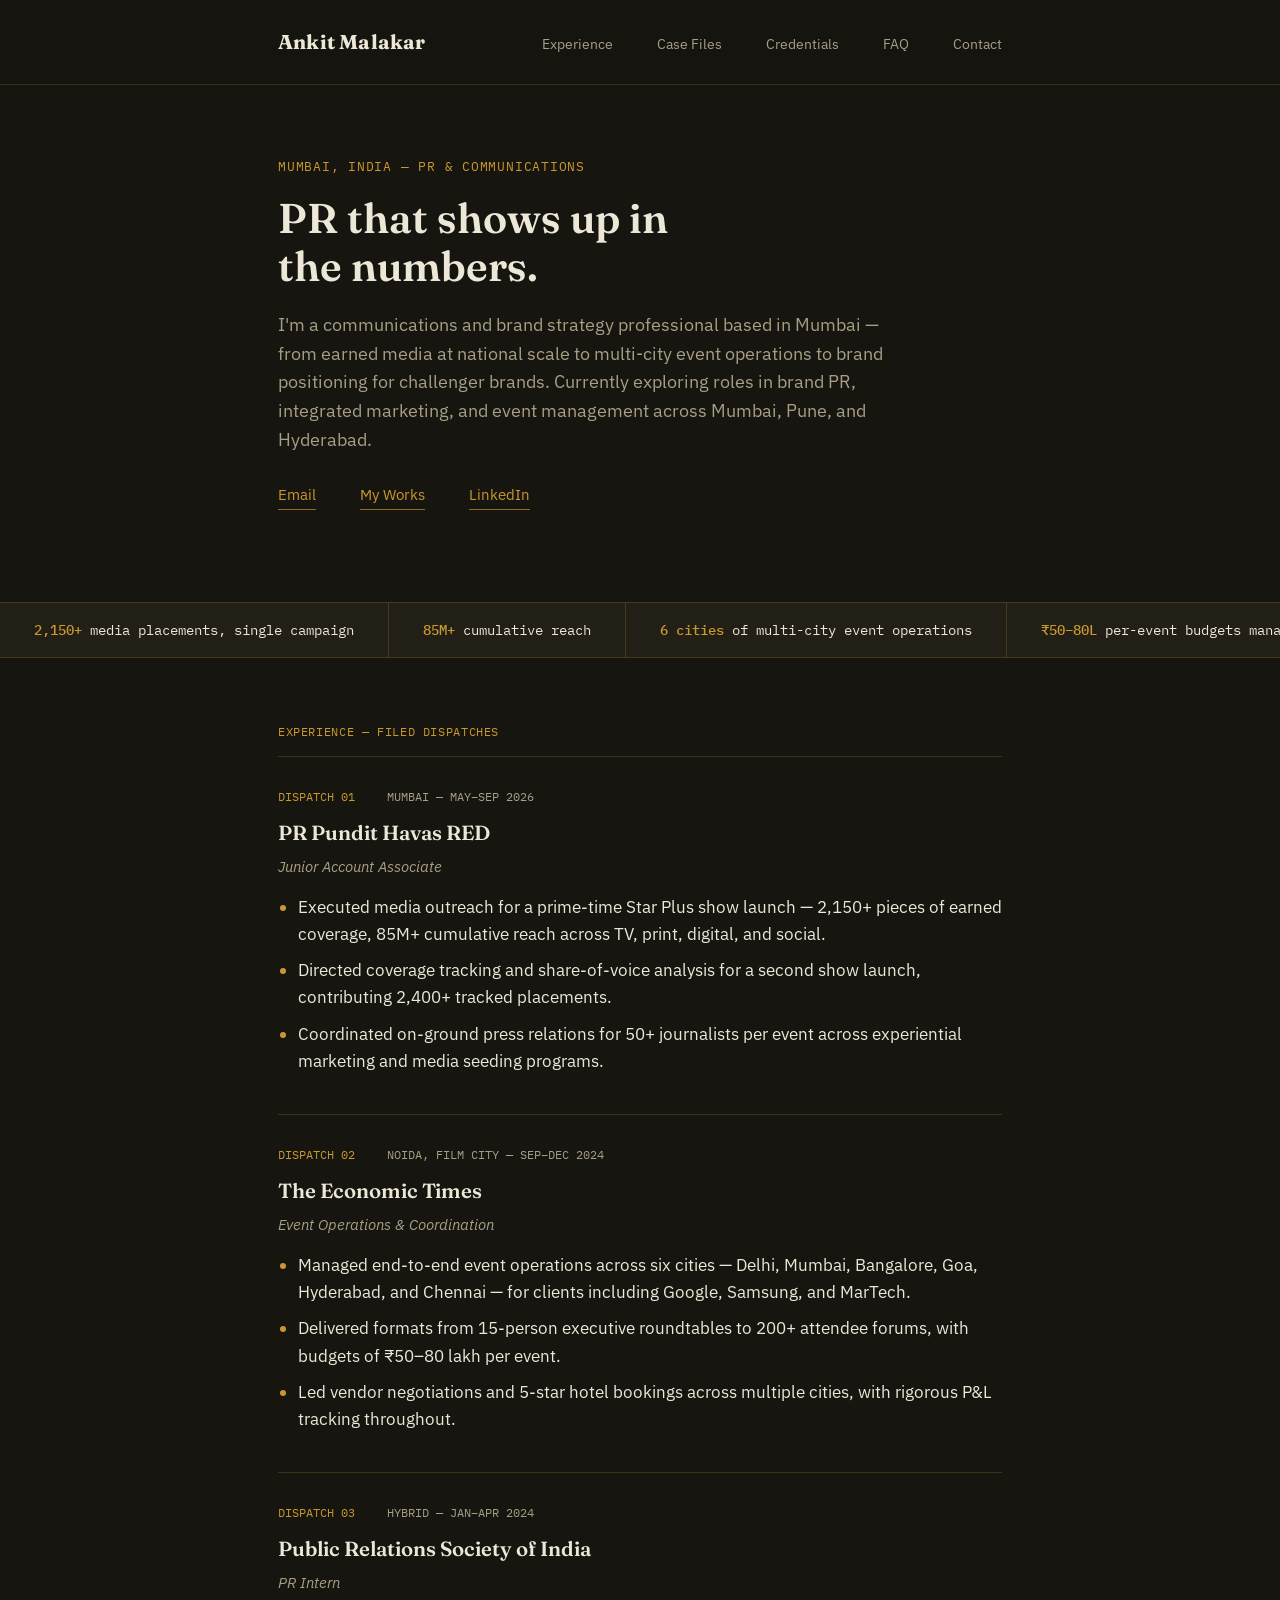
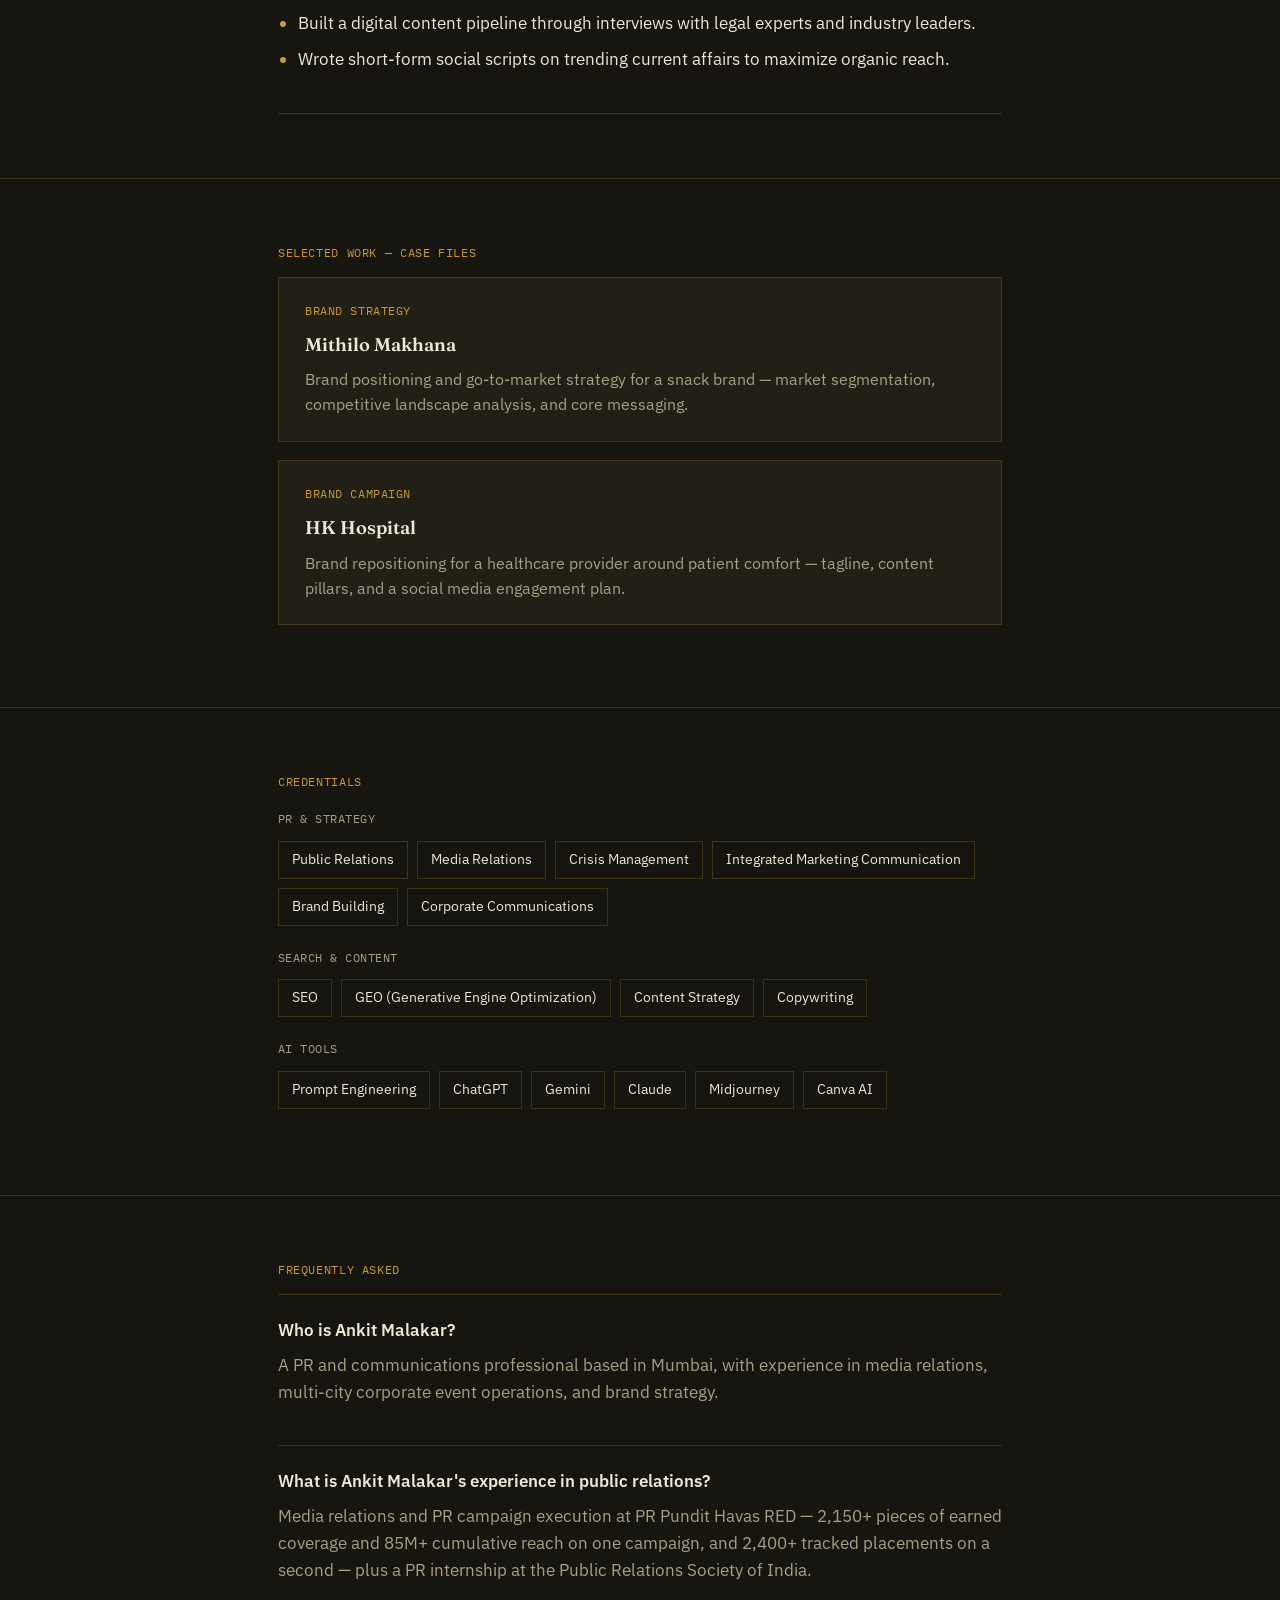
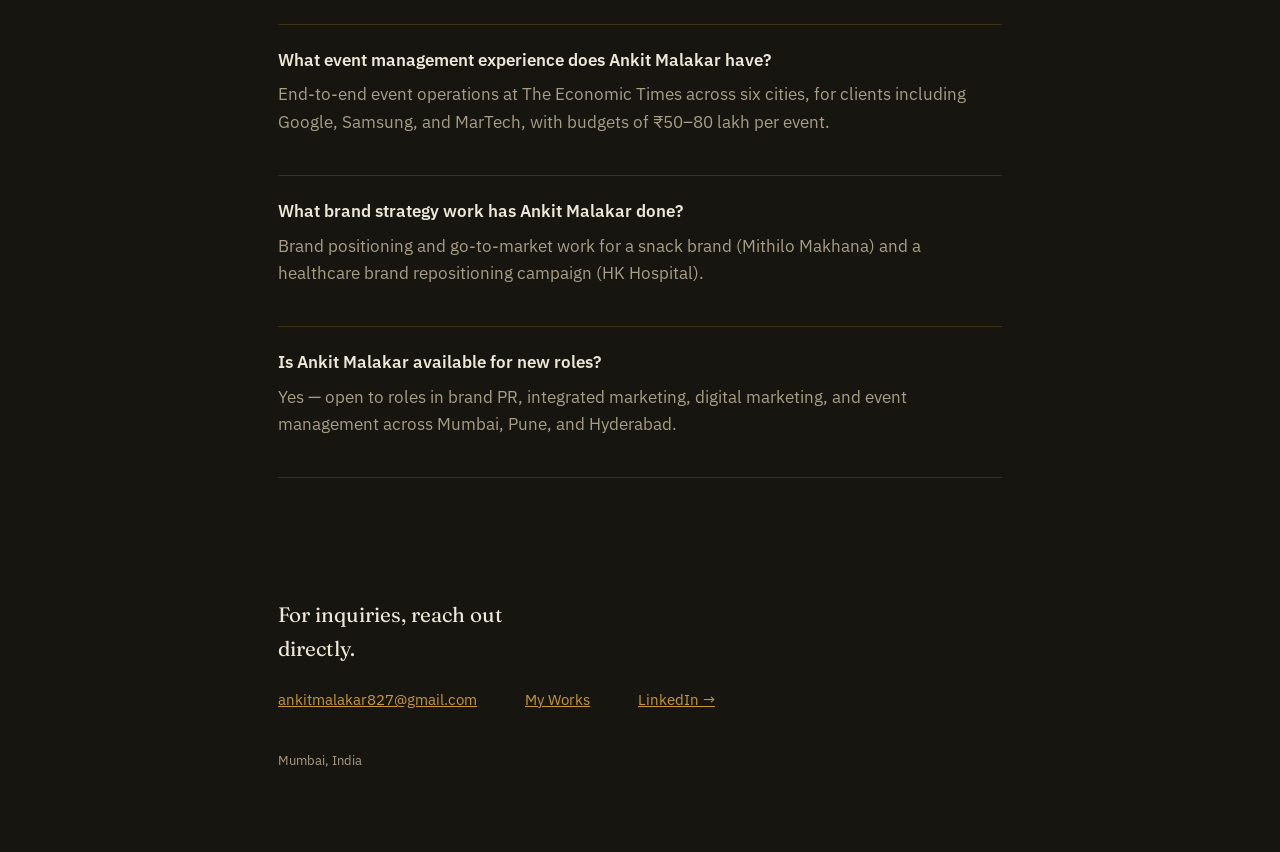
==== index.html @ a57b39d2 "Add files via upload First Commit" ====
<!DOCTYPE html>
<html lang="en">
<head>
<meta charset="UTF-8">
<meta name="viewport" content="width=device-width, initial-scale=1.0", >

<title>Ankit Malakar — PR, Communications &amp; Brand Strategy | Mumbai</title>
<meta name="description" content="Ankit Malakar is a Mumbai-based PR and communications professional with experience in media relations, multi-city event operations, and brand strategy. 2,150+ media placements, 85M+ cumulative reach.">
<meta name="robots" content="index, follow">
<link rel="canonical" href="https://github.com/ankitmalakar827-web/Ankit-Portfolio.git">

<!-- Open Graph -->
<meta property="og:type" content="profile">
<meta property="og:title" content="Ankit Malakar — PR, Communications & Brand Strategy">
<meta property="og:description" content="PR and communications professional in Mumbai. Media relations, event operations, and brand strategy — with measurable outcomes.">
<meta property="og:url" content="https://github.com/ankitmalakar827-web/Ankit-Portfolio.git">

<link rel="preconnect" href="https://fonts.googleapis.com">
<link rel="preconnect" href="https://fonts.gstatic.com" crossorigin>
<link href="https://fonts.googleapis.com/css2?family=Fraunces:opsz,wght@9..144,400;9..144,500;9..144,600;9..144,700&family=IBM+Plex+Mono:wght@400;500&family=IBM+Plex+Sans:wght@400;500;600&display=swap" rel="stylesheet">

<script type="application/ld+json">
{
  "@context": "https://schema.org",
  "@type": "Person",
  "name": "Ankit Malakar",
  "jobTitle": "PR & Communications Professional",
  "url": "https://github.com/ankitmalakar827-web/Ankit-Portfolio.git",
  "sameAs": ["https://www.linkedin.com/in/ankit-malakar-7089a7202"],
"sameAs": [https://drive.google.com/drive/folders/1Pm1RPRlH8gkhnq12C0WuKM2XN7uE4Ua9],

  "address": {
    "@type": "PostalAddress",
    "addressLocality": "Mumbai",
    "addressRegion": "Maharashtra",
    "addressCountry": "IN"
  },
  "knowsAbout": ["Public Relations", "Media Relations", "Event Operations", "Integrated Marketing Communication", "Brand Strategy", "SEO", "Generative Engine Optimization"]
}
</script>
<script type="application/ld+json">
{
  "@context": "https://schema.org",
  "@type": "FAQPage",
  "mainEntity": [
    {
      "@type": "Question",
      "name": "Who is Ankit Malakar?",
      "acceptedAnswer": {
        "@type": "Answer",
        "text": "Ankit Malakar is a PR and communications professional based in Mumbai, India, with experience in media relations, multi-city corporate event operations, and brand strategy."
      }
    },
    {
      "@type": "Question",
      "name": "What is Ankit Malakar's experience in public relations?",
      "acceptedAnswer": {
        "@type": "Answer",
        "text": "Ankit has worked in media relations and PR campaign execution at PR Pundit Havas RED, securing over 2,150 pieces of earned media coverage and 85 million cumulative reach for a prime-time television launch, and tracking over 2,400 pieces of coverage for a second campaign. He also completed a PR internship at the Public Relations Society of India."
      }
    },
    {
      "@type": "Question",
      "name": "What event management experience does Ankit Malakar have?",
      "acceptedAnswer": {
        "@type": "Answer",
        "text": "At The Economic Times, Ankit managed end-to-end event operations across six cities — Delhi, Mumbai, Bangalore, Goa, Hyderabad, and Chennai — for corporate clients including Google, Samsung, and MarTech, delivering formats from 15-person executive roundtables to 200+ attendee forums with budgets of ₹50 to 80 lakh per event."
      }
    },
    {
      "@type": "Question",
      "name": "What brand strategy work has Ankit Malakar done?",
      "acceptedAnswer": {
        "@type": "Answer",
        "text": "Ankit has developed brand positioning and go-to-market strategy projects, including a market segmentation and competitive analysis for a snack food brand (Mithilo Makhana) and a brand repositioning campaign for a healthcare provider (HK Hospital) centered on patient comfort."
      }
    },
    {
      "@type": "Question",
      "name": "Is Ankit Malakar available for new roles?",
      "acceptedAnswer": {
        "@type": "Answer",
        "text": "Yes. Ankit is based in Mumbai and open to roles in brand PR, integrated marketing, digital marketing, and event management across Mumbai, Pune, and Hyderabad."
      }
    }
  ]
}
</script>

<style>
  :root{
    --ink:#16150F;
    --surface:#211F16;
    --surface-2:#2A2718;
    --paper:#EDE7D8;
    --muted:#A89E85;
    --brass:#C9982E;
    --brass-dim:#8C6C24;
    --rule: rgba(201,152,46,0.22);
    --maxw: 780px;
  }
  *{box-sizing:border-box;}
  html{scroll-behavior:smooth;}
  body{
    margin:0;
    background:var(--ink);
    color:var(--paper);
    font-family:'IBM Plex Sans', -apple-system, sans-serif;
    font-size:17px;
    line-height:1.6;
    -webkit-font-smoothing:antialiased;
  }
  h1,h2,h3{
    font-family:'Fraunces', Georgia, serif;
    font-weight:600;
    margin:0;
    color:var(--paper);
  }
  a{color:var(--brass);}
  .wrap{max-width:var(--maxw); margin:0 auto; padding:0 28px;}

  /* Header */
  header.masthead{
    border-bottom:1px solid var(--rule);
    padding:26px 0;
    position:sticky; top:0;
    background:rgba(22,21,15,0.92);
    backdrop-filter:blur(6px);
    z-index:10;
  }
  .masthead .wrap{display:flex; justify-content:space-between; align-items:baseline; flex-wrap:wrap; gap:10px;}
  .wordmark{font-family:'Fraunces', serif; font-size:1.25rem; font-weight:700; letter-spacing:0.01em;}
  .masthead nav{display:flex; gap:22px; font-size:0.88rem;}
  .masthead nav a{color:var(--muted); text-decoration:none; margin-left:22px;}
  .masthead nav a:first-child{margin-left:0;}
  .masthead nav a:hover{color:var(--brass);}

  /* Hero */
  .hero{padding:72px 0 40px;}
  .hero .kicker{
    font-family:'IBM Plex Mono', monospace;
    font-size:0.8rem;
    color:var(--brass);
    letter-spacing:0.06em;
    margin-bottom:18px;
  }
  .hero h1{font-size:2.6rem; line-height:1.15; max-width:14ch;}
  .hero .dek{
    margin-top:20px;
    font-size:1.12rem;
    color:var(--muted);
    max-width:56ch;
  }
  .hero .links{margin-top:28px; display:flex; gap:22px; font-size:0.95rem;}
  .hero .links a{text-decoration:none; border-bottom:1px solid var(--brass-dim); padding-bottom:2px; margin-right:22px;}
  .hero .links a:last-child{margin-right:0;}

  /* Ticker */
  .ticker-band{
    border-top:1px solid var(--rule);
    border-bottom:1px solid var(--rule);
    overflow:hidden;
    background:var(--surface);
    margin-top:52px;
  }
  .ticker-track{
    display:flex;
    width:max-content;
    animation:scroll 32s linear infinite;
  }
  @media (prefers-reduced-motion: reduce){ .ticker-track{animation:none;} }
  .ticker-track span{
    font-family:'IBM Plex Mono', monospace;
    font-size:0.86rem;
    color:var(--paper);
    padding:16px 34px;
    white-space:nowrap;
    border-right:1px solid var(--rule);
  }
  .ticker-track span b{color:var(--brass); font-weight:500;}
  @keyframes scroll{
    from{transform:translateX(0);}
    to{transform:translateX(-50%);}
  }

  section{padding:64px 0;}
  section.rule-top{border-top:1px solid var(--rule);}
  .section-label{
    font-family:'IBM Plex Mono', monospace;
    font-size:0.78rem;
    color:var(--brass);
    letter-spacing:0.05em;
    margin-bottom:14px;
  }
  .lede{font-size:1.05rem; max-width:60ch; color:var(--paper);}
  .lede + .lede{margin-top:14px;}

  /* Dispatches (experience) */
  .dispatch{
    padding:30px 0;
    border-top:1px solid var(--rule);
  }
  .dispatch:last-child{border-bottom:1px solid var(--rule);}
  .dispatch-meta{
    font-family:'IBM Plex Mono', monospace;
    font-size:0.78rem;
    color:var(--muted);
    display:flex;
    gap:16px;
    flex-wrap:wrap;
    margin-bottom:10px;
  }
  .dispatch-meta span{margin-right:16px;}
  .dispatch-meta span:last-child{margin-right:0;}
  .dispatch-meta .no{color:var(--brass);}
  .dispatch h3{font-size:1.28rem;}
  .dispatch .role{color:var(--muted); font-size:0.95rem; margin-top:4px; font-style:italic;}
  .dispatch ul{margin:16px 0 0; padding-left:20px;}
  .dispatch li{margin-bottom:9px; color:var(--paper);}
  .dispatch li::marker{color:var(--brass);}

  /* Case files (projects) */
  .case{
    background:var(--surface);
    border:1px solid var(--rule);
    padding:24px 26px;
    margin-bottom:18px;
  }
  .case .tag{
    font-family:'IBM Plex Mono', monospace;
    font-size:0.72rem;
    color:var(--brass);
    letter-spacing:0.05em;
    margin-bottom:10px;
  }
  .case h3{font-size:1.15rem; margin-bottom:8px;}
  .case p{color:var(--muted); margin:0; font-size:0.97rem;}

  /* Credentials (skills) */
  .cred-group{margin-bottom:22px;}
  .cred-group h4{
    font-family:'IBM Plex Mono', monospace;
    font-size:0.78rem;
    color:var(--muted);
    letter-spacing:0.04em;
    margin-bottom:12px;
    font-weight:400;
  }
  .pill-row{display:flex; flex-wrap:wrap; gap:9px;}
  .pill{
    border:1px solid var(--rule);
    padding:7px 13px;
    font-size:0.85rem;
    color:var(--paper);
  }

  /* FAQ */
  .faq-item{border-top:1px solid var(--rule); padding:22px 0;}
  .faq-item:last-child{border-bottom:1px solid var(--rule);}
  .faq-item h3{font-size:1.05rem; font-family:'IBM Plex Sans',sans-serif; font-weight:600;}
  .faq-item p{color:var(--muted); margin-top:8px;}

  footer{padding:56px 0 80px;}
  footer .sign-off{font-family:'Fraunces', serif; font-size:1.3rem; max-width:22ch;}
  footer .contact-row{margin-top:22px; display:flex; gap:24px; flex-wrap:wrap; font-size:0.95rem;}
  footer .contact-row a{margin-right:24px;}
  footer .contact-row a:last-child{margin-right:0;}
  footer .fine{margin-top:40px; color:var(--muted); font-size:0.8rem;}

  @media (max-width:640px){
    .hero h1{font-size:2rem;}
    .masthead nav{gap:14px; font-size:0.8rem;}
  }
</style>
</head>
<body>

<header class="masthead">
  <div class="wrap">
    <div class="wordmark">Ankit Malakar</div>
    <nav>
      <a href="#experience">Experience</a>
      <a href="#projects">Case Files</a>
      <a href="#credentials">Credentials</a>
      <a href="#faq">FAQ</a>
      <a href="#contact">Contact</a>
    </nav>
  </div>
</header>

<section class="hero">
  <div class="wrap">
    <div class="kicker">MUMBAI, INDIA — PR &amp; COMMUNICATIONS</div>
    <h1>PR that shows up in the numbers.</h1>
    <p class="dek">I'm a communications and brand strategy professional based in Mumbai — from earned media at national scale to multi-city event operations to brand positioning for challenger brands. Currently exploring roles in brand PR, integrated marketing, and event management across Mumbai, Pune, and Hyderabad.</p>
    <div class="links">
      <a href="mailto:ankitmalakar827@gmail.com">Email</a>
       <a href="https://drive.google.com/drive/folders/1Pm1RPRlH8gkhnq12C0WuKM2XN7uE4Ua9" target="_blank" rel="noopener">My Works</a>
      <a href="https://www.linkedin.com/in/ankit-malakar-7089a7202" target="_blank" rel="noopener">LinkedIn</a>
    </div>
  </div>
</section>

<div class="ticker-band" aria-label="Career highlights">
  <div class="ticker-track">
    <span><b>2,150+</b> media placements, single campaign</span>
    <span><b>85M+</b> cumulative reach</span>
    <span><b>6 cities</b> of multi-city event operations</span>
    <span><b>₹50–80L</b> per-event budgets managed</span>
    <span><b>2,400+</b> coverage pieces tracked</span>
    <span><b>50+</b> journalists coordinated on-site per event</span>
    <!-- duplicate for seamless loop -->
    <span><b>2,150+</b> media placements, single campaign</span>
    <span><b>85M+</b> cumulative reach</span>
    <span><b>6 cities</b> of multi-city event operations</span>
    <span><b>₹50–80L</b> per-event budgets managed</span>
    <span><b>2,400+</b> coverage pieces tracked</span>
    <span><b>50+</b> journalists coordinated on-site per event</span>
  </div>
</div>

<section id="experience">
  <div class="wrap">
    <div class="section-label">EXPERIENCE — FILED DISPATCHES</div>

    <div class="dispatch">
      <div class="dispatch-meta"><span class="no">DISPATCH 01</span><span>MUMBAI — MAY–SEP 2026</span></div>
      <h3>PR Pundit Havas RED</h3>
      <div class="role">Junior Account Associate</div>
      <ul>
        <li>Executed media outreach for a prime-time Star Plus show launch — 2,150+ pieces of earned coverage, 85M+ cumulative reach across TV, print, digital, and social.</li>
        <li>Directed coverage tracking and share-of-voice analysis for a second show launch, contributing 2,400+ tracked placements.</li>
        <li>Coordinated on-ground press relations for 50+ journalists per event across experiential marketing and media seeding programs.</li>
      </ul>
    </div>

    <div class="dispatch">
      <div class="dispatch-meta"><span class="no">DISPATCH 02</span><span>NOIDA, FILM CITY — SEP–DEC 2024</span></div>
      <h3>The Economic Times</h3>
      <div class="role">Event Operations &amp; Coordination</div>
      <ul>
        <li>Managed end-to-end event operations across six cities — Delhi, Mumbai, Bangalore, Goa, Hyderabad, and Chennai — for clients including Google, Samsung, and MarTech.</li>
        <li>Delivered formats from 15-person executive roundtables to 200+ attendee forums, with budgets of ₹50–80 lakh per event.</li>
        <li>Led vendor negotiations and 5-star hotel bookings across multiple cities, with rigorous P&amp;L tracking throughout.</li>
      </ul>
    </div>

    <div class="dispatch">
      <div class="dispatch-meta"><span class="no">DISPATCH 03</span><span>HYBRID — JAN–APR 2024</span></div>
      <h3>Public Relations Society of India</h3>
      <div class="role">PR Intern</div>
      <ul>
        <li>Built a digital content pipeline through interviews with legal experts and industry leaders.</li>
        <li>Wrote short-form social scripts on trending current affairs to maximize organic reach.</li>
      </ul>
    </div>
  </div>
</section>

<section id="projects" class="rule-top">
  <div class="wrap">
    <div class="section-label">SELECTED WORK — CASE FILES</div>
    <div class="case">
      <div class="tag">BRAND STRATEGY</div>
      <h3>Mithilo Makhana</h3>
      <p>Brand positioning and go-to-market strategy for a snack brand — market segmentation, competitive landscape analysis, and core messaging.</p>
    </div>
    <div class="case">
      <div class="tag">BRAND CAMPAIGN</div>
      <h3>HK Hospital</h3>
      <p>Brand repositioning for a healthcare provider around patient comfort — tagline, content pillars, and a social media engagement plan.</p>
    </div>
  </div>
</section>

<section id="credentials" class="rule-top">
  <div class="wrap">
    <div class="section-label">CREDENTIALS</div>
    <div class="cred-group">
      <h4>PR &amp; STRATEGY</h4>
      <div class="pill-row">
        <span class="pill">Public Relations</span>
        <span class="pill">Media Relations</span>
        <span class="pill">Crisis Management</span>
        <span class="pill">Integrated Marketing Communication</span>
        <span class="pill">Brand Building</span>
        <span class="pill">Corporate Communications</span>
      </div>
    </div>
    <div class="cred-group">
      <h4>SEARCH &amp; CONTENT</h4>
      <div class="pill-row">
        <span class="pill">SEO</span>
        <span class="pill">GEO (Generative Engine Optimization)</span>
        <span class="pill">Content Strategy</span>
        <span class="pill">Copywriting</span>
      </div>
    </div>
    <div class="cred-group">
      <h4>AI TOOLS</h4>
      <div class="pill-row">
        <span class="pill">Prompt Engineering</span>
        <span class="pill">ChatGPT</span>
        <span class="pill">Gemini</span>
        <span class="pill">Claude</span>
        <span class="pill">Midjourney</span>
        <span class="pill">Canva AI</span>
      </div>
    </div>
  </div>
</section>

<section id="faq" class="rule-top">
  <div class="wrap">
    <div class="section-label">FREQUENTLY ASKED</div>

    <div class="faq-item">
      <h3>Who is Ankit Malakar?</h3>
      <p>A PR and communications professional based in Mumbai, with experience in media relations, multi-city corporate event operations, and brand strategy.</p>
    </div>
    <div class="faq-item">
      <h3>What is Ankit Malakar's experience in public relations?</h3>
      <p>Media relations and PR campaign execution at PR Pundit Havas RED — 2,150+ pieces of earned coverage and 85M+ cumulative reach on one campaign, and 2,400+ tracked placements on a second — plus a PR internship at the Public Relations Society of India.</p>
    </div>
    <div class="faq-item">
      <h3>What event management experience does Ankit Malakar have?</h3>
      <p>End-to-end event operations at The Economic Times across six cities, for clients including Google, Samsung, and MarTech, with budgets of ₹50–80 lakh per event.</p>
    </div>
    <div class="faq-item">
      <h3>What brand strategy work has Ankit Malakar done?</h3>
      <p>Brand positioning and go-to-market work for a snack brand (Mithilo Makhana) and a healthcare brand repositioning campaign (HK Hospital).</p>
    </div>
    <div class="faq-item">
      <h3>Is Ankit Malakar available for new roles?</h3>
      <p>Yes — open to roles in brand PR, integrated marketing, digital marketing, and event management across Mumbai, Pune, and Hyderabad.</p>
    </div>
  </div>
</section>

<footer id="contact" class="rule-top">
  <div class="wrap">
    <div class="sign-off">For inquiries, reach out directly.</div>
    <div class="contact-row">
      <a href="mailto:ankitmalakar827@gmail.com">ankitmalakar827@gmail.com</a>
<a href="https://drive.google.com/drive/folders/1Pm1RPRlH8gkhnq12C0WuKM2XN7uE4Ua9" target="_blank" rel="noopener">My Works</a>
      <a href="https://www.linkedin.com/in/ankit-malakar-7089a7202" target="_blank" rel="noopener">LinkedIn →</a>
    </div>
    <div class="fine">Mumbai, India</div>
  </div>
</footer>

</body>
</html>
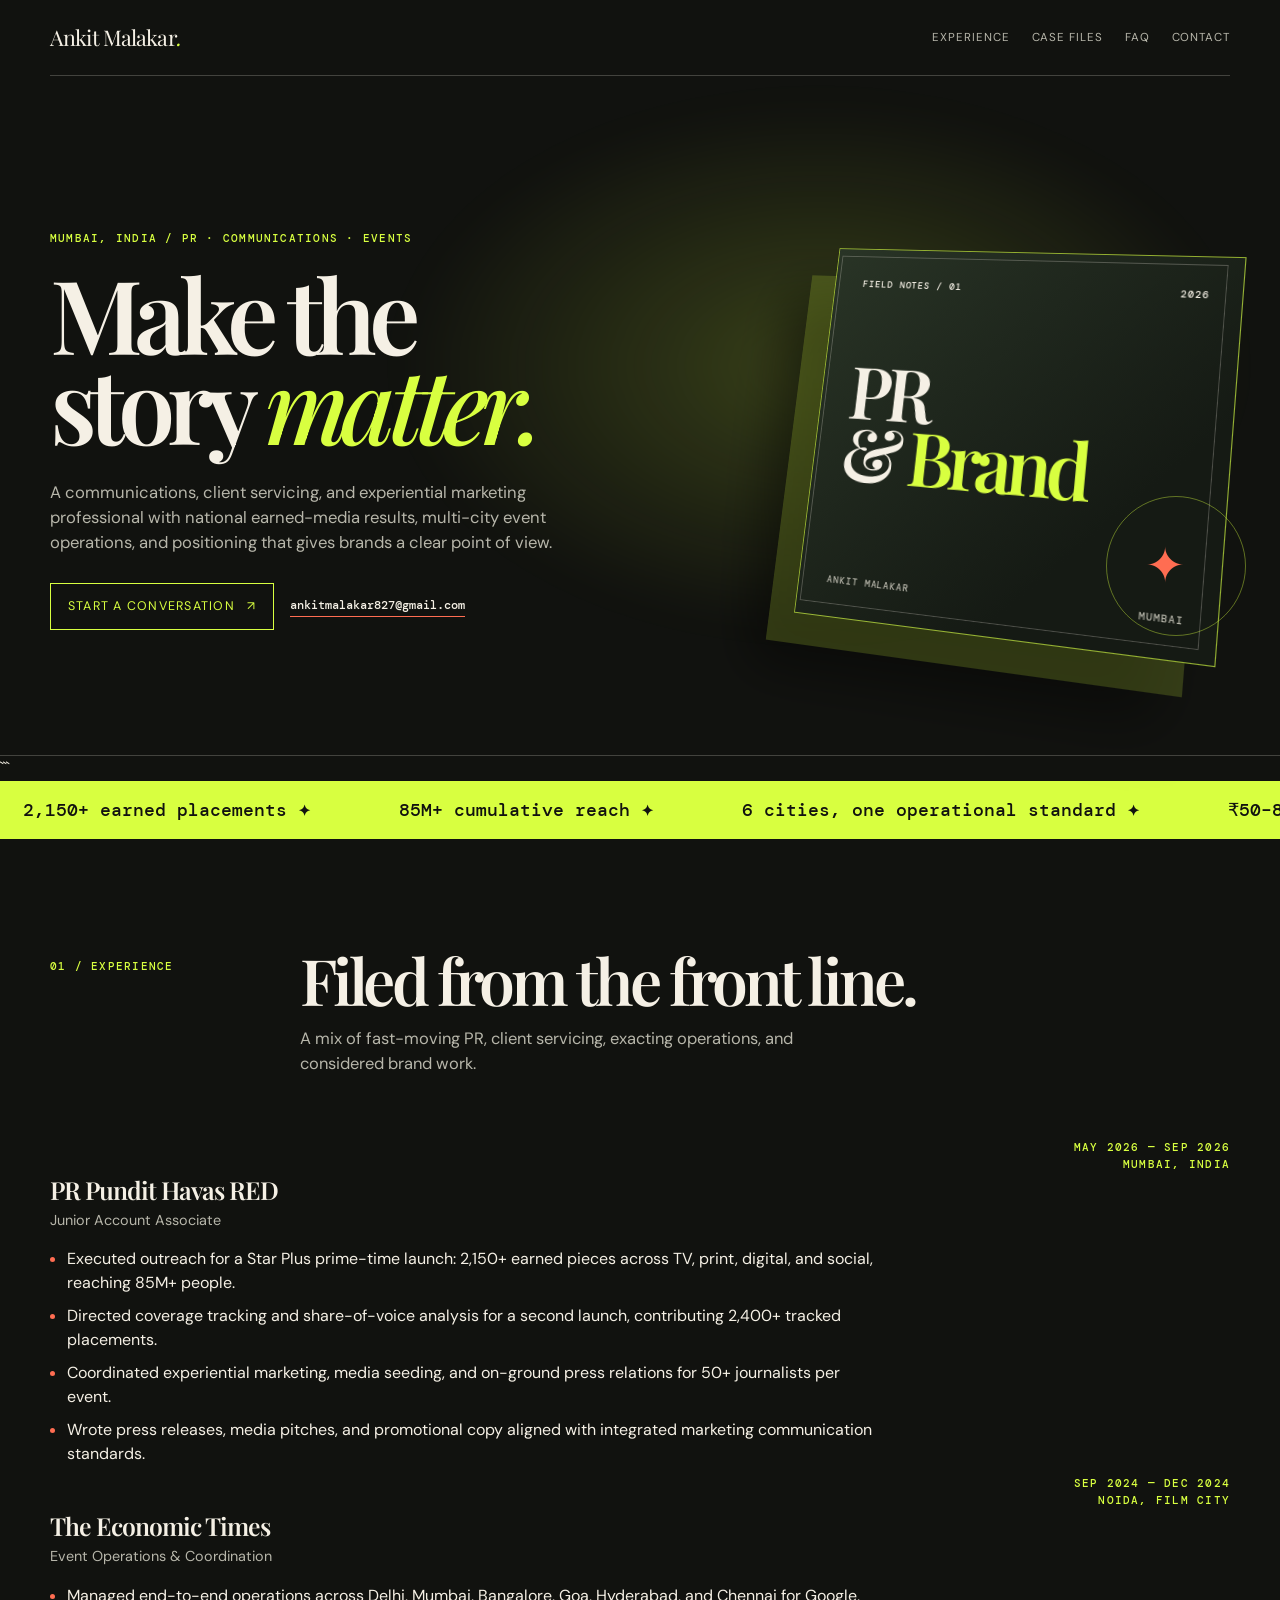
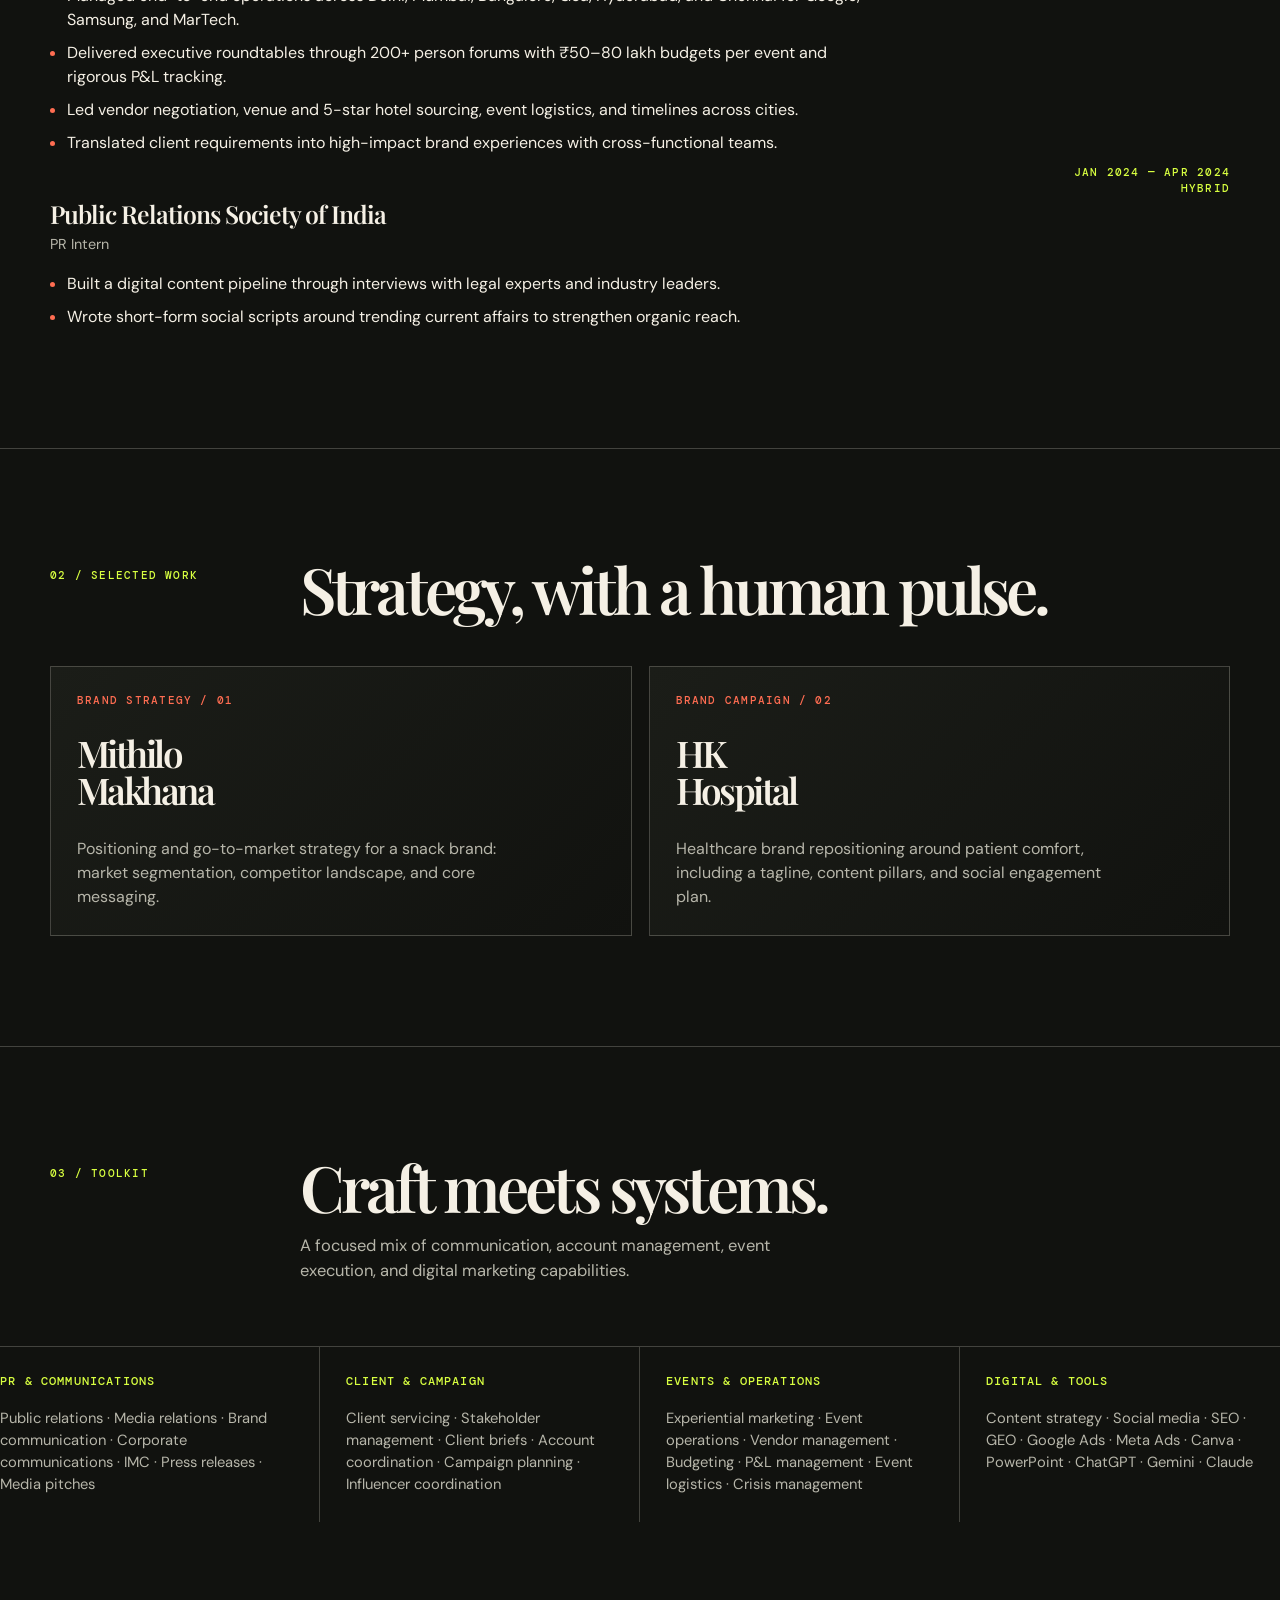
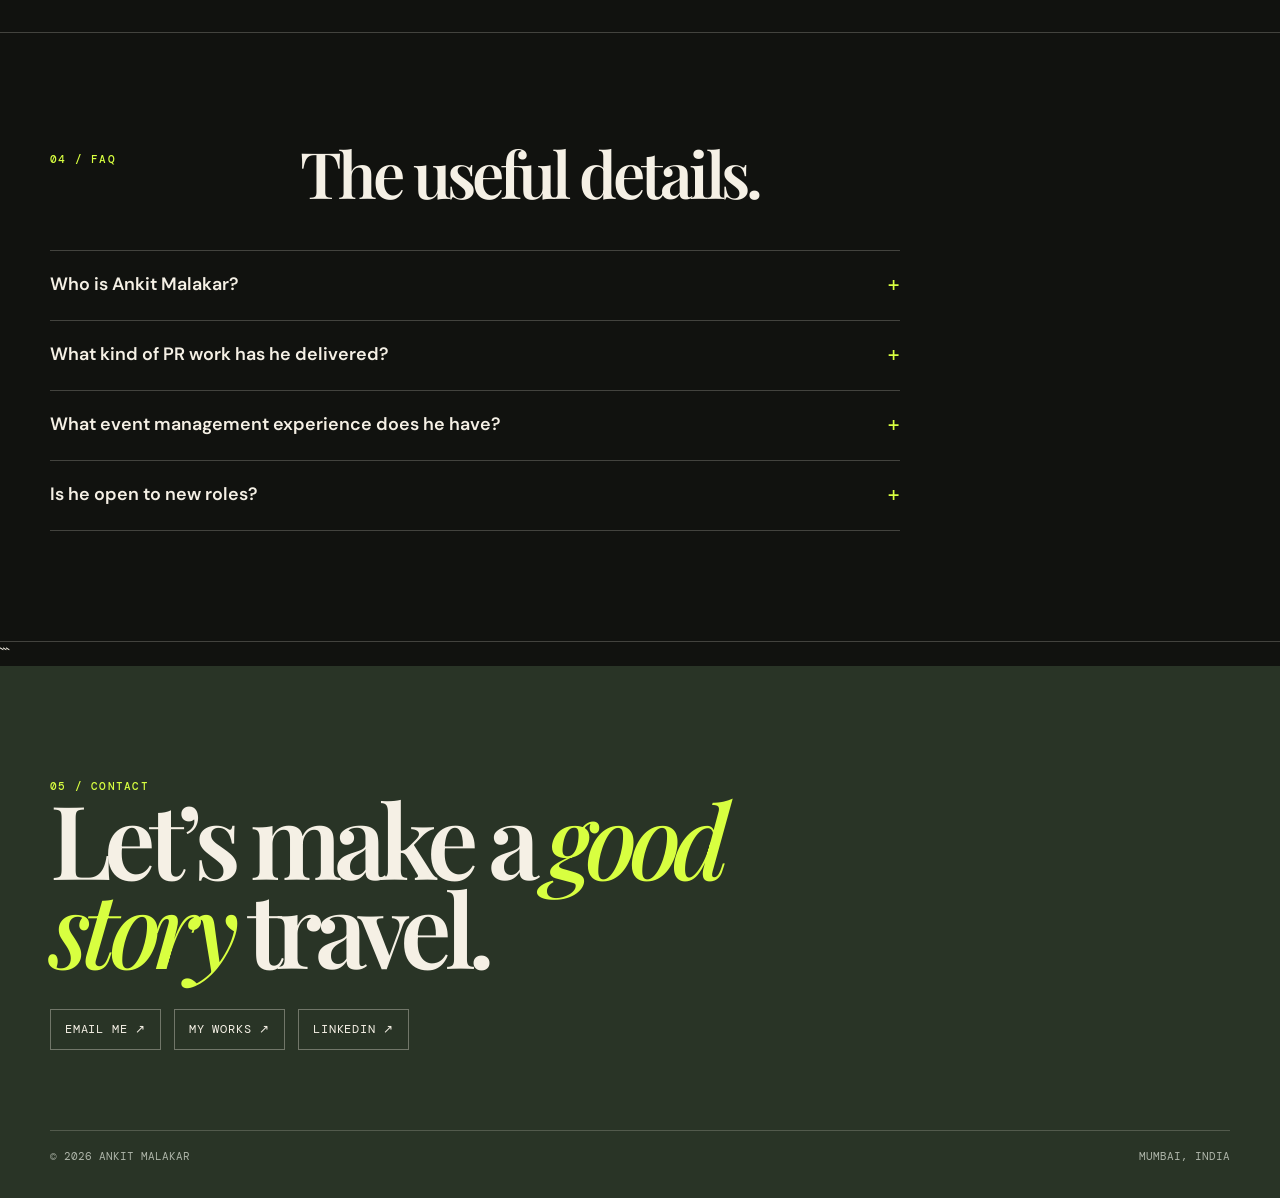
==== commit 6c88cbc0: "Update print statement from 'Hello' to 'Goodbye'" ====
--- a/index.html
+++ b/index.html
@@ -1,453 +1,120 @@
 <!DOCTYPE html>
+
 <html lang="en">
 <head>
-<meta charset="UTF-8">
-<meta name="viewport" content="width=device-width, initial-scale=1.0", >
+  <!-- Google tag (gtag.js) -->
+  <script async src="https://www.googletagmanager.com/gtag/js?id=G-0YE8R2LJZ4"></script>
+  <script>
+   window.dataLayer = window.dataLayer || [];
+   function gtag(){dataLayer.push(arguments);}
+   gtag('js', new Date());
 
-<title>Ankit Malakar — PR, Communications &amp; Brand Strategy | Mumbai</title>
-<meta name="description" content="Ankit Malakar is a Mumbai-based PR and communications professional with experience in media relations, multi-city event operations, and brand strategy. 2,150+ media placements, 85M+ cumulative reach.">
-<meta name="robots" content="index, follow">
-<link rel="canonical" href="https://github.com/ankitmalakar827-web/Ankit-Portfolio.git">
+gtag('config', 'G-0YE8R2LJZ4'); </script>
 
-<!-- Open Graph -->
-<meta property="og:type" content="profile">
-<meta property="og:title" content="Ankit Malakar — PR, Communications & Brand Strategy">
-<meta property="og:description" content="PR and communications professional in Mumbai. Media relations, event operations, and brand strategy — with measurable outcomes.">
-<meta property="og:url" content="https://github.com/ankitmalakar827-web/Ankit-Portfolio.git">
+  <meta charset="UTF-8">
+  <meta name="viewport" content="width=device-width, initial-scale=1.0">
+  <meta name="theme-color" content="#11120f">
+  <title>Ankit Malakar — PR, Communications & Brand Strategy | Mumbai</title>
+  <meta name="description" content="Ankit Malakar is a Mumbai-based PR and communications professional with experience in media relations, multi-city event operations, and brand strategy. 2,150+ media placements, 85M+ cumulative reach.">
+  <meta name="robots" content="index, follow">
+  <link rel="canonical" href="https://github.com/ankitmalakar827-web/Ankit-Portfolio">
 
-<link rel="preconnect" href="https://fonts.googleapis.com">
-<link rel="preconnect" href="https://fonts.gstatic.com" crossorigin>
-<link href="https://fonts.googleapis.com/css2?family=Fraunces:opsz,wght@9..144,400;9..144,500;9..144,600;9..144,700&family=IBM+Plex+Mono:wght@400;500&family=IBM+Plex+Sans:wght@400;500;600&display=swap" rel="stylesheet">
+  <meta property="og:type" content="profile">
+  <meta property="og:title" content="Ankit Malakar — PR, Communications & Brand Strategy">
+  <meta property="og:description" content="PR and communications professional in Mumbai. Media relations, event operations, and brand strategy — with measurable outcomes.">
+  <meta property="og:url" content="https://github.com/ankitmalakar827-web/Ankit-Portfolio">
 
-<script type="application/ld+json">
-{
-  "@context": "https://schema.org",
-  "@type": "Person",
-  "name": "Ankit Malakar",
-  "jobTitle": "PR & Communications Professional",
-  "url": "https://github.com/ankitmalakar827-web/Ankit-Portfolio.git",
-  "sameAs": ["https://www.linkedin.com/in/ankit-malakar-7089a7202"],
-"sameAs": [https://drive.google.com/drive/folders/1Pm1RPRlH8gkhnq12C0WuKM2XN7uE4Ua9],
+  <link rel="preconnect" href="https://fonts.googleapis.com">
+  <link rel="preconnect" href="https://fonts.gstatic.com" crossorigin>
+  <link href="https://fonts.googleapis.com/css2?family=DM+Mono:wght@400;500&family=DM+Sans:opsz,wght@9..40,400;9..40,500;9..40,600;9..40,700&family=Playfair+Display:ital,wght@0,500;0,600;0,700;1,500;1,600&display=swap" rel="stylesheet">
 
-  "address": {
-    "@type": "PostalAddress",
-    "addressLocality": "Mumbai",
-    "addressRegion": "Maharashtra",
-    "addressCountry": "IN"
-  },
-  "knowsAbout": ["Public Relations", "Media Relations", "Event Operations", "Integrated Marketing Communication", "Brand Strategy", "SEO", "Generative Engine Optimization"]
+  <script type="application/ld+json">
+  {"@context":"https://schema.org","@type":"Person","name":"Ankit Malakar","jobTitle":"PR, Communications & Experiential Marketing Professional","url":"https://github.com/ankitmalakar827-web/Ankit-Portfolio","sameAs":["https://www.linkedin.com/in/ankit-malakar-7089a7202","https://drive.google.com/drive/folders/1Pm1RPRlH8gkhnq12C0WuKM2XN7uE4Ua9"],"address":{"@type":"PostalAddress","addressLocality":"Mumbai","addressRegion":"Maharashtra","addressCountry":"IN"},"knowsAbout":["Public Relations","Media Relations","Experiential Marketing","Event Operations","Client Servicing","Vendor Management","Integrated Marketing Communication","Brand Strategy","SEO","Generative Engine Optimization","Google Ads","Meta Ads"]}
+  </script>
+
+  <style>
+    :root{--ink:#11120f;--paper:#f5f0e5;--acid:#d8ff40;--coral:#ff6d52;--moss:#293426;--line:rgba(245,240,229,.22);--muted:#b7b6aa;--max:1180px}
+    *{box-sizing:border-box} html{scroll-behavior:smooth} body{margin:0;background:var(--ink);color:var(--paper);font-family:"DM Sans",sans-serif;font-size:16px;line-height:1.5;overflow-x:hidden} a{color:inherit;text-decoration:none} .shell{width:min(var(--max),calc(100% - 48px));margin:auto}
+    .topbar{height:76px;display:flex;justify-content:space-between;align-items:center;position:relative;z-index:5;border-bottom:1px solid var(--line)} .brand{font-family:"Playfair Display",serif;font-size:1.35rem;letter-spacing:-.04em}.brand i{color:var(--acid)}nav{display:flex;gap:22px;font-size:.72rem;text-transform:uppercase;letter-spacing:.08em;color:var(--muted)}nav a:hover{color:var(--acid)}
+    .hero{min-height:680px;position:relative;isolation:isolate;padding:88px 0 58px;display:grid;align-items:center}.hero::before{content:"";position:absolute;inset:0 0 auto 28%;height:580px;background:radial-gradient(ellipse,rgba(216,255,64,.2),transparent 65%);filter:blur(20px);z-index:-2}.hero-grid{display:grid;grid-template-columns:1.15fr .85fr;gap:60px;align-items:center}.eyebrow,.mono{font:500 .7rem "DM Mono",monospace;letter-spacing:.11em;text-transform:uppercase}.eyebrow{color:var(--acid);margin-bottom:23px}.hero h1{margin:0;font:600 clamp(3.7rem,8vw,7.7rem)/.88 "Playfair Display",serif;letter-spacing:-.075em;max-width:8ch}.hero h1 em{color:var(--acid);font-weight:500}.hero-copy{color:var(--muted);max-width:50ch;margin:32px 0 28px;font-size:1.04rem}.hero-contact{display:flex;align-items:center;flex-wrap:wrap;gap:16px}.cta{display:inline-flex;align-items:center;gap:12px;padding:13px 17px;border:1px solid var(--acid);font-size:.78rem;text-transform:uppercase;letter-spacing:.1em;color:var(--acid);transition:.25s}.cta:hover{background:var(--acid);color:var(--ink)}.email-visible{font:500 .78rem "DM Mono",monospace;color:var(--paper);border-bottom:1px solid var(--coral);padding-bottom:3px}.email-visible:hover{color:var(--acid);border-color:var(--acid)}
+    .orbital{height:410px;perspective:1000px;position:relative}.card-3d{position:absolute;inset:20px 4px 0 45px;background:linear-gradient(135deg,#293426,#151a14 72%);border:1px solid rgba(216,255,64,.65);padding:31px;transform:rotateY(-15deg) rotateX(8deg) rotateZ(4deg);transform-style:preserve-3d;box-shadow:-28px 31px 0 rgba(216,255,64,.18),-50px 55px 55px rgba(0,0,0,.45);transition:transform .8s ease}.card-3d:hover{transform:rotateY(-3deg) rotateX(2deg) rotateZ(1deg) translateY(-10px)}.card-3d:after{content:"";position:absolute;inset:14px;border:1px solid rgba(245,240,229,.25);transform:translateZ(22px)}.card-top,.card-bottom{position:relative;z-index:1;display:flex;justify-content:space-between;font:500 .65rem "DM Mono",monospace;letter-spacing:.09em}.card-center{position:relative;z-index:1;margin-top:75px;font:600 clamp(3.2rem,6vw,5rem)/.85 "Playfair Display",serif;letter-spacing:-.08em}.card-center span{color:var(--acid)}.card-bottom{position:absolute;bottom:31px;left:31px;right:31px;color:var(--muted)}.orbit{position:absolute;border:1px solid rgba(216,255,64,.4);border-radius:50%;width:140px;height:140px;right:-16px;bottom:0;animation:float 16s ease-in-out infinite}.orbit:after{content:"✦";position:absolute;left:38px;top:33px;color:var(--coral);font-size:3rem}@keyframes float{50%{transform:translateY(-6px) rotate(4deg)}}
+
+.marquee {
+  overflow: hidden;
+  background: var(--acid);
+  color: var(--ink);
+  border-block: 1px solid var(--ink);
 }
-</script>
-<script type="application/ld+json">
-{
-  "@context": "https://schema.org",
-  "@type": "FAQPage",
-  "mainEntity": [
-    {
-      "@type": "Question",
-      "name": "Who is Ankit Malakar?",
-      "acceptedAnswer": {
-        "@type": "Answer",
-        "text": "Ankit Malakar is a PR and communications professional based in Mumbai, India, with experience in media relations, multi-city corporate event operations, and brand strategy."
-      }
-    },
-    {
-      "@type": "Question",
-      "name": "What is Ankit Malakar's experience in public relations?",
-      "acceptedAnswer": {
-        "@type": "Answer",
-        "text": "Ankit has worked in media relations and PR campaign execution at PR Pundit Havas RED, securing over 2,150 pieces of earned media coverage and 85 million cumulative reach for a prime-time television launch, and tracking over 2,400 pieces of coverage for a second campaign. He also completed a PR internship at the Public Relations Society of India."
-      }
-    },
-    {
-      "@type": "Question",
-      "name": "What event management experience does Ankit Malakar have?",
-      "acceptedAnswer": {
-        "@type": "Answer",
-        "text": "At The Economic Times, Ankit managed end-to-end event operations across six cities — Delhi, Mumbai, Bangalore, Goa, Hyderabad, and Chennai — for corporate clients including Google, Samsung, and MarTech, delivering formats from 15-person executive roundtables to 200+ attendee forums with budgets of ₹50 to 80 lakh per event."
-      }
-    },
-    {
-      "@type": "Question",
-      "name": "What brand strategy work has Ankit Malakar done?",
-      "acceptedAnswer": {
-        "@type": "Answer",
-        "text": "Ankit has developed brand positioning and go-to-market strategy projects, including a market segmentation and competitive analysis for a snack food brand (Mithilo Makhana) and a brand repositioning campaign for a healthcare provider (HK Hospital) centered on patient comfort."
-      }
-    },
-    {
-      "@type": "Question",
-      "name": "Is Ankit Malakar available for new roles?",
-      "acceptedAnswer": {
-        "@type": "Answer",
-        "text": "Yes. Ankit is based in Mumbai and open to roles in brand PR, integrated marketing, digital marketing, and event management across Mumbai, Pune, and Hyderabad."
-      }
-    }
-  ]
+
+.marquee-track {
+  display: flex;
+  width: max-content;
+  animation: move 35s linear infinite;
 }
-</script>
 
-<style>
-  :root{
-    --ink:#16150F;
-    --surface:#211F16;
-    --surface-2:#2A2718;
-    --paper:#EDE7D8;
-    --muted:#A89E85;
-    --brass:#C9982E;
-    --brass-dim:#8C6C24;
-    --rule: rgba(201,152,46,0.22);
-    --maxw: 780px;
-  }
-  *{box-sizing:border-box;}
-  html{scroll-behavior:smooth;}
-  body{
-    margin:0;
-    background:var(--ink);
-    color:var(--paper);
-    font-family:'IBM Plex Sans', -apple-system, sans-serif;
-    font-size:17px;
-    line-height:1.6;
-    -webkit-font-smoothing:antialiased;
-  }
-  h1,h2,h3{
-    font-family:'Fraunces', Georgia, serif;
-    font-weight:600;
-    margin:0;
-    color:var(--paper);
-  }
-  a{color:var(--brass);}
-  .wrap{max-width:var(--maxw); margin:0 auto; padding:0 28px;}
+.marquee:hover .marquee-track {
+  animation-play-state: paused;
+}
 
-  /* Header */
-  header.masthead{
-    border-bottom:1px solid var(--rule);
-    padding:26px 0;
-    position:sticky; top:0;
-    background:rgba(22,21,15,0.92);
-    backdrop-filter:blur(6px);
-    z-index:10;
-  }
-  .masthead .wrap{display:flex; justify-content:space-between; align-items:baseline; flex-wrap:wrap; gap:10px;}
-  .wordmark{font-family:'Fraunces', serif; font-size:1.25rem; font-weight:700; letter-spacing:0.01em;}
-  .masthead nav{display:flex; gap:22px; font-size:0.88rem;}
-  .masthead nav a{color:var(--muted); text-decoration:none; margin-left:22px;}
-  .masthead nav a:first-child{margin-left:0;}
-  .masthead nav a:hover{color:var(--brass);}
+.marquee span {
+  font: 500 1.1rem "DM Mono", monospace;
+  white-space: nowrap;
+  padding: 18px 23px;
+}
 
-  /* Hero */
-  .hero{padding:72px 0 40px;}
-  .hero .kicker{
-    font-family:'IBM Plex Mono', monospace;
-    font-size:0.8rem;
-    color:var(--brass);
-    letter-spacing:0.06em;
-    margin-bottom:18px;
-  }
-  .hero h1{font-size:2.6rem; line-height:1.15; max-width:14ch;}
-  .hero .dek{
-    margin-top:20px;
-    font-size:1.12rem;
-    color:var(--muted);
-    max-width:56ch;
-  }
-  .hero .links{margin-top:28px; display:flex; gap:22px; font-size:0.95rem;}
-  .hero .links a{text-decoration:none; border-bottom:1px solid var(--brass-dim); padding-bottom:2px; margin-right:22px;}
-  .hero .links a:last-child{margin-right:0;}
+.marquee b {
+  margin-right: 42px;
+  font-size: .85em;
+}
 
-  /* Ticker */
-  .ticker-band{
-    border-top:1px solid var(--rule);
-    border-bottom:1px solid var(--rule);
-    overflow:hidden;
-    background:var(--surface);
-    margin-top:52px;
-  }
-  .ticker-track{
-    display:flex;
-    width:max-content;
-    animation:scroll 32s linear infinite;
-  }
-  @media (prefers-reduced-motion: reduce){ .ticker-track{animation:none;} }
-  .ticker-track span{
-    font-family:'IBM Plex Mono', monospace;
-    font-size:0.86rem;
-    color:var(--paper);
-    padding:16px 34px;
-    white-space:nowrap;
-    border-right:1px solid var(--rule);
-  }
-  .ticker-track span b{color:var(--brass); font-weight:500;}
-  @keyframes scroll{
-    from{transform:translateX(0);}
-    to{transform:translateX(-50%);}
+@keyframes move {
+  from {
+    transform: translateX(0);
   }
 
-  section{padding:64px 0;}
-  section.rule-top{border-top:1px solid var(--rule);}
-  .section-label{
-    font-family:'IBM Plex Mono', monospace;
-    font-size:0.78rem;
-    color:var(--brass);
-    letter-spacing:0.05em;
-    margin-bottom:14px;
+  to {
+    transform: translateX(-50%);
   }
-  .lede{font-size:1.05rem; max-width:60ch; color:var(--paper);}
-  .lede + .lede{margin-top:14px;}
+}
 
-  /* Dispatches (experience) */
-  .dispatch{
-    padding:30px 0;
-    border-top:1px solid var(--rule);
+    section{padding:110px 0;border-bottom:1px solid var(--line)}.section-head{display:grid;grid-template-columns:220px 1fr;gap:30px;margin-bottom:46px}.section-head h2{margin:0;font:600 clamp(2.3rem,5vw,4.7rem)/.95 "Playfair Display",serif;letter-spacing:-.06em}.label{color:var(--acid);padding-top:9px}.intro{max-width:48ch;color:var(--muted);font-size:1.03rem}
+    ..dispatch{display:grid;grid-template-columns:1fr 180px;gap:45px;padding:29px 0;border-top:1px solid var(--line)}.dispatch>div:first-child{grid-column:2;grid-row:1;text-align:right}.dispatch>div:last-child{grid-column:1;grid-row:1}.dispatch-date{color:var(--acid);text-align:right;line-height:1.5}.dispatch h3{font:600 1.55rem "Playfair Display",serif;letter-spacing:-.04em;margin:0}.role{color:var(--muted);font-size:.9rem;margin:4px 0 16px}.dispatch ul{margin:0;padding-left:17px;max-width:75ch}.dispatch li{margin:9px 0}.dispatch li::marker{color:var(--coral)}
+    .case-grid{display:grid;grid-template-columns:1fr 1fr;gap:17px}.case{min-height:270px;border:1px solid var(--line);padding:26px;display:flex;flex-direction:column;justify-content:space-between;background:linear-gradient(135deg,#1b1d18,#11120f);transition:.25s}.case:hover{transform:translateY(-7px);border-color:var(--acid);box-shadow:9px 9px 0 var(--acid);color:var(--ink);background:var(--acid)}.case .mono{color:var(--coral)}.case:hover .mono{color:var(--ink)}.case h3{font:600 2.3rem/1 "Playfair Display",serif;letter-spacing:-.07em;margin:0}.case p{margin:0;color:var(--muted);max-width:39ch}.case:hover p{color:#293426}
+    .skills{display:grid;grid-template-columns:repeat(4,1fr);border-top:1px solid var(--line)}.skill{padding:26px;border-right:1px solid var(--line);min-height:175px}.skill:first-child{padding-left:0}.skill:last-child{border:0}.skill h3{font:500 .73rem "DM Mono",monospace;color:var(--acid);letter-spacing:.1em;margin:0 0 18px}.skill p{color:var(--muted);margin:0;font-size:.92rem}.faq{max-width:850px}.faq details{border-top:1px solid var(--line);padding:20px 0}.faq details:last-child{border-bottom:1px solid var(--line)}summary{cursor:pointer;font-weight:600;font-size:1.12rem;list-style:none;display:flex;justify-content:space-between;gap:20px}summary:after{content:"+";color:var(--acid);font:1.4rem "DM Mono",monospace}details[open] summary:after{content:"−"}details p{max-width:70ch;color:var(--muted);margin:13px 38px 0 0}
+    footer{padding:104px 0 35px;background:var(--moss)}.footer-line{font:600 clamp(3rem,8vw,7rem)/.87 "Playfair Display",serif;letter-spacing:-.075em;max-width:11ch}.footer-line em{font-weight:500;color:var(--acid)}.footer-links{display:flex;flex-wrap:wrap;gap:13px;margin:38px 0 80px}.footer-links a{border:1px solid rgba(245,240,229,.35);padding:12px 14px;font:.72rem "DM Mono",monospace;text-transform:uppercase;letter-spacing:.07em}.footer-links a:hover{background:var(--acid);color:var(--ink);border-color:var(--acid)}.legal{border-top:1px solid rgba(245,240,229,.2);padding-top:18px;display:flex;justify-content:space-between;color:#aeb5a9;font:.68rem "DM Mono",monospace}
+
+@media (prefers-reduced-motion: reduce) {
+  html {
+    scroll-behavior: auto;
   }
-  .dispatch:last-child{border-bottom:1px solid var(--rule);}
-  .dispatch-meta{
-    font-family:'IBM Plex Mono', monospace;
-    font-size:0.78rem;
-    color:var(--muted);
-    display:flex;
-    gap:16px;
-    flex-wrap:wrap;
-    margin-bottom:10px;
-  }
-  .dispatch-meta span{margin-right:16px;}
-  .dispatch-meta span:last-child{margin-right:0;}
-  .dispatch-meta .no{color:var(--brass);}
-  .dispatch h3{font-size:1.28rem;}
-  .dispatch .role{color:var(--muted); font-size:0.95rem; margin-top:4px; font-style:italic;}
-  .dispatch ul{margin:16px 0 0; padding-left:20px;}
-  .dispatch li{margin-bottom:9px; color:var(--paper);}
-  .dispatch li::marker{color:var(--brass);}
+}@media(max-width:900px){.skills{grid-template-columns:repeat(2,1fr)}.skill:nth-child(2){border-right:0}.skill:nth-child(-n+2){border-bottom:1px solid var(--line)}}@media(max-width:760px){.shell{width:min(100% - 32px,var(--max))}.topbar{height:auto;padding:17px 0;align-items:flex-start}nav{gap:10px;flex-wrap:wrap;justify-content:flex-end;max-width:210px}.hero{padding:70px 0 50px;min-height:auto}.hero-grid{grid-template-columns:1fr;gap:26px}.orbital{height:300px;max-width:370px}.card-3d{inset:15px 25px 0 25px}.dispatch>div:first-child{grid-column:1;grid-row:1;text-align:left}.dispatch>div:last-child{grid-column:1;grid-row:2}.section-head{margin-bottom:34px}section{padding:75px 0}.case-grid,.skills{grid-template-columns:1fr}.skill,.skill:first-child{padding:24px 0;border-right:0;border-bottom:1px solid var(--line);min-height:0}.skill:last-child{border-bottom:0}.footer-line{font-size:3.5rem}.legal{gap:12px;flex-direction:column}}
 
-  /* Case files (projects) */
-  .case{
-    background:var(--surface);
-    border:1px solid var(--rule);
-    padding:24px 26px;
-    margin-bottom:18px;
-  }
-  .case .tag{
-    font-family:'IBM Plex Mono', monospace;
-    font-size:0.72rem;
-    color:var(--brass);
-    letter-spacing:0.05em;
-    margin-bottom:10px;
-  }
-  .case h3{font-size:1.15rem; margin-bottom:8px;}
-  .case p{color:var(--muted); margin:0; font-size:0.97rem;}
+  </style>
 
-  /* Credentials (skills) */
-  .cred-group{margin-bottom:22px;}
-  .cred-group h4{
-    font-family:'IBM Plex Mono', monospace;
-    font-size:0.78rem;
-    color:var(--muted);
-    letter-spacing:0.04em;
-    margin-bottom:12px;
-    font-weight:400;
-  }
-  .pill-row{display:flex; flex-wrap:wrap; gap:9px;}
-  .pill{
-    border:1px solid var(--rule);
-    padding:7px 13px;
-    font-size:0.85rem;
-    color:var(--paper);
-  }
+</head>
 
-  /* FAQ */
-  .faq-item{border-top:1px solid var(--rule); padding:22px 0;}
-  .faq-item:last-child{border-bottom:1px solid var(--rule);}
-  .faq-item h3{font-size:1.05rem; font-family:'IBM Plex Sans',sans-serif; font-weight:600;}
-  .faq-item p{color:var(--muted); margin-top:8px;}
+<body>
+  <header class="shell topbar"><a class="brand" href="#top">Ankit Malakar<i>.</i></a><nav aria-label="Primary navigation"><a href="#experience">Experience</a><a href="#work">Case files</a><a href="#faq">FAQ</a><a href="#contact">Contact</a></nav></header>
 
-  footer{padding:56px 0 80px;}
-  footer .sign-off{font-family:'Fraunces', serif; font-size:1.3rem; max-width:22ch;}
-  footer .contact-row{margin-top:22px; display:flex; gap:24px; flex-wrap:wrap; font-size:0.95rem;}
-  footer .contact-row a{margin-right:24px;}
-  footer .contact-row a:last-child{margin-right:0;}
-  footer .fine{margin-top:40px; color:var(--muted); font-size:0.8rem;}
+  <main id="top">
+    <section class="hero"><div class="shell hero-grid"><div><div class="eyebrow">Mumbai, India / PR · Communications · Events</div><h1>Make the story <em>matter.</em></h1><p class="hero-copy">A communications, client servicing, and experiential marketing professional with national earned-media results, multi-city event operations, and positioning that gives brands a clear point of view.</p><div class="hero-contact"><a class="cta" href="mailto:ankitmalakar827@gmail.com">Start a conversation <span>↗</span></a><a class="email-visible" href="mailto:ankitmalakar827@gmail.com">ankitmalakar827@gmail.com</a></div></div><div class="orbital" aria-label="Ankit Malakar brand card"><div class="card-3d"><div class="card-top"><span>FIELD NOTES / 01</span><span>2026</span></div><div class="card-center">PR<br>&amp; <span>Brand</span></div><div class="card-bottom"><span>ANKIT MALAKAR</span><span>MUMBAI</span></div></div><div class="orbit" aria-hidden="true"></div></div></div></section>
 
-  @media (max-width:640px){
-    .hero h1{font-size:2rem;}
-    .masthead nav{gap:14px; font-size:0.8rem;}
-  }
-</style>
-</head>
-<body>
+```
+<div class="marquee" aria-label="Career highlights"><div class="marquee-track"><span>2,150+ earned placements <b>✦</b></span><span>85M+ cumulative reach <b>✦</b></span><span>6 cities, one operational standard <b>✦</b></span><span>₹50–80L event budgets <b>✦</b></span><span>2,400+ coverage pieces tracked <b>✦</b></span><span>2,150+ earned placements <b>✦</b></span><span>85M+ cumulative reach <b>✦</b></span><span>6 cities, one operational standard <b>✦</b></span><span>₹50–80L event budgets <b>✦</b></span><span>2,400+ coverage pieces tracked <b>✦</b></span></div></div>
 
-<header class="masthead">
-  <div class="wrap">
-    <div class="wordmark">Ankit Malakar</div>
-    <nav>
-      <a href="#experience">Experience</a>
-      <a href="#projects">Case Files</a>
-      <a href="#credentials">Credentials</a>
-      <a href="#faq">FAQ</a>
-      <a href="#contact">Contact</a>
-    </nav>
-  </div>
-</header>
+<section id="experience"><div class="shell"><div class="section-head"><div class="label mono">01 / Experience</div><div><h2>Filed from the front line.</h2><p class="intro">A mix of fast-moving PR, client servicing, exacting operations, and considered brand work.</p></div></div><article class="dispatch"><article class="dispatch">
+  <div class="dispatch-date mono">MAY 2026 — SEP 2026<br>MUMBAI, INDIA</div><div><h3>PR Pundit Havas RED</h3><div class="role">Junior Account Associate</div><ul><li>Executed outreach for a Star Plus prime-time launch: 2,150+ earned pieces across TV, print, digital, and social, reaching 85M+ people.</li><li>Directed coverage tracking and share-of-voice analysis for a second launch, contributing 2,400+ tracked placements.</li><li>Coordinated experiential marketing, media seeding, and on-ground press relations for 50+ journalists per event.</li><li>Wrote press releases, media pitches, and promotional copy aligned with integrated marketing communication standards.</li></ul></div></article><article class="dispatch"><div class="dispatch-date mono">SEP 2024 — DEC 2024<br>NOIDA, FILM CITY</div><div><h3>The Economic Times</h3><div class="role">Event Operations &amp; Coordination</div><ul><li>Managed end-to-end operations across Delhi, Mumbai, Bangalore, Goa, Hyderabad, and Chennai for Google, Samsung, and MarTech.</li><li>Delivered executive roundtables through 200+ person forums with ₹50–80 lakh budgets per event and rigorous P&amp;L tracking.</li><li>Led vendor negotiation, venue and 5-star hotel sourcing, event logistics, and timelines across cities.</li><li>Translated client requirements into high-impact brand experiences with cross-functional teams.</li></ul></div></article><article class="dispatch"><div class="dispatch-date mono">JAN 2024 — APR 2024<br>HYBRID</div><div><h3>Public Relations Society of India</h3><div class="role">PR Intern</div><ul><li>Built a digital content pipeline through interviews with legal experts and industry leaders.</li><li>Wrote short-form social scripts around trending current affairs to strengthen organic reach.</li></ul></div></article></div></section>
 
-<section class="hero">
-  <div class="wrap">
-    <div class="kicker">MUMBAI, INDIA — PR &amp; COMMUNICATIONS</div>
-    <h1>PR that shows up in the numbers.</h1>
-    <p class="dek">I'm a communications and brand strategy professional based in Mumbai — from earned media at national scale to multi-city event operations to brand positioning for challenger brands. Currently exploring roles in brand PR, integrated marketing, and event management across Mumbai, Pune, and Hyderabad.</p>
-    <div class="links">
-      <a href="mailto:ankitmalakar827@gmail.com">Email</a>
-       <a href="https://drive.google.com/drive/folders/1Pm1RPRlH8gkhnq12C0WuKM2XN7uE4Ua9" target="_blank" rel="noopener">My Works</a>
-      <a href="https://www.linkedin.com/in/ankit-malakar-7089a7202" target="_blank" rel="noopener">LinkedIn</a>
-    </div>
-  </div>
-</section>
+<section id="work"><div class="shell"><div class="section-head"><div class="label mono">02 / Selected work</div><h2>Strategy, with a human pulse.</h2></div><div class="case-grid"><article class="case"><div class="mono">Brand strategy / 01</div><h3>Mithilo<br>Makhana</h3><p>Positioning and go-to-market strategy for a snack brand: market segmentation, competitor landscape, and core messaging.</p></article><article class="case"><div class="mono">Brand campaign / 02</div><h3>HK<br>Hospital</h3><p>Healthcare brand repositioning around patient comfort, including a tagline, content pillars, and social engagement plan.</p></article></div></div></section>
 
-<div class="ticker-band" aria-label="Career highlights">
-  <div class="ticker-track">
-    <span><b>2,150+</b> media placements, single campaign</span>
-    <span><b>85M+</b> cumulative reach</span>
-    <span><b>6 cities</b> of multi-city event operations</span>
-    <span><b>₹50–80L</b> per-event budgets managed</span>
-    <span><b>2,400+</b> coverage pieces tracked</span>
-    <span><b>50+</b> journalists coordinated on-site per event</span>
-    <!-- duplicate for seamless loop -->
-    <span><b>2,150+</b> media placements, single campaign</span>
-    <span><b>85M+</b> cumulative reach</span>
-    <span><b>6 cities</b> of multi-city event operations</span>
-    <span><b>₹50–80L</b> per-event budgets managed</span>
-    <span><b>2,400+</b> coverage pieces tracked</span>
-    <span><b>50+</b> journalists coordinated on-site per event</span>
-  </div>
-</div>
+<section><div class="shell"><div class="section-head"><div class="label mono">03 / Toolkit</div><div><h2>Craft meets systems.</h2><p class="intro">A focused mix of communication, account management, event execution, and digital marketing capabilities.</p></div></div></div><div class="skills"><div class="skill"><h3>PR &amp; COMMUNICATIONS</h3><p>Public relations · Media relations · Brand communication · Corporate communications · IMC · Press releases · Media pitches</p></div><div class="skill"><h3>CLIENT &amp; CAMPAIGN</h3><p>Client servicing · Stakeholder management · Client briefs · Account coordination · Campaign planning · Influencer coordination</p></div><div class="skill"><h3>EVENTS &amp; OPERATIONS</h3><p>Experiential marketing · Event operations · Vendor management · Budgeting · P&amp;L management · Event logistics · Crisis management</p></div><div class="skill"><h3>DIGITAL &amp; TOOLS</h3><p>Content strategy · Social media · SEO · GEO · Google Ads · Meta Ads · Canva · PowerPoint · ChatGPT · Gemini · Claude</p></div></div></div></section>
 
-<section id="experience">
-  <div class="wrap">
-    <div class="section-label">EXPERIENCE — FILED DISPATCHES</div>
+<section id="faq"><div class="shell"><div class="section-head"><div class="label mono">04 / FAQ</div><h2>The useful details.</h2></div><div class="faq"><details><summary>Who is Ankit Malakar?</summary><p>A Mumbai-based PR and communications professional with experience in media relations, multi-city corporate event operations, and brand strategy.</p></details><details><summary>What kind of PR work has he delivered?</summary><p>Media relations and campaign execution at PR Pundit Havas RED, including 2,150+ earned pieces and 85M+ cumulative reach on one campaign.</p></details><details><summary>What event management experience does he have?</summary><p>End-to-end event operations across six cities for clients including Google, Samsung, and MarTech, with budgets of ₹50–80 lakh per event.</p></details><details><summary>Is he open to new roles?</summary><p>Yes — across brand PR, integrated marketing, digital marketing, and event management in Mumbai, Pune, and Hyderabad.</p></details></div></div></section>
+```
 
-    <div class="dispatch">
-      <div class="dispatch-meta"><span class="no">DISPATCH 01</span><span>MUMBAI — MAY–SEP 2026</span></div>
-      <h3>PR Pundit Havas RED</h3>
-      <div class="role">Junior Account Associate</div>
-      <ul>
-        <li>Executed media outreach for a prime-time Star Plus show launch — 2,150+ pieces of earned coverage, 85M+ cumulative reach across TV, print, digital, and social.</li>
-        <li>Directed coverage tracking and share-of-voice analysis for a second show launch, contributing 2,400+ tracked placements.</li>
-        <li>Coordinated on-ground press relations for 50+ journalists per event across experiential marketing and media seeding programs.</li>
-      </ul>
-    </div>
+  </main>
 
-    <div class="dispatch">
-      <div class="dispatch-meta"><span class="no">DISPATCH 02</span><span>NOIDA, FILM CITY — SEP–DEC 2024</span></div>
-      <h3>The Economic Times</h3>
-      <div class="role">Event Operations &amp; Coordination</div>
-      <ul>
-        <li>Managed end-to-end event operations across six cities — Delhi, Mumbai, Bangalore, Goa, Hyderabad, and Chennai — for clients including Google, Samsung, and MarTech.</li>
-        <li>Delivered formats from 15-person executive roundtables to 200+ attendee forums, with budgets of ₹50–80 lakh per event.</li>
-        <li>Led vendor negotiations and 5-star hotel bookings across multiple cities, with rigorous P&amp;L tracking throughout.</li>
-      </ul>
-    </div>
-
-    <div class="dispatch">
-      <div class="dispatch-meta"><span class="no">DISPATCH 03</span><span>HYBRID — JAN–APR 2024</span></div>
-      <h3>Public Relations Society of India</h3>
-      <div class="role">PR Intern</div>
-      <ul>
-        <li>Built a digital content pipeline through interviews with legal experts and industry leaders.</li>
-        <li>Wrote short-form social scripts on trending current affairs to maximize organic reach.</li>
-      </ul>
-    </div>
-  </div>
-</section>
-
-<section id="projects" class="rule-top">
-  <div class="wrap">
-    <div class="section-label">SELECTED WORK — CASE FILES</div>
-    <div class="case">
-      <div class="tag">BRAND STRATEGY</div>
-      <h3>Mithilo Makhana</h3>
-      <p>Brand positioning and go-to-market strategy for a snack brand — market segmentation, competitive landscape analysis, and core messaging.</p>
-    </div>
-    <div class="case">
-      <div class="tag">BRAND CAMPAIGN</div>
-      <h3>HK Hospital</h3>
-      <p>Brand repositioning for a healthcare provider around patient comfort — tagline, content pillars, and a social media engagement plan.</p>
-    </div>
-  </div>
-</section>
-
-<section id="credentials" class="rule-top">
-  <div class="wrap">
-    <div class="section-label">CREDENTIALS</div>
-    <div class="cred-group">
-      <h4>PR &amp; STRATEGY</h4>
-      <div class="pill-row">
-        <span class="pill">Public Relations</span>
-        <span class="pill">Media Relations</span>
-        <span class="pill">Crisis Management</span>
-        <span class="pill">Integrated Marketing Communication</span>
-        <span class="pill">Brand Building</span>
-        <span class="pill">Corporate Communications</span>
-      </div>
-    </div>
-    <div class="cred-group">
-      <h4>SEARCH &amp; CONTENT</h4>
-      <div class="pill-row">
-        <span class="pill">SEO</span>
-        <span class="pill">GEO (Generative Engine Optimization)</span>
-        <span class="pill">Content Strategy</span>
-        <span class="pill">Copywriting</span>
-      </div>
-    </div>
-    <div class="cred-group">
-      <h4>AI TOOLS</h4>
-      <div class="pill-row">
-        <span class="pill">Prompt Engineering</span>
-        <span class="pill">ChatGPT</span>
-        <span class="pill">Gemini</span>
-        <span class="pill">Claude</span>
-        <span class="pill">Midjourney</span>
-        <span class="pill">Canva AI</span>
-      </div>
-    </div>
-  </div>
-</section>
-
-<section id="faq" class="rule-top">
-  <div class="wrap">
-    <div class="section-label">FREQUENTLY ASKED</div>
-
-    <div class="faq-item">
-      <h3>Who is Ankit Malakar?</h3>
-      <p>A PR and communications professional based in Mumbai, with experience in media relations, multi-city corporate event operations, and brand strategy.</p>
-    </div>
-    <div class="faq-item">
-      <h3>What is Ankit Malakar's experience in public relations?</h3>
-      <p>Media relations and PR campaign execution at PR Pundit Havas RED — 2,150+ pieces of earned coverage and 85M+ cumulative reach on one campaign, and 2,400+ tracked placements on a second — plus a PR internship at the Public Relations Society of India.</p>
-    </div>
-    <div class="faq-item">
-      <h3>What event management experience does Ankit Malakar have?</h3>
-      <p>End-to-end event operations at The Economic Times across six cities, for clients including Google, Samsung, and MarTech, with budgets of ₹50–80 lakh per event.</p>
-    </div>
-    <div class="faq-item">
-      <h3>What brand strategy work has Ankit Malakar done?</h3>
-      <p>Brand positioning and go-to-market work for a snack brand (Mithilo Makhana) and a healthcare brand repositioning campaign (HK Hospital).</p>
-    </div>
-    <div class="faq-item">
-      <h3>Is Ankit Malakar available for new roles?</h3>
-      <p>Yes — open to roles in brand PR, integrated marketing, digital marketing, and event management across Mumbai, Pune, and Hyderabad.</p>
-    </div>
-  </div>
-</section>
-
-<footer id="contact" class="rule-top">
-  <div class="wrap">
-    <div class="sign-off">For inquiries, reach out directly.</div>
-    <div class="contact-row">
-      <a href="mailto:ankitmalakar827@gmail.com">ankitmalakar827@gmail.com</a>
-<a href="https://drive.google.com/drive/folders/1Pm1RPRlH8gkhnq12C0WuKM2XN7uE4Ua9" target="_blank" rel="noopener">My Works</a>
-      <a href="https://www.linkedin.com/in/ankit-malakar-7089a7202" target="_blank" rel="noopener">LinkedIn →</a>
-    </div>
-    <div class="fine">Mumbai, India</div>
-  </div>
-</footer>
+  <footer id="contact"><div class="shell"><div class="label mono">05 / Contact</div><div class="footer-line">Let’s make a <em>good story</em> travel.</div><div class="footer-links"><a href="mailto:ankitmalakar827@gmail.com">Email me ↗</a><a href="https://drive.google.com/drive/folders/1Pm1RPRlH8gkhnq12C0WuKM2XN7uE4Ua9" target="_blank" rel="noopener">My works ↗</a><a href="https://www.linkedin.com/in/ankit-malakar-7089a7202" target="_blank" rel="noopener">LinkedIn ↗</a></div><div class="legal"><span>© 2026 ANKIT MALAKAR</span><span>MUMBAI, INDIA</span></div></div></footer>
 
 </body>
 </html>
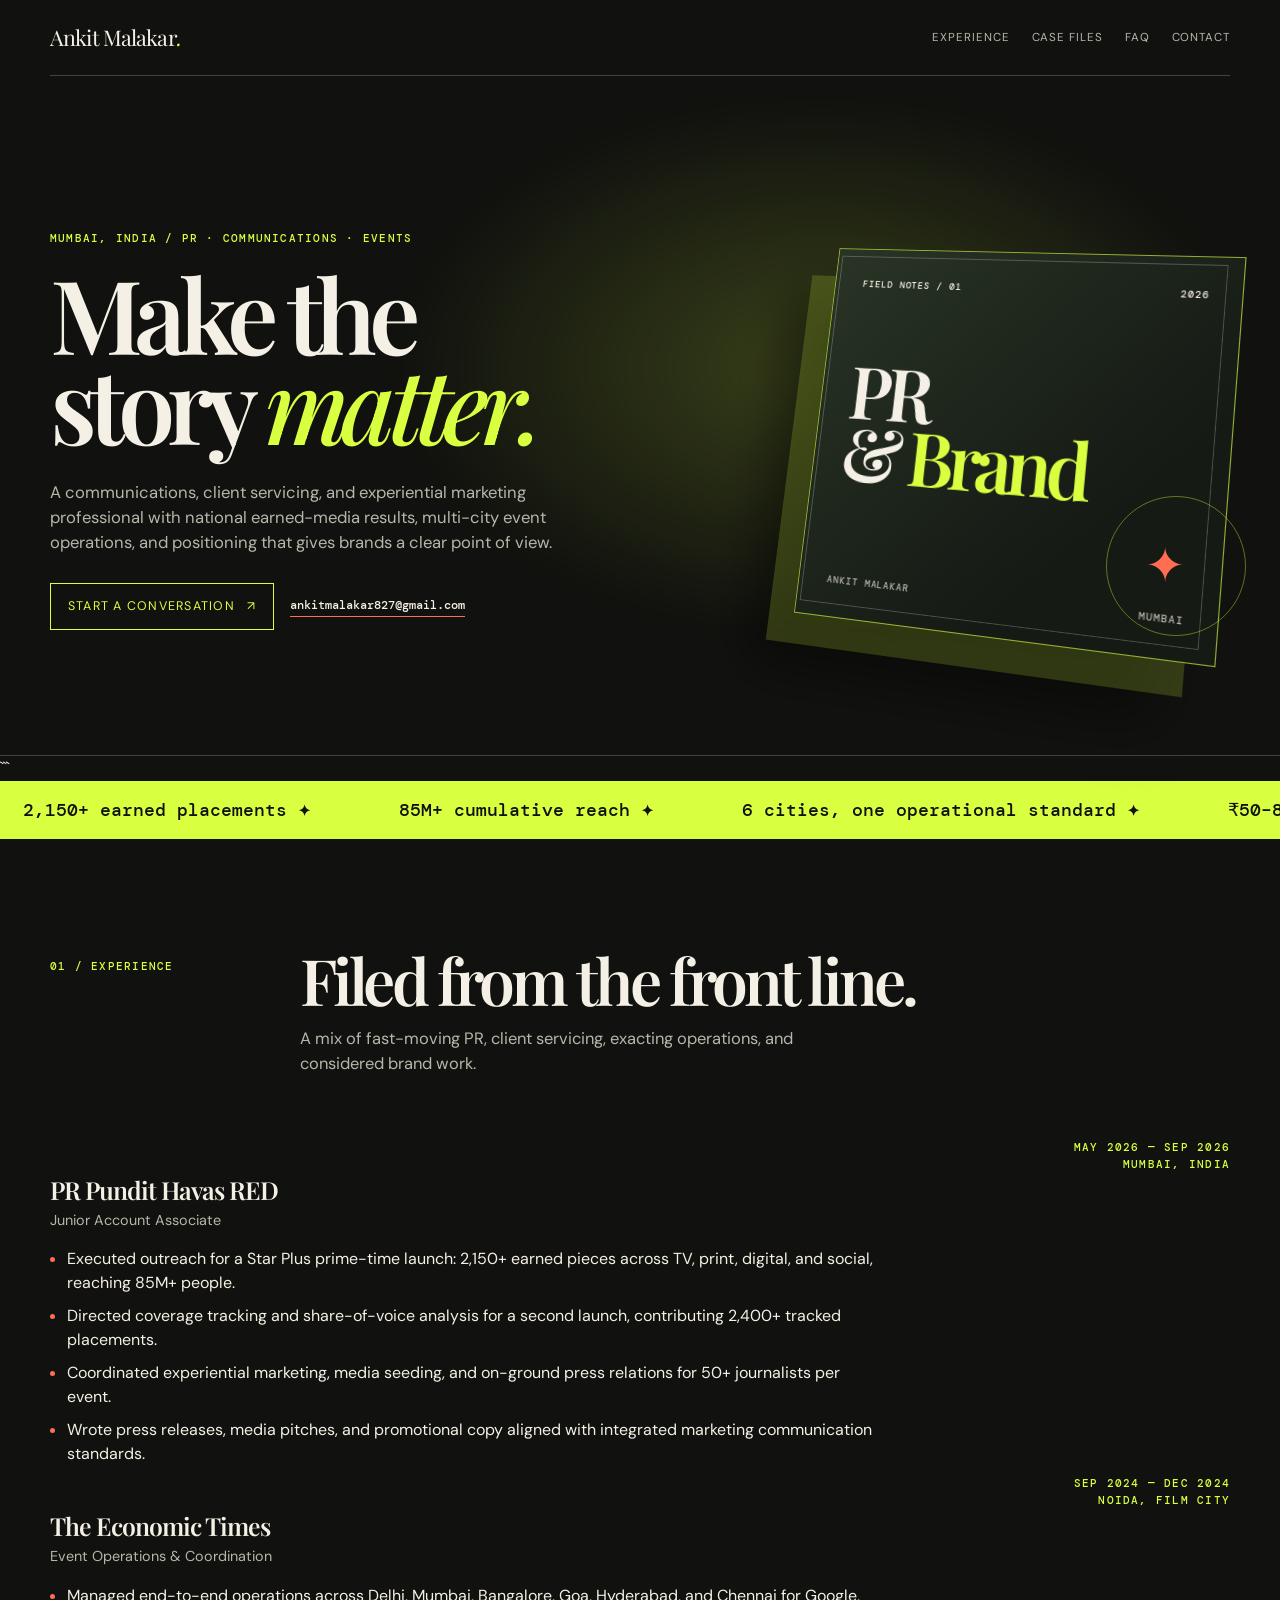
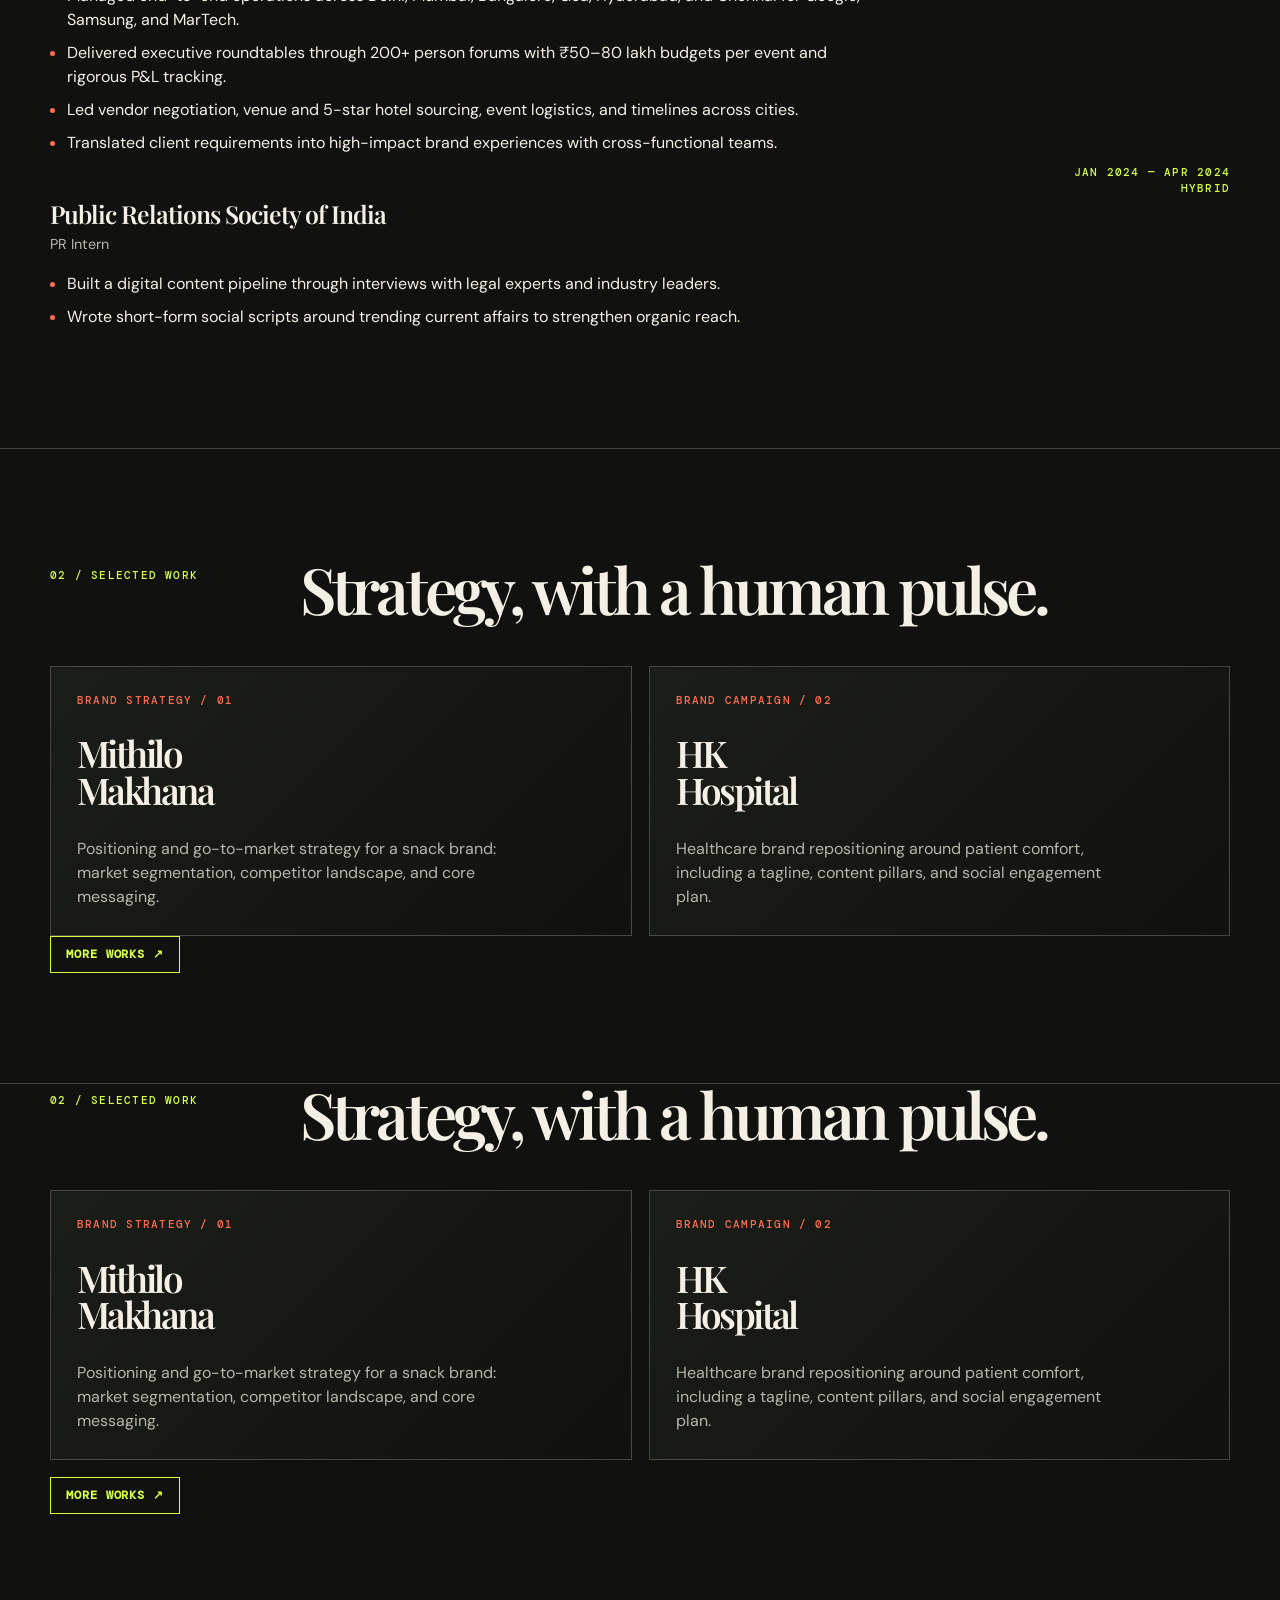
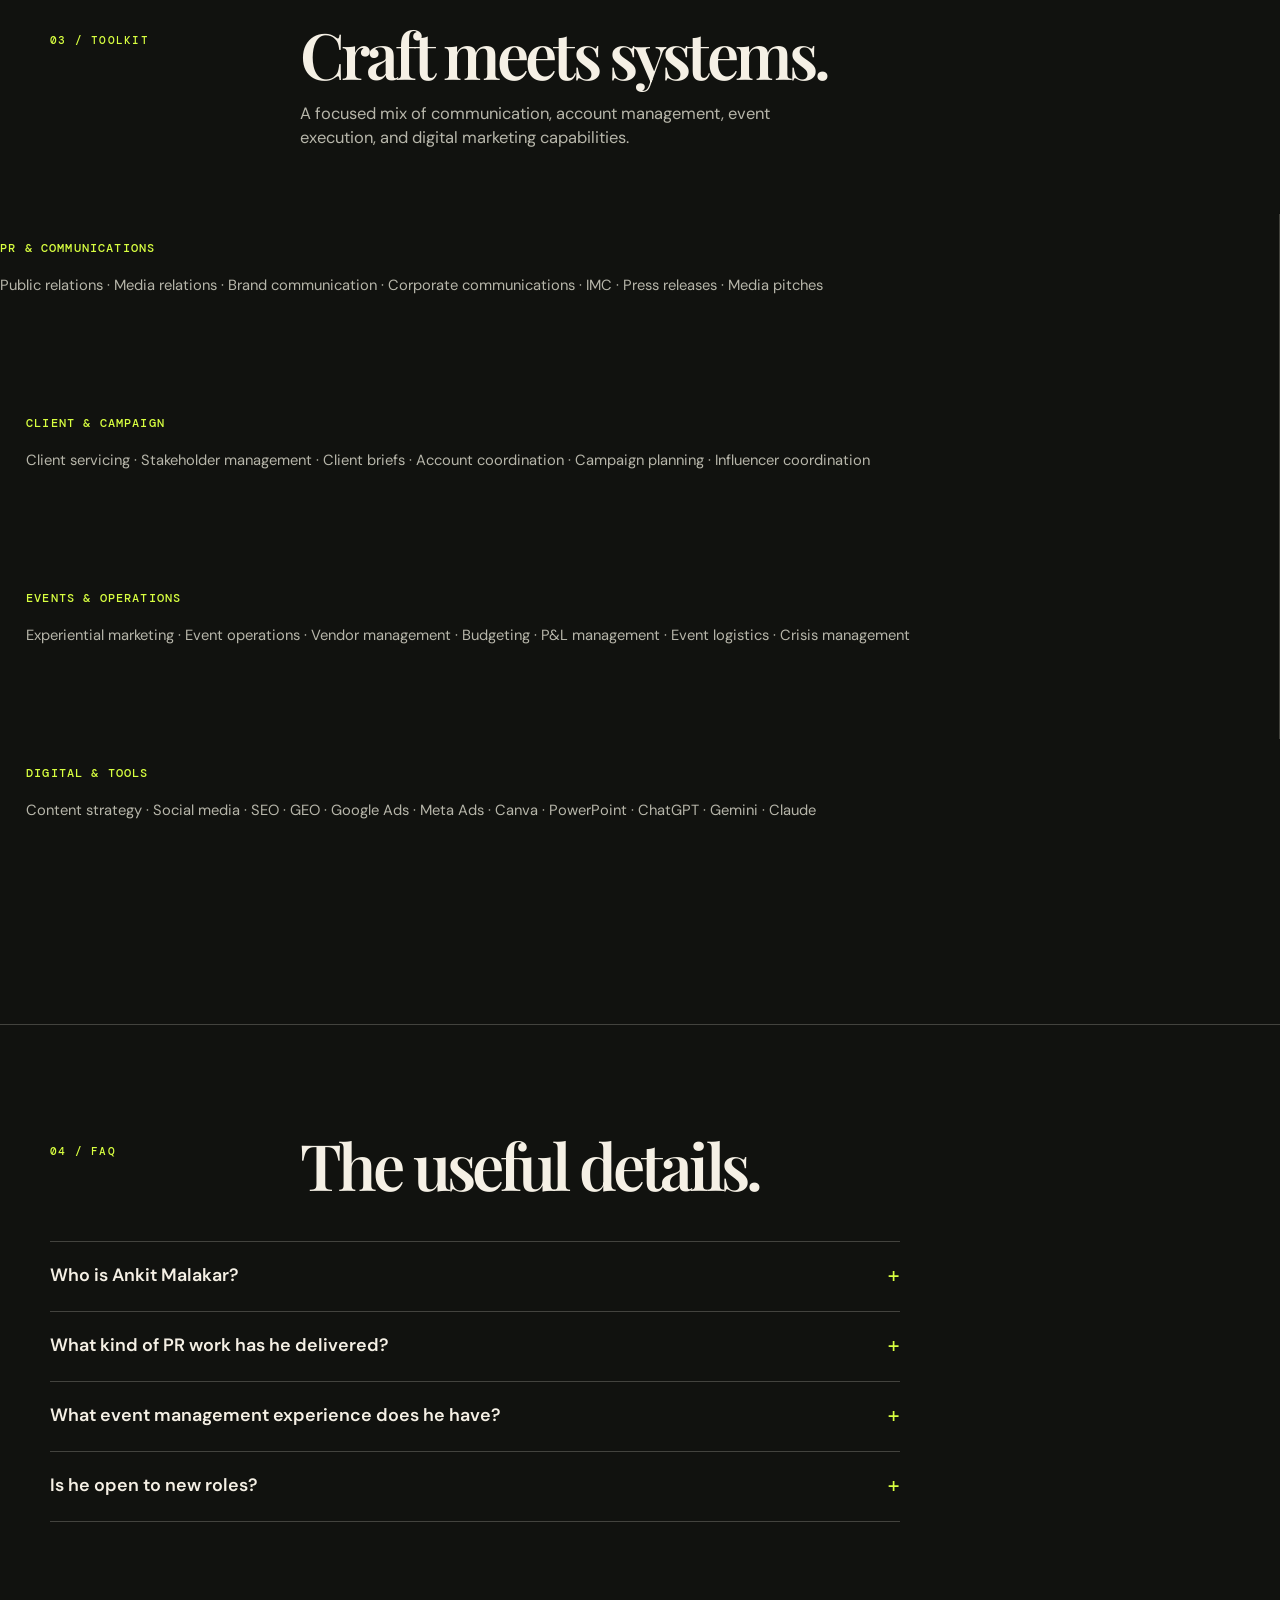
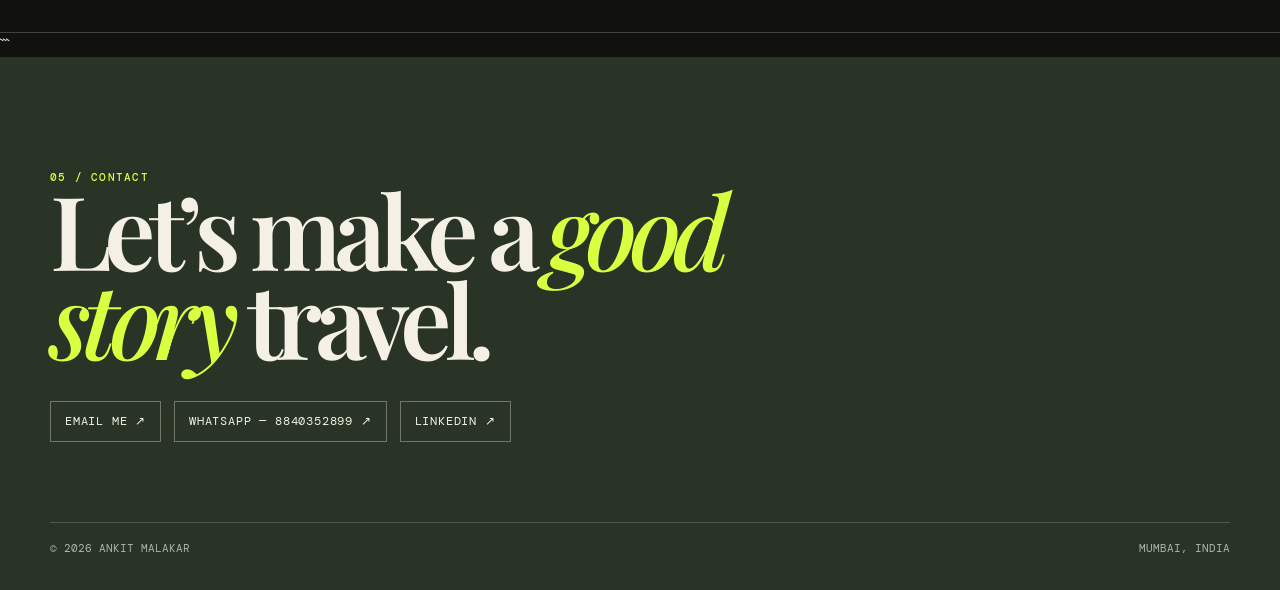
==== commit ea024373: "Modify footer contact details Updated contact information in the footer section, replacing the email" ====
--- a/index.html
+++ b/index.html
@@ -79,7 +79,7 @@
 
     section{padding:110px 0;border-bottom:1px solid var(--line)}.section-head{display:grid;grid-template-columns:220px 1fr;gap:30px;margin-bottom:46px}.section-head h2{margin:0;font:600 clamp(2.3rem,5vw,4.7rem)/.95 "Playfair Display",serif;letter-spacing:-.06em}.label{color:var(--acid);padding-top:9px}.intro{max-width:48ch;color:var(--muted);font-size:1.03rem}
     ..dispatch{display:grid;grid-template-columns:1fr 180px;gap:45px;padding:29px 0;border-top:1px solid var(--line)}.dispatch>div:first-child{grid-column:2;grid-row:1;text-align:right}.dispatch>div:last-child{grid-column:1;grid-row:1}.dispatch-date{color:var(--acid);text-align:right;line-height:1.5}.dispatch h3{font:600 1.55rem "Playfair Display",serif;letter-spacing:-.04em;margin:0}.role{color:var(--muted);font-size:.9rem;margin:4px 0 16px}.dispatch ul{margin:0;padding-left:17px;max-width:75ch}.dispatch li{margin:9px 0}.dispatch li::marker{color:var(--coral)}
-    .case-grid{display:grid;grid-template-columns:1fr 1fr;gap:17px}.case{min-height:270px;border:1px solid var(--line);padding:26px;display:flex;flex-direction:column;justify-content:space-between;background:linear-gradient(135deg,#1b1d18,#11120f);transition:.25s}.case:hover{transform:translateY(-7px);border-color:var(--acid);box-shadow:9px 9px 0 var(--acid);color:var(--ink);background:var(--acid)}.case .mono{color:var(--coral)}.case:hover .mono{color:var(--ink)}.case h3{font:600 2.3rem/1 "Playfair Display",serif;letter-spacing:-.07em;margin:0}.case p{margin:0;color:var(--muted);max-width:39ch}.case:hover p{color:#293426}
+    .case-grid{display:grid;grid-template-columns:1fr 1fr;gap:17px}.case{min-height:270px;border:1px solid var(--line);padding:26px;display:flex;flex-direction:column;justify-content:space-between;background:linear-gradient(135deg,#1b1d18,#11120f);transition:.25s}.case:hover{transform:translateY(-7px);border-color:var(--acid);box-shadow:9px 9px 0 var(--acid);color:var(--ink);background:var(--acid)}.case .mono{color:var(--coral)}.case:hover .mono{color:var(--ink)}.case h3{font:600 2.3rem/1 "Playfair Display",serif;letter-spacing:-.07em;margin:0}.case p{margin:0;color:var(--muted);max-width:39ch}.case:hover p.more-work{margin-top:28px;text-align:right}.more-work a{display:inline-flex;align-items:center;gap:8px;padding:10px 15px;border:1px solid var(--acid);color:var(--acid);font:600 .72rem "DM Mono",monospace;text-transform:uppercase;letter-spacing:.08em;transition:.25s}.more-work a:hover{background:var(--acid);color:var(--ink);transform:translateY(-2px)}color:#293426}
     .skills{display:grid;grid-template-columns:repeat(4,1fr);border-top:1px solid var(--line)}.skill{padding:26px;border-right:1px solid var(--line);min-height:175px}.skill:first-child{padding-left:0}.skill:last-child{border:0}.skill h3{font:500 .73rem "DM Mono",monospace;color:var(--acid);letter-spacing:.1em;margin:0 0 18px}.skill p{color:var(--muted);margin:0;font-size:.92rem}.faq{max-width:850px}.faq details{border-top:1px solid var(--line);padding:20px 0}.faq details:last-child{border-bottom:1px solid var(--line)}summary{cursor:pointer;font-weight:600;font-size:1.12rem;list-style:none;display:flex;justify-content:space-between;gap:20px}summary:after{content:"+";color:var(--acid);font:1.4rem "DM Mono",monospace}details[open] summary:after{content:"−"}details p{max-width:70ch;color:var(--muted);margin:13px 38px 0 0}
     footer{padding:104px 0 35px;background:var(--moss)}.footer-line{font:600 clamp(3rem,8vw,7rem)/.87 "Playfair Display",serif;letter-spacing:-.075em;max-width:11ch}.footer-line em{font-weight:500;color:var(--acid)}.footer-links{display:flex;flex-wrap:wrap;gap:13px;margin:38px 0 80px}.footer-links a{border:1px solid rgba(245,240,229,.35);padding:12px 14px;font:.72rem "DM Mono",monospace;text-transform:uppercase;letter-spacing:.07em}.footer-links a:hover{background:var(--acid);color:var(--ink);border-color:var(--acid)}.legal{border-top:1px solid rgba(245,240,229,.2);padding-top:18px;display:flex;justify-content:space-between;color:#aeb5a9;font:.68rem "DM Mono",monospace}
 
@@ -105,7 +105,9 @@
 <section id="experience"><div class="shell"><div class="section-head"><div class="label mono">01 / Experience</div><div><h2>Filed from the front line.</h2><p class="intro">A mix of fast-moving PR, client servicing, exacting operations, and considered brand work.</p></div></div><article class="dispatch"><article class="dispatch">
   <div class="dispatch-date mono">MAY 2026 — SEP 2026<br>MUMBAI, INDIA</div><div><h3>PR Pundit Havas RED</h3><div class="role">Junior Account Associate</div><ul><li>Executed outreach for a Star Plus prime-time launch: 2,150+ earned pieces across TV, print, digital, and social, reaching 85M+ people.</li><li>Directed coverage tracking and share-of-voice analysis for a second launch, contributing 2,400+ tracked placements.</li><li>Coordinated experiential marketing, media seeding, and on-ground press relations for 50+ journalists per event.</li><li>Wrote press releases, media pitches, and promotional copy aligned with integrated marketing communication standards.</li></ul></div></article><article class="dispatch"><div class="dispatch-date mono">SEP 2024 — DEC 2024<br>NOIDA, FILM CITY</div><div><h3>The Economic Times</h3><div class="role">Event Operations &amp; Coordination</div><ul><li>Managed end-to-end operations across Delhi, Mumbai, Bangalore, Goa, Hyderabad, and Chennai for Google, Samsung, and MarTech.</li><li>Delivered executive roundtables through 200+ person forums with ₹50–80 lakh budgets per event and rigorous P&amp;L tracking.</li><li>Led vendor negotiation, venue and 5-star hotel sourcing, event logistics, and timelines across cities.</li><li>Translated client requirements into high-impact brand experiences with cross-functional teams.</li></ul></div></article><article class="dispatch"><div class="dispatch-date mono">JAN 2024 — APR 2024<br>HYBRID</div><div><h3>Public Relations Society of India</h3><div class="role">PR Intern</div><ul><li>Built a digital content pipeline through interviews with legal experts and industry leaders.</li><li>Wrote short-form social scripts around trending current affairs to strengthen organic reach.</li></ul></div></article></div></section>
 
-<section id="work"><div class="shell"><div class="section-head"><div class="label mono">02 / Selected work</div><h2>Strategy, with a human pulse.</h2></div><div class="case-grid"><article class="case"><div class="mono">Brand strategy / 01</div><h3>Mithilo<br>Makhana</h3><p>Positioning and go-to-market strategy for a snack brand: market segmentation, competitor landscape, and core messaging.</p></article><article class="case"><div class="mono">Brand campaign / 02</div><h3>HK<br>Hospital</h3><p>Healthcare brand repositioning around patient comfort, including a tagline, content pillars, and social engagement plan.</p></article></div></div></section>
+<section id="work"><div class="shell"><div class="section-head"><div class="label mono">02 / Selected work</div><h2>Strategy, with a human pulse.</h2></div><div class="case-grid"><article class="case"><div class="mono">Brand strategy / 01</div><h3>Mithilo<br>Makhana</h3><p>Positioning and go-to-market strategy for a snack brand: market segmentation, competitor landscape, and core messaging.</p></article><article class="case"><div class="mono">Brand campaign / 02</div><h3>HK<br>Hospital</h3><p>Healthcare brand repositioning around patient comfort, including a tagline, content pillars, and social engagement plan.</p></article></div><div class="more-work"><a href="https://drive.google.com/drive/folders/1Pm1RPRlH8gkhnq12C0WuKM2XN7uE4Ua9" target="_blank" rel="noopener">More works ↗</a></div></div></section><div class="shell"><div class="section-head"><div class="label mono">02 / Selected work</div><h2>Strategy, with a human pulse.</h2></div><div class="case-grid"><article class="case"><div class="mono">Brand strategy / 01</div><h3>Mithilo<br>Makhana</h3><p>Positioning and go-to-market strategy for a snack brand: market segmentation, competitor landscape, and core messaging.</p></article><article class="case"><div class="mono">Brand campaign / 02</div><h3>HK<br>Hospital</h3><p>Healthcare brand repositioning around patient comfort, including a tagline, content pillars, and social engagement plan.</p></article><div class="more-work">
+  <a href="https://drive.google.com/drive/folders/1Pm1RPRlH8gkhnq12C0WuKM2XN7uE4Ua9" target="_blank" rel="noopener">More works ↗</a>
+</div></div></div></section>
 
 <section><div class="shell"><div class="section-head"><div class="label mono">03 / Toolkit</div><div><h2>Craft meets systems.</h2><p class="intro">A focused mix of communication, account management, event execution, and digital marketing capabilities.</p></div></div></div><div class="skills"><div class="skill"><h3>PR &amp; COMMUNICATIONS</h3><p>Public relations · Media relations · Brand communication · Corporate communications · IMC · Press releases · Media pitches</p></div><div class="skill"><h3>CLIENT &amp; CAMPAIGN</h3><p>Client servicing · Stakeholder management · Client briefs · Account coordination · Campaign planning · Influencer coordination</p></div><div class="skill"><h3>EVENTS &amp; OPERATIONS</h3><p>Experiential marketing · Event operations · Vendor management · Budgeting · P&amp;L management · Event logistics · Crisis management</p></div><div class="skill"><h3>DIGITAL &amp; TOOLS</h3><p>Content strategy · Social media · SEO · GEO · Google Ads · Meta Ads · Canva · PowerPoint · ChatGPT · Gemini · Claude</p></div></div></div></section>
 
@@ -114,7 +116,7 @@
 
   </main>
 
-  <footer id="contact"><div class="shell"><div class="label mono">05 / Contact</div><div class="footer-line">Let’s make a <em>good story</em> travel.</div><div class="footer-links"><a href="mailto:ankitmalakar827@gmail.com">Email me ↗</a><a href="https://drive.google.com/drive/folders/1Pm1RPRlH8gkhnq12C0WuKM2XN7uE4Ua9" target="_blank" rel="noopener">My works ↗</a><a href="https://www.linkedin.com/in/ankit-malakar-7089a7202" target="_blank" rel="noopener">LinkedIn ↗</a></div><div class="legal"><span>© 2026 ANKIT MALAKAR</span><span>MUMBAI, INDIA</span></div></div></footer>
+  <footer id="contact"><div class="shell"><div class="label mono">05 / Contact</div><div class="footer-line">Let’s make a <em>good story</em> travel.</div><div class="footer-links"><a href="mailto:ankitmalakar827@gmail.com">Email me ↗</a><a href="https://wa.me/918840352899" target="_blank" rel="noopener">WhatsApp — 8840352899 ↗</a><a href="https://www.linkedin.com/in/ankit-malakar-7089a7202" target="_blank" rel="noopener">LinkedIn ↗</a></div><div class="legal"><span>© 2026 ANKIT MALAKAR</span><span>MUMBAI, INDIA</span></div></div></footer>
 
 </body>
 </html>
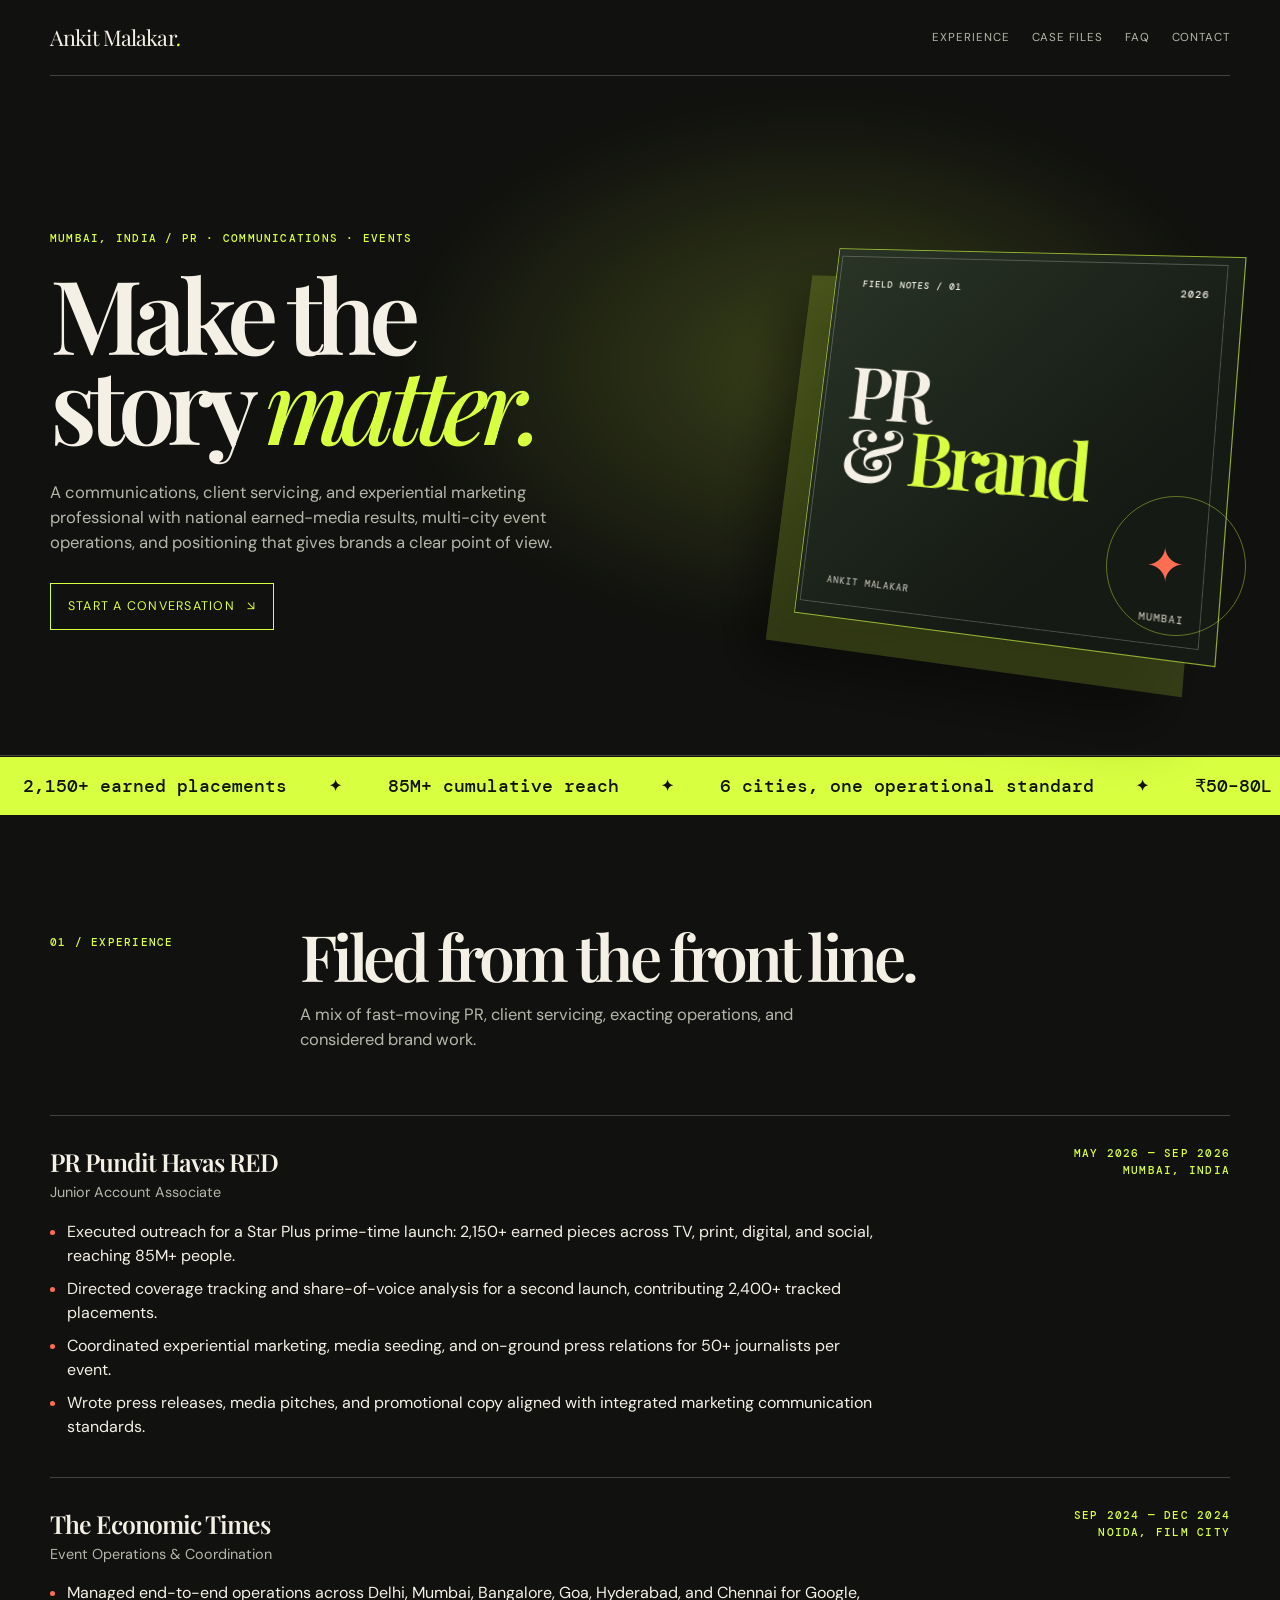
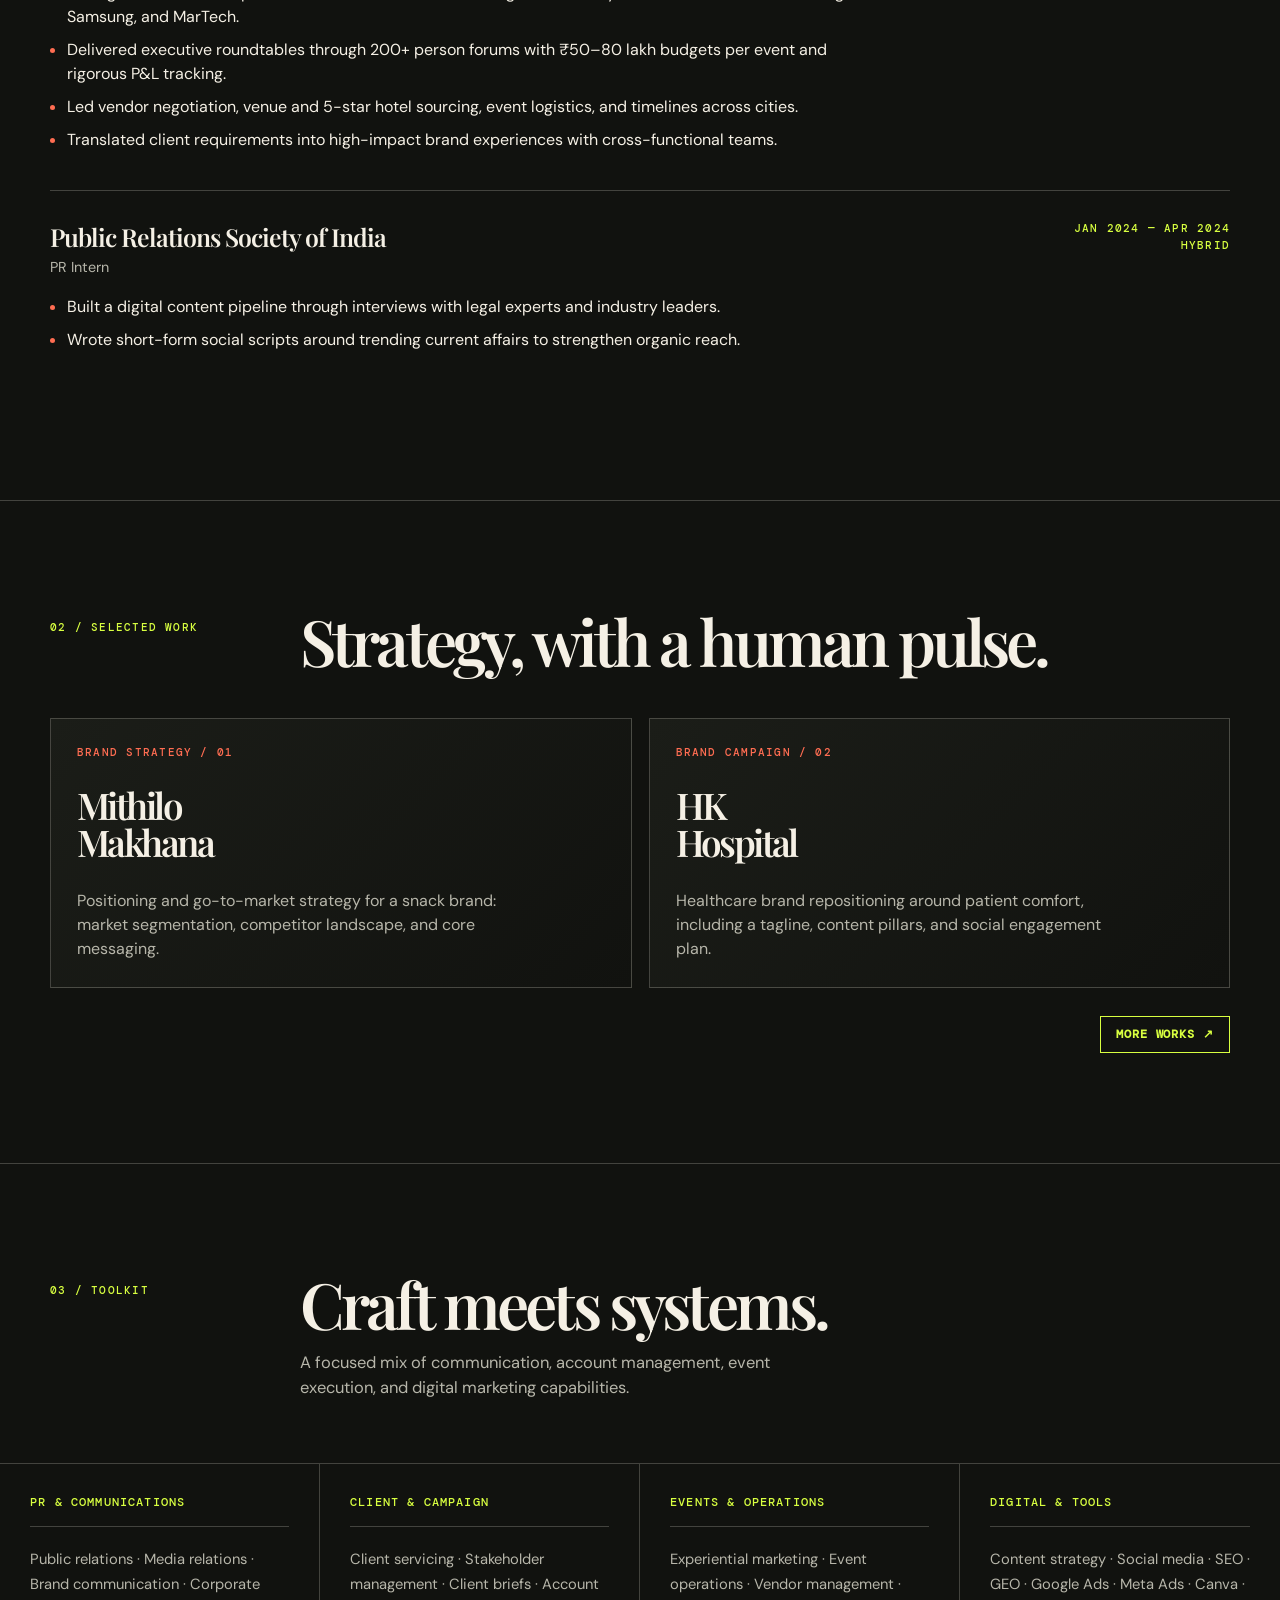
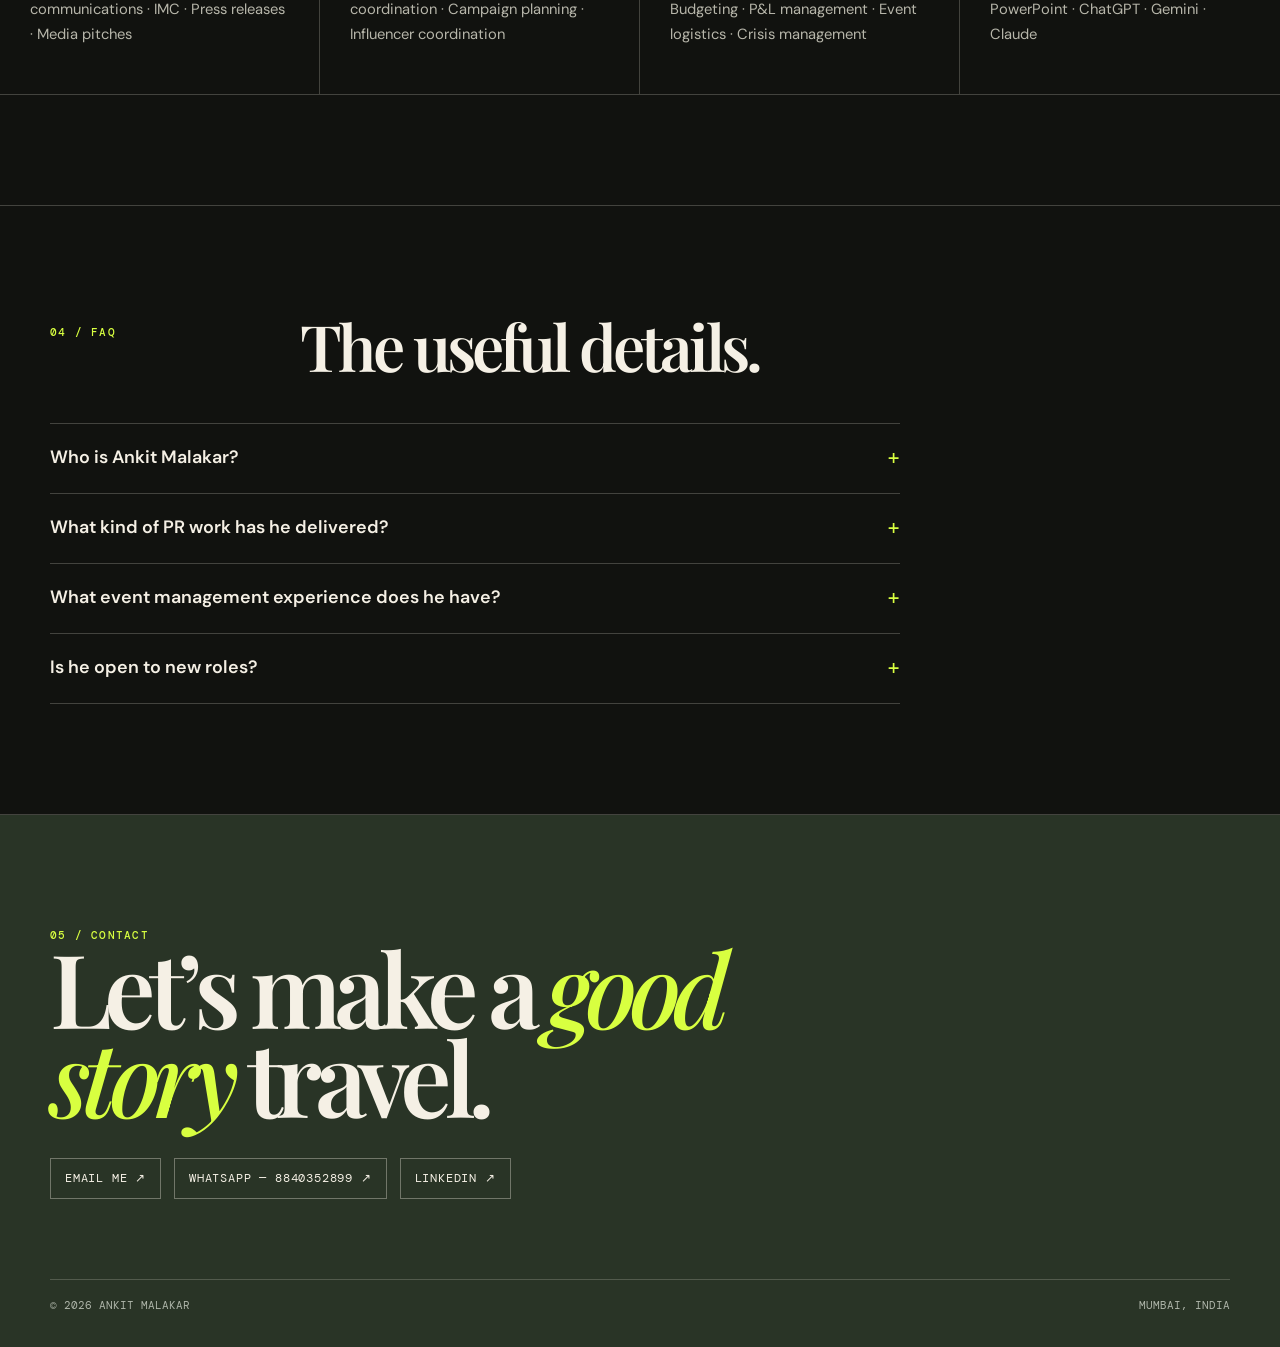
==== commit c936958c: "Update print statement from 'Hello' to 'Goodbye'" ====
--- a/index.html
+++ b/index.html
@@ -2,121 +2,2340 @@
 
 <html lang="en">
 <head>
+
   <!-- Google tag (gtag.js) -->
+
   <script async src="https://www.googletagmanager.com/gtag/js?id=G-0YE8R2LJZ4"></script>
+
   <script>
-   window.dataLayer = window.dataLayer || [];
-   function gtag(){dataLayer.push(arguments);}
-   gtag('js', new Date());
-
-gtag('config', 'G-0YE8R2LJZ4'); </script>
+    window.dataLayer = window.dataLayer || [];
+    function gtag(){dataLayer.push(arguments);}
+    gtag('js', new Date());
+    gtag('config', 'G-0YE8R2LJZ4');
+  </script>
+
 
   <meta charset="UTF-8">
-  <meta name="viewport" content="width=device-width, initial-scale=1.0">
-  <meta name="theme-color" content="#11120f">
-  <title>Ankit Malakar — PR, Communications & Brand Strategy | Mumbai</title>
-  <meta name="description" content="Ankit Malakar is a Mumbai-based PR and communications professional with experience in media relations, multi-city event operations, and brand strategy. 2,150+ media placements, 85M+ cumulative reach.">
-  <meta name="robots" content="index, follow">
-  <link rel="canonical" href="https://github.com/ankitmalakar827-web/Ankit-Portfolio">
-
-  <meta property="og:type" content="profile">
-  <meta property="og:title" content="Ankit Malakar — PR, Communications & Brand Strategy">
-  <meta property="og:description" content="PR and communications professional in Mumbai. Media relations, event operations, and brand strategy — with measurable outcomes.">
-  <meta property="og:url" content="https://github.com/ankitmalakar827-web/Ankit-Portfolio">
-
-  <link rel="preconnect" href="https://fonts.googleapis.com">
-  <link rel="preconnect" href="https://fonts.gstatic.com" crossorigin>
-  <link href="https://fonts.googleapis.com/css2?family=DM+Mono:wght@400;500&family=DM+Sans:opsz,wght@9..40,400;9..40,500;9..40,600;9..40,700&family=Playfair+Display:ital,wght@0,500;0,600;0,700;1,500;1,600&display=swap" rel="stylesheet">
+
+  <meta
+    name="viewport"
+    content="width=device-width, initial-scale=1.0"
+  >
+
+  <meta
+    name="theme-color"
+    content="#11120f"
+  >
+
+
+  <title>
+    Ankit Malakar — PR, Communications & Brand Strategy | Mumbai
+  </title>
+
+
+  <meta
+    name="description"
+    content="Ankit Malakar is a Mumbai-based PR and communications professional with experience in media relations, multi-city event operations, and brand strategy. 2,150+ media placements, 85M+ cumulative reach."
+  >
+
+
+  <meta
+    name="robots"
+    content="index, follow"
+  >
+
+
+  <link
+    rel="canonical"
+    href="https://github.com/ankitmalakar827-web/Ankit-Portfolio"
+  >
+
+
+  <meta
+    property="og:type"
+    content="profile"
+  >
+
+  <meta
+    property="og:title"
+    content="Ankit Malakar — PR, Communications & Brand Strategy"
+  >
+
+  <meta
+    property="og:description"
+    content="PR and communications professional in Mumbai. Media relations, event operations, and brand strategy — with measurable outcomes."
+  >
+
+  <meta
+    property="og:url"
+    content="https://github.com/ankitmalakar827-web/Ankit-Portfolio"
+  >
+
+
+  <!-- =======================================================
+       FONTS
+  ======================================================== -->
+
+  <link
+    rel="preconnect"
+    href="https://fonts.googleapis.com"
+  >
+
+  <link
+    rel="preconnect"
+    href="https://fonts.gstatic.com"
+    crossorigin
+  >
+
+  <link
+    href="https://fonts.googleapis.com/css2?family=DM+Mono:wght@400;500&family=DM+Sans:opsz,wght@9..40,400;9..40,500;9..40,600;9..40,700&family=Playfair+Display:ital,wght@0,500;0,600;0,700;1,500;1,600&display=swap"
+    rel="stylesheet"
+  >
+
+
+  <!-- =======================================================
+       STRUCTURED DATA
+  ======================================================== -->
 
   <script type="application/ld+json">
-  {"@context":"https://schema.org","@type":"Person","name":"Ankit Malakar","jobTitle":"PR, Communications & Experiential Marketing Professional","url":"https://github.com/ankitmalakar827-web/Ankit-Portfolio","sameAs":["https://www.linkedin.com/in/ankit-malakar-7089a7202","https://drive.google.com/drive/folders/1Pm1RPRlH8gkhnq12C0WuKM2XN7uE4Ua9"],"address":{"@type":"PostalAddress","addressLocality":"Mumbai","addressRegion":"Maharashtra","addressCountry":"IN"},"knowsAbout":["Public Relations","Media Relations","Experiential Marketing","Event Operations","Client Servicing","Vendor Management","Integrated Marketing Communication","Brand Strategy","SEO","Generative Engine Optimization","Google Ads","Meta Ads"]}
+  {
+    "@context":"https://schema.org",
+    "@type":"Person",
+    "name":"Ankit Malakar",
+    "jobTitle":"PR, Communications & Experiential Marketing Professional",
+    "url":"https://github.com/ankitmalakar827-web/Ankit-Portfolio",
+    "sameAs":[
+      "https://www.linkedin.com/in/ankit-malakar-7089a7202",
+      "https://drive.google.com/drive/folders/1Pm1RPRlH8gkhnq12C0WuKM2XN7uE4Ua9"
+    ],
+    "address":{
+      "@type":"PostalAddress",
+      "addressLocality":"Mumbai",
+      "addressRegion":"Maharashtra",
+      "addressCountry":"IN"
+    },
+    "knowsAbout":[
+      "Public Relations",
+      "Media Relations",
+      "Experiential Marketing",
+      "Event Operations",
+      "Client Servicing",
+      "Vendor Management",
+      "Integrated Marketing Communication",
+      "Brand Strategy",
+      "SEO",
+      "Generative Engine Optimization",
+      "Google Ads",
+      "Meta Ads"
+    ]
+  }
   </script>
 
+
   <style>
-    :root{--ink:#11120f;--paper:#f5f0e5;--acid:#d8ff40;--coral:#ff6d52;--moss:#293426;--line:rgba(245,240,229,.22);--muted:#b7b6aa;--max:1180px}
-    *{box-sizing:border-box} html{scroll-behavior:smooth} body{margin:0;background:var(--ink);color:var(--paper);font-family:"DM Sans",sans-serif;font-size:16px;line-height:1.5;overflow-x:hidden} a{color:inherit;text-decoration:none} .shell{width:min(var(--max),calc(100% - 48px));margin:auto}
-    .topbar{height:76px;display:flex;justify-content:space-between;align-items:center;position:relative;z-index:5;border-bottom:1px solid var(--line)} .brand{font-family:"Playfair Display",serif;font-size:1.35rem;letter-spacing:-.04em}.brand i{color:var(--acid)}nav{display:flex;gap:22px;font-size:.72rem;text-transform:uppercase;letter-spacing:.08em;color:var(--muted)}nav a:hover{color:var(--acid)}
-    .hero{min-height:680px;position:relative;isolation:isolate;padding:88px 0 58px;display:grid;align-items:center}.hero::before{content:"";position:absolute;inset:0 0 auto 28%;height:580px;background:radial-gradient(ellipse,rgba(216,255,64,.2),transparent 65%);filter:blur(20px);z-index:-2}.hero-grid{display:grid;grid-template-columns:1.15fr .85fr;gap:60px;align-items:center}.eyebrow,.mono{font:500 .7rem "DM Mono",monospace;letter-spacing:.11em;text-transform:uppercase}.eyebrow{color:var(--acid);margin-bottom:23px}.hero h1{margin:0;font:600 clamp(3.7rem,8vw,7.7rem)/.88 "Playfair Display",serif;letter-spacing:-.075em;max-width:8ch}.hero h1 em{color:var(--acid);font-weight:500}.hero-copy{color:var(--muted);max-width:50ch;margin:32px 0 28px;font-size:1.04rem}.hero-contact{display:flex;align-items:center;flex-wrap:wrap;gap:16px}.cta{display:inline-flex;align-items:center;gap:12px;padding:13px 17px;border:1px solid var(--acid);font-size:.78rem;text-transform:uppercase;letter-spacing:.1em;color:var(--acid);transition:.25s}.cta:hover{background:var(--acid);color:var(--ink)}.email-visible{font:500 .78rem "DM Mono",monospace;color:var(--paper);border-bottom:1px solid var(--coral);padding-bottom:3px}.email-visible:hover{color:var(--acid);border-color:var(--acid)}
-    .orbital{height:410px;perspective:1000px;position:relative}.card-3d{position:absolute;inset:20px 4px 0 45px;background:linear-gradient(135deg,#293426,#151a14 72%);border:1px solid rgba(216,255,64,.65);padding:31px;transform:rotateY(-15deg) rotateX(8deg) rotateZ(4deg);transform-style:preserve-3d;box-shadow:-28px 31px 0 rgba(216,255,64,.18),-50px 55px 55px rgba(0,0,0,.45);transition:transform .8s ease}.card-3d:hover{transform:rotateY(-3deg) rotateX(2deg) rotateZ(1deg) translateY(-10px)}.card-3d:after{content:"";position:absolute;inset:14px;border:1px solid rgba(245,240,229,.25);transform:translateZ(22px)}.card-top,.card-bottom{position:relative;z-index:1;display:flex;justify-content:space-between;font:500 .65rem "DM Mono",monospace;letter-spacing:.09em}.card-center{position:relative;z-index:1;margin-top:75px;font:600 clamp(3.2rem,6vw,5rem)/.85 "Playfair Display",serif;letter-spacing:-.08em}.card-center span{color:var(--acid)}.card-bottom{position:absolute;bottom:31px;left:31px;right:31px;color:var(--muted)}.orbit{position:absolute;border:1px solid rgba(216,255,64,.4);border-radius:50%;width:140px;height:140px;right:-16px;bottom:0;animation:float 16s ease-in-out infinite}.orbit:after{content:"✦";position:absolute;left:38px;top:33px;color:var(--coral);font-size:3rem}@keyframes float{50%{transform:translateY(-6px) rotate(4deg)}}
-
-.marquee {
-  overflow: hidden;
-  background: var(--acid);
-  color: var(--ink);
-  border-block: 1px solid var(--ink);
-}
-
-.marquee-track {
-  display: flex;
-  width: max-content;
-  animation: move 35s linear infinite;
-}
-
-.marquee:hover .marquee-track {
-  animation-play-state: paused;
-}
-
-.marquee span {
-  font: 500 1.1rem "DM Mono", monospace;
-  white-space: nowrap;
-  padding: 18px 23px;
-}
-
-.marquee b {
-  margin-right: 42px;
-  font-size: .85em;
-}
-
-@keyframes move {
-  from {
-    transform: translateX(0);
-  }
-
-  to {
-    transform: translateX(-50%);
-  }
-}
-
-    section{padding:110px 0;border-bottom:1px solid var(--line)}.section-head{display:grid;grid-template-columns:220px 1fr;gap:30px;margin-bottom:46px}.section-head h2{margin:0;font:600 clamp(2.3rem,5vw,4.7rem)/.95 "Playfair Display",serif;letter-spacing:-.06em}.label{color:var(--acid);padding-top:9px}.intro{max-width:48ch;color:var(--muted);font-size:1.03rem}
-    ..dispatch{display:grid;grid-template-columns:1fr 180px;gap:45px;padding:29px 0;border-top:1px solid var(--line)}.dispatch>div:first-child{grid-column:2;grid-row:1;text-align:right}.dispatch>div:last-child{grid-column:1;grid-row:1}.dispatch-date{color:var(--acid);text-align:right;line-height:1.5}.dispatch h3{font:600 1.55rem "Playfair Display",serif;letter-spacing:-.04em;margin:0}.role{color:var(--muted);font-size:.9rem;margin:4px 0 16px}.dispatch ul{margin:0;padding-left:17px;max-width:75ch}.dispatch li{margin:9px 0}.dispatch li::marker{color:var(--coral)}
-    .case-grid{display:grid;grid-template-columns:1fr 1fr;gap:17px}.case{min-height:270px;border:1px solid var(--line);padding:26px;display:flex;flex-direction:column;justify-content:space-between;background:linear-gradient(135deg,#1b1d18,#11120f);transition:.25s}.case:hover{transform:translateY(-7px);border-color:var(--acid);box-shadow:9px 9px 0 var(--acid);color:var(--ink);background:var(--acid)}.case .mono{color:var(--coral)}.case:hover .mono{color:var(--ink)}.case h3{font:600 2.3rem/1 "Playfair Display",serif;letter-spacing:-.07em;margin:0}.case p{margin:0;color:var(--muted);max-width:39ch}.case:hover p.more-work{margin-top:28px;text-align:right}.more-work a{display:inline-flex;align-items:center;gap:8px;padding:10px 15px;border:1px solid var(--acid);color:var(--acid);font:600 .72rem "DM Mono",monospace;text-transform:uppercase;letter-spacing:.08em;transition:.25s}.more-work a:hover{background:var(--acid);color:var(--ink);transform:translateY(-2px)}color:#293426}
-    .skills{display:grid;grid-template-columns:repeat(4,1fr);border-top:1px solid var(--line)}.skill{padding:26px;border-right:1px solid var(--line);min-height:175px}.skill:first-child{padding-left:0}.skill:last-child{border:0}.skill h3{font:500 .73rem "DM Mono",monospace;color:var(--acid);letter-spacing:.1em;margin:0 0 18px}.skill p{color:var(--muted);margin:0;font-size:.92rem}.faq{max-width:850px}.faq details{border-top:1px solid var(--line);padding:20px 0}.faq details:last-child{border-bottom:1px solid var(--line)}summary{cursor:pointer;font-weight:600;font-size:1.12rem;list-style:none;display:flex;justify-content:space-between;gap:20px}summary:after{content:"+";color:var(--acid);font:1.4rem "DM Mono",monospace}details[open] summary:after{content:"−"}details p{max-width:70ch;color:var(--muted);margin:13px 38px 0 0}
-    footer{padding:104px 0 35px;background:var(--moss)}.footer-line{font:600 clamp(3rem,8vw,7rem)/.87 "Playfair Display",serif;letter-spacing:-.075em;max-width:11ch}.footer-line em{font-weight:500;color:var(--acid)}.footer-links{display:flex;flex-wrap:wrap;gap:13px;margin:38px 0 80px}.footer-links a{border:1px solid rgba(245,240,229,.35);padding:12px 14px;font:.72rem "DM Mono",monospace;text-transform:uppercase;letter-spacing:.07em}.footer-links a:hover{background:var(--acid);color:var(--ink);border-color:var(--acid)}.legal{border-top:1px solid rgba(245,240,229,.2);padding-top:18px;display:flex;justify-content:space-between;color:#aeb5a9;font:.68rem "DM Mono",monospace}
-
-@media (prefers-reduced-motion: reduce) {
-  html {
-    scroll-behavior: auto;
-  }
-}@media(max-width:900px){.skills{grid-template-columns:repeat(2,1fr)}.skill:nth-child(2){border-right:0}.skill:nth-child(-n+2){border-bottom:1px solid var(--line)}}@media(max-width:760px){.shell{width:min(100% - 32px,var(--max))}.topbar{height:auto;padding:17px 0;align-items:flex-start}nav{gap:10px;flex-wrap:wrap;justify-content:flex-end;max-width:210px}.hero{padding:70px 0 50px;min-height:auto}.hero-grid{grid-template-columns:1fr;gap:26px}.orbital{height:300px;max-width:370px}.card-3d{inset:15px 25px 0 25px}.dispatch>div:first-child{grid-column:1;grid-row:1;text-align:left}.dispatch>div:last-child{grid-column:1;grid-row:2}.section-head{margin-bottom:34px}section{padding:75px 0}.case-grid,.skills{grid-template-columns:1fr}.skill,.skill:first-child{padding:24px 0;border-right:0;border-bottom:1px solid var(--line);min-height:0}.skill:last-child{border-bottom:0}.footer-line{font-size:3.5rem}.legal{gap:12px;flex-direction:column}}
+
+
+    /* =========================================================
+       ROOT
+    ========================================================= */
+
+    :root{
+      --ink:#11120f;
+      --paper:#f5f0e5;
+      --acid:#d8ff40;
+      --coral:#ff6d52;
+      --moss:#293426;
+      --line:rgba(245,240,229,.22);
+      --muted:#b7b6aa;
+      --max:1180px;
+    }
+
+
+    /* =========================================================
+       RESET
+    ========================================================= */
+
+    *{
+      box-sizing:border-box;
+    }
+
+
+    html{
+      scroll-behavior:smooth;
+    }
+
+
+    body{
+      margin:0;
+      background:var(--ink);
+      color:var(--paper);
+      font-family:"DM Sans",sans-serif;
+      font-size:16px;
+      line-height:1.5;
+      overflow-x:hidden;
+    }
+
+
+    a{
+      color:inherit;
+      text-decoration:none;
+    }
+
+
+    button{
+      font-family:inherit;
+    }
+
+
+    .shell{
+      width:min(
+        var(--max),
+        calc(100% - 48px)
+      );
+
+      margin:auto;
+    }
+
+
+
+    /* =========================================================
+       NAVIGATION
+    ========================================================= */
+
+    .topbar{
+      height:76px;
+      display:flex;
+      justify-content:space-between;
+      align-items:center;
+      position:relative;
+      z-index:5;
+      border-bottom:1px solid var(--line);
+    }
+
+
+    .brand{
+      font-family:"Playfair Display",serif;
+      font-size:1.35rem;
+      letter-spacing:-.04em;
+    }
+
+
+    .brand i{
+      color:var(--acid);
+    }
+
+
+    nav{
+      display:flex;
+      gap:22px;
+      font-size:.72rem;
+      text-transform:uppercase;
+      letter-spacing:.08em;
+      color:var(--muted);
+    }
+
+
+    nav a{
+      transition:.2s ease;
+    }
+
+
+    nav a:hover{
+      color:var(--acid);
+    }
+
+
+
+    /* =========================================================
+       HERO
+    ========================================================= */
+
+    .hero{
+      min-height:680px;
+      position:relative;
+      isolation:isolate;
+      padding:88px 0 58px;
+      display:grid;
+      align-items:center;
+    }
+
+
+    .hero::before{
+      content:"";
+      position:absolute;
+      inset:0 0 auto 28%;
+      height:580px;
+
+      background:
+        radial-gradient(
+          ellipse,
+          rgba(216,255,64,.2),
+          transparent 65%
+        );
+
+      filter:blur(20px);
+      z-index:-2;
+    }
+
+
+    .hero-grid{
+      display:grid;
+      grid-template-columns:1.15fr .85fr;
+      gap:60px;
+      align-items:center;
+    }
+
+
+    .eyebrow,
+    .mono{
+      font:
+        500 .7rem
+        "DM Mono",monospace;
+
+      letter-spacing:.11em;
+      text-transform:uppercase;
+    }
+
+
+    .eyebrow{
+      color:var(--acid);
+      margin-bottom:23px;
+    }
+
+
+    .hero h1{
+      margin:0;
+
+      font:
+        600 clamp(3.7rem,8vw,7.7rem)/.88
+        "Playfair Display",serif;
+
+      letter-spacing:-.075em;
+      max-width:8ch;
+    }
+
+
+    .hero h1 em{
+      color:var(--acid);
+      font-weight:500;
+    }
+
+
+    .hero-copy{
+      color:var(--muted);
+      max-width:50ch;
+      margin:32px 0 28px;
+      font-size:1.04rem;
+    }
+
+
+    .hero-contact{
+      display:flex;
+      align-items:center;
+      flex-wrap:wrap;
+      gap:16px;
+    }
+
+
+    .cta{
+      display:inline-flex;
+      align-items:center;
+      gap:12px;
+
+      padding:13px 17px;
+
+      border:1px solid var(--acid);
+
+      font-size:.78rem;
+      text-transform:uppercase;
+      letter-spacing:.1em;
+
+      color:var(--acid);
+
+      transition:.25s ease;
+    }
+
+
+    .cta:hover{
+      background:var(--acid);
+      color:var(--ink);
+    }
+
+
+
+    /* =========================================================
+       HERO CARD
+    ========================================================= */
+
+    .orbital{
+      height:410px;
+      perspective:1000px;
+      position:relative;
+    }
+
+
+    .card-3d{
+      position:absolute;
+      inset:20px 4px 0 45px;
+
+      background:
+        linear-gradient(
+          135deg,
+          #293426,
+          #151a14 72%
+        );
+
+      border:1px solid rgba(216,255,64,.65);
+
+      padding:31px;
+
+      transform:
+        rotateY(-15deg)
+        rotateX(8deg)
+        rotateZ(4deg);
+
+      transform-style:preserve-3d;
+
+      box-shadow:
+        -28px 31px 0 rgba(216,255,64,.18),
+        -50px 55px 55px rgba(0,0,0,.45);
+
+      transition:transform .8s ease;
+    }
+
+
+    .card-3d:hover{
+      transform:
+        rotateY(-3deg)
+        rotateX(2deg)
+        rotateZ(1deg)
+        translateY(-10px);
+    }
+
+
+    .card-3d::after{
+      content:"";
+      position:absolute;
+      inset:14px;
+
+      border:1px solid rgba(245,240,229,.25);
+
+      transform:translateZ(22px);
+    }
+
+
+    .card-top,
+    .card-bottom{
+      position:relative;
+      z-index:1;
+
+      display:flex;
+      justify-content:space-between;
+
+      font:
+        500 .65rem
+        "DM Mono",monospace;
+
+      letter-spacing:.09em;
+    }
+
+
+    .card-center{
+      position:relative;
+      z-index:1;
+
+      margin-top:75px;
+
+      font:
+        600 clamp(3.2rem,6vw,5rem)/.85
+        "Playfair Display",serif;
+
+      letter-spacing:-.08em;
+    }
+
+
+    .card-center span{
+      color:var(--acid);
+    }
+
+
+    .card-bottom{
+      position:absolute;
+      bottom:31px;
+      left:31px;
+      right:31px;
+      color:var(--muted);
+    }
+
+
+    .orbit{
+      position:absolute;
+
+      border:1px solid rgba(216,255,64,.4);
+
+      border-radius:50%;
+
+      width:140px;
+      height:140px;
+
+      right:-16px;
+      bottom:0;
+
+      animation:
+        float
+        16s
+        ease-in-out
+        infinite;
+    }
+
+
+    .orbit::after{
+      content:"✦";
+
+      position:absolute;
+
+      left:38px;
+      top:33px;
+
+      color:var(--coral);
+
+      font-size:3rem;
+    }
+
+
+    @keyframes float{
+
+      50%{
+        transform:
+          translateY(-6px)
+          rotate(4deg);
+      }
+
+    }
+
+
+
+    /* =========================================================
+       MARQUEE
+    ========================================================= */
+
+    .marquee{
+      width:100%;
+      overflow:hidden;
+
+      background:var(--acid);
+      color:var(--ink);
+
+      border-block:1px solid var(--ink);
+    }
+
+
+    .marquee-track{
+      display:flex;
+      width:max-content;
+
+      will-change:transform;
+
+      animation:
+        marqueeMove
+        28s
+        linear
+        infinite;
+    }
+
+
+    .marquee:hover .marquee-track{
+      animation-play-state:paused;
+    }
+
+
+    .marquee span{
+      display:flex;
+      align-items:center;
+
+      flex-shrink:0;
+
+      font:
+        500 1.1rem
+        "DM Mono",monospace;
+
+      white-space:nowrap;
+
+      padding:18px 23px;
+    }
+
+
+    .marquee b{
+      margin-left:42px;
+      font-size:.85em;
+    }
+
+
+    @keyframes marqueeMove{
+
+      from{
+        transform:
+          translate3d(0,0,0);
+      }
+
+      to{
+        transform:
+          translate3d(-50%,0,0);
+      }
+
+    }
+
+
+
+    /* =========================================================
+       GENERAL SECTIONS
+    ========================================================= */
+
+    section{
+      padding:110px 0;
+      border-bottom:1px solid var(--line);
+    }
+
+
+    .section-head{
+      display:grid;
+      grid-template-columns:220px 1fr;
+      gap:30px;
+      margin-bottom:46px;
+    }
+
+
+    .section-head h2{
+      margin:0;
+
+      font:
+        600 clamp(2.3rem,5vw,4.7rem)/.95
+        "Playfair Display",serif;
+
+      letter-spacing:-.06em;
+    }
+
+
+    .label{
+      color:var(--acid);
+      padding-top:9px;
+    }
+
+
+    .intro{
+      max-width:48ch;
+      color:var(--muted);
+      font-size:1.03rem;
+    }
+
+
+
+    /* =========================================================
+       EXPERIENCE
+    ========================================================= */
+
+    .dispatch{
+      display:grid;
+      grid-template-columns:1fr 180px;
+      gap:45px;
+
+      padding:29px 0;
+
+      border-top:1px solid var(--line);
+    }
+
+
+    .dispatch > div:first-child{
+      grid-column:2;
+      grid-row:1;
+
+      text-align:right;
+    }
+
+
+    .dispatch > div:last-child{
+      grid-column:1;
+      grid-row:1;
+    }
+
+
+    .dispatch-date{
+      color:var(--acid);
+      text-align:right;
+      line-height:1.5;
+    }
+
+
+    .dispatch h3{
+      font:
+        600 1.55rem
+        "Playfair Display",serif;
+
+      letter-spacing:-.04em;
+      margin:0;
+    }
+
+
+    .role{
+      color:var(--muted);
+      font-size:.9rem;
+      margin:4px 0 16px;
+    }
+
+
+    .dispatch ul{
+      margin:0;
+      padding-left:17px;
+      max-width:75ch;
+    }
+
+
+    .dispatch li{
+      margin:9px 0;
+    }
+
+
+    .dispatch li::marker{
+      color:var(--coral);
+    }
+
+
+
+    /* =========================================================
+       SELECTED WORK
+    ========================================================= */
+
+    .case-grid{
+      display:grid;
+      grid-template-columns:1fr 1fr;
+      gap:17px;
+    }
+
+
+    .case{
+      min-height:270px;
+
+      border:1px solid var(--line);
+
+      padding:26px;
+
+      display:flex;
+      flex-direction:column;
+      justify-content:space-between;
+
+      background:
+        linear-gradient(
+          135deg,
+          #1b1d18,
+          #11120f
+        );
+
+      transition:.25s ease;
+    }
+
+
+    .case:hover{
+      transform:translateY(-7px);
+
+      border-color:var(--acid);
+
+      box-shadow:
+        9px 9px 0
+        var(--acid);
+
+      color:var(--ink);
+
+      background:var(--acid);
+    }
+
+
+    .case .mono{
+      color:var(--coral);
+    }
+
+
+    .case:hover .mono{
+      color:var(--ink);
+    }
+
+
+    .case h3{
+      font:
+        600 2.3rem/1
+        "Playfair Display",serif;
+
+      letter-spacing:-.07em;
+      margin:0;
+    }
+
+
+    .case p{
+      margin:0;
+      color:var(--muted);
+      max-width:39ch;
+    }
+
+
+    .case:hover p{
+      color:var(--ink);
+    }
+
+
+    .more-work{
+      margin-top:28px;
+      text-align:right;
+    }
+
+
+    .more-work a{
+      display:inline-flex;
+      align-items:center;
+      gap:8px;
+
+      padding:10px 15px;
+
+      border:1px solid var(--acid);
+
+      color:var(--acid);
+
+      font:
+        600 .72rem
+        "DM Mono",monospace;
+
+      text-transform:uppercase;
+      letter-spacing:.08em;
+
+      transition:.25s ease;
+    }
+
+
+    .more-work a:hover{
+      background:var(--acid);
+      color:var(--ink);
+      transform:translateY(-2px);
+    }
+
+
+
+    /* =========================================================
+       TOOLKIT
+    ========================================================= */
+
+    .toolkit-wrap{
+      width:100%;
+      overflow-x:auto;
+    }
+
+
+    .skills{
+      display:grid;
+
+      grid-template-columns:
+        repeat(
+          4,
+          minmax(0,1fr)
+        );
+
+      width:100%;
+
+      border-top:1px solid var(--line);
+      border-bottom:1px solid var(--line);
+    }
+
+
+    .skill{
+      min-height:230px;
+
+      padding:30px;
+
+      border-right:1px solid var(--line);
+    }
+
+
+    .skill:last-child{
+      border-right:none;
+    }
+
+
+    .skill h3{
+      font:
+        500 .73rem
+        "DM Mono",monospace;
+
+      color:var(--acid);
+
+      letter-spacing:.1em;
+
+      margin:0 0 20px;
+
+      padding-bottom:16px;
+
+      border-bottom:1px solid var(--line);
+    }
+
+
+    .skill p{
+      color:var(--muted);
+
+      margin:0;
+
+      font-size:.92rem;
+      line-height:1.7;
+    }
+
+
+
+    /* =========================================================
+       FAQ
+    ========================================================= */
+
+    .faq{
+      max-width:850px;
+    }
+
+
+    .faq details{
+      border-top:1px solid var(--line);
+      padding:20px 0;
+    }
+
+
+    .faq details:last-child{
+      border-bottom:1px solid var(--line);
+    }
+
+
+    summary{
+      cursor:pointer;
+
+      font-weight:600;
+      font-size:1.12rem;
+
+      list-style:none;
+
+      display:flex;
+      justify-content:space-between;
+
+      gap:20px;
+    }
+
+
+    summary::-webkit-details-marker{
+      display:none;
+    }
+
+
+    summary::after{
+      content:"+";
+
+      color:var(--acid);
+
+      font:
+        1.4rem
+        "DM Mono",monospace;
+    }
+
+
+    details[open] summary::after{
+      content:"−";
+    }
+
+
+    details p{
+      max-width:70ch;
+
+      color:var(--muted);
+
+      margin:
+        13px
+        38px
+        0
+        0;
+    }
+
+
+
+    /* =========================================================
+       FOOTER
+    ========================================================= */
+
+    footer{
+      padding:104px 0 35px;
+      background:var(--moss);
+    }
+
+
+    .footer-line{
+      font:
+        600 clamp(3rem,8vw,7rem)/.87
+        "Playfair Display",serif;
+
+      letter-spacing:-.075em;
+
+      max-width:11ch;
+    }
+
+
+    .footer-line em{
+      font-weight:500;
+      color:var(--acid);
+    }
+
+
+    .footer-links{
+      display:flex;
+      flex-wrap:wrap;
+
+      gap:13px;
+
+      margin:38px 0 80px;
+
+      align-items:flex-start;
+    }
+
+
+    .footer-links > a,
+    .email-dropdown > button{
+
+      border:
+        1px solid
+        rgba(245,240,229,.35);
+
+      padding:12px 14px;
+
+      font:
+        .72rem
+        "DM Mono",monospace;
+
+      text-transform:uppercase;
+      letter-spacing:.07em;
+
+      color:var(--paper);
+
+      background:transparent;
+    }
+
+
+    .footer-links > a{
+      display:inline-flex;
+      align-items:center;
+    }
+
+
+    .footer-links > a:hover,
+    .email-dropdown > button:hover{
+      background:var(--acid);
+      color:var(--ink);
+      border-color:var(--acid);
+    }
+
+
+
+    /* =========================================================
+       EMAIL DROPDOWN
+    ========================================================= */
+
+    .email-dropdown{
+      position:relative;
+      display:inline-block;
+    }
+
+
+    .email-dropdown > button{
+      cursor:pointer;
+      transition:.2s ease;
+    }
+
+
+    .email-dropdown.open > button{
+      background:var(--acid);
+      color:var(--ink);
+      border-color:var(--acid);
+    }
+
+
+    .email-menu{
+      position:absolute;
+
+      left:0;
+      bottom:calc(100% + 10px);
+
+      z-index:50;
+
+      display:none;
+
+      min-width:280px;
+
+      padding:14px 16px;
+
+      background:var(--ink);
+
+      border:1px solid var(--acid);
+
+      box-shadow:
+        7px 7px 0
+        rgba(216,255,64,.18);
+    }
+
+
+    .email-dropdown.open .email-menu{
+      display:block;
+    }
+
+
+    .email-menu a{
+      display:block;
+
+      color:var(--paper);
+
+      font:
+        500 .78rem
+        "DM Mono",monospace;
+
+      white-space:nowrap;
+
+      transition:.2s ease;
+    }
+
+
+    .email-menu a:hover{
+      color:var(--acid);
+    }
+
+
+
+    /* =========================================================
+       LEGAL
+    ========================================================= */
+
+    .legal{
+      border-top:1px solid rgba(245,240,229,.2);
+
+      padding-top:18px;
+
+      display:flex;
+      justify-content:space-between;
+
+      color:#aeb5a9;
+
+      font:
+        .68rem
+        "DM Mono",monospace;
+    }
+
+
+
+    /* =========================================================
+       TABLET
+    ========================================================= */
+
+    @media(max-width:900px){
+
+      .hero-grid{
+        grid-template-columns:1fr;
+      }
+
+
+      .orbital{
+        max-width:600px;
+        width:100%;
+        margin:auto;
+      }
+
+
+      .skills{
+        grid-template-columns:
+          repeat(
+            2,
+            minmax(0,1fr)
+          );
+      }
+
+
+      .skill:nth-child(2){
+        border-right:none;
+      }
+
+
+      .skill:nth-child(-n+2){
+        border-bottom:1px solid var(--line);
+      }
+
+
+      .skill:nth-child(3){
+        border-right:1px solid var(--line);
+      }
+
+
+      .skill:nth-child(4){
+        border-right:none;
+      }
+
+    }
+
+
+
+    /* =========================================================
+       MOBILE
+    ========================================================= */
+
+    @media(max-width:760px){
+
+      .shell{
+        width:
+          min(
+            calc(100% - 32px),
+            var(--max)
+          );
+      }
+
+
+      .topbar{
+        height:auto;
+
+        padding:17px 0;
+
+        align-items:flex-start;
+      }
+
+
+      nav{
+        gap:10px;
+
+        flex-wrap:wrap;
+
+        justify-content:flex-end;
+
+        max-width:210px;
+      }
+
+
+      .hero{
+        padding:70px 0 50px;
+
+        min-height:auto;
+      }
+
+
+      .hero-grid{
+        grid-template-columns:1fr;
+        gap:26px;
+      }
+
+
+      .hero h1{
+        font-size:
+          clamp(
+            3.5rem,
+            16vw,
+            5.5rem
+          );
+      }
+
+
+      .orbital{
+        height:300px;
+      }
+
+
+      .card-3d{
+        inset:
+          15px
+          25px
+          0
+          25px;
+      }
+
+
+      .section-head{
+        grid-template-columns:1fr;
+
+        gap:12px;
+
+        margin-bottom:34px;
+      }
+
+
+      section{
+        padding:75px 0;
+      }
+
+
+      .dispatch{
+        grid-template-columns:1fr;
+
+        gap:14px;
+      }
+
+
+      .dispatch > div:first-child{
+        grid-column:1;
+        grid-row:1;
+
+        text-align:left;
+      }
+
+
+      .dispatch > div:last-child{
+        grid-column:1;
+        grid-row:2;
+      }
+
+
+      .dispatch-date{
+        text-align:left;
+      }
+
+
+      .case-grid{
+        grid-template-columns:1fr;
+      }
+
+
+      .toolkit-wrap{
+        overflow:visible;
+      }
+
+
+      .skills{
+        grid-template-columns:1fr;
+      }
+
+
+      .skill,
+      .skill:first-child{
+        padding:26px 0;
+
+        border-right:0;
+
+        border-bottom:
+          1px solid
+          var(--line);
+
+        min-height:0;
+      }
+
+
+      .skill:last-child{
+        border-bottom:0;
+      }
+
+
+      .footer-line{
+        font-size:3.5rem;
+      }
+
+
+      .legal{
+        gap:12px;
+        flex-direction:column;
+      }
+
+
+      .email-menu{
+        left:auto;
+        right:0;
+
+        min-width:
+          min(
+            280px,
+            calc(100vw - 32px)
+          );
+      }
+
+    }
 
   </style>
 
 </head>
 
+
 <body>
-  <header class="shell topbar"><a class="brand" href="#top">Ankit Malakar<i>.</i></a><nav aria-label="Primary navigation"><a href="#experience">Experience</a><a href="#work">Case files</a><a href="#faq">FAQ</a><a href="#contact">Contact</a></nav></header>
+
+
+  <!-- =======================================================
+       HEADER
+  ======================================================== -->
+
+  <header class="shell topbar">
+
+    <a
+      class="brand"
+      href="#top"
+    >
+      Ankit Malakar<i>.</i>
+    </a>
+
+
+    <nav aria-label="Primary navigation">
+
+      <a href="#experience">
+        Experience
+      </a>
+
+      <a href="#work">
+        Case files
+      </a>
+
+      <a href="#faq">
+        FAQ
+      </a>
+
+      <a href="#contact">
+        Contact
+      </a>
+
+    </nav>
+
+  </header>
+
+
 
   <main id="top">
-    <section class="hero"><div class="shell hero-grid"><div><div class="eyebrow">Mumbai, India / PR · Communications · Events</div><h1>Make the story <em>matter.</em></h1><p class="hero-copy">A communications, client servicing, and experiential marketing professional with national earned-media results, multi-city event operations, and positioning that gives brands a clear point of view.</p><div class="hero-contact"><a class="cta" href="mailto:ankitmalakar827@gmail.com">Start a conversation <span>↗</span></a><a class="email-visible" href="mailto:ankitmalakar827@gmail.com">ankitmalakar827@gmail.com</a></div></div><div class="orbital" aria-label="Ankit Malakar brand card"><div class="card-3d"><div class="card-top"><span>FIELD NOTES / 01</span><span>2026</span></div><div class="card-center">PR<br>&amp; <span>Brand</span></div><div class="card-bottom"><span>ANKIT MALAKAR</span><span>MUMBAI</span></div></div><div class="orbit" aria-hidden="true"></div></div></div></section>
-
-```
-<div class="marquee" aria-label="Career highlights"><div class="marquee-track"><span>2,150+ earned placements <b>✦</b></span><span>85M+ cumulative reach <b>✦</b></span><span>6 cities, one operational standard <b>✦</b></span><span>₹50–80L event budgets <b>✦</b></span><span>2,400+ coverage pieces tracked <b>✦</b></span><span>2,150+ earned placements <b>✦</b></span><span>85M+ cumulative reach <b>✦</b></span><span>6 cities, one operational standard <b>✦</b></span><span>₹50–80L event budgets <b>✦</b></span><span>2,400+ coverage pieces tracked <b>✦</b></span></div></div>
-
-<section id="experience"><div class="shell"><div class="section-head"><div class="label mono">01 / Experience</div><div><h2>Filed from the front line.</h2><p class="intro">A mix of fast-moving PR, client servicing, exacting operations, and considered brand work.</p></div></div><article class="dispatch"><article class="dispatch">
-  <div class="dispatch-date mono">MAY 2026 — SEP 2026<br>MUMBAI, INDIA</div><div><h3>PR Pundit Havas RED</h3><div class="role">Junior Account Associate</div><ul><li>Executed outreach for a Star Plus prime-time launch: 2,150+ earned pieces across TV, print, digital, and social, reaching 85M+ people.</li><li>Directed coverage tracking and share-of-voice analysis for a second launch, contributing 2,400+ tracked placements.</li><li>Coordinated experiential marketing, media seeding, and on-ground press relations for 50+ journalists per event.</li><li>Wrote press releases, media pitches, and promotional copy aligned with integrated marketing communication standards.</li></ul></div></article><article class="dispatch"><div class="dispatch-date mono">SEP 2024 — DEC 2024<br>NOIDA, FILM CITY</div><div><h3>The Economic Times</h3><div class="role">Event Operations &amp; Coordination</div><ul><li>Managed end-to-end operations across Delhi, Mumbai, Bangalore, Goa, Hyderabad, and Chennai for Google, Samsung, and MarTech.</li><li>Delivered executive roundtables through 200+ person forums with ₹50–80 lakh budgets per event and rigorous P&amp;L tracking.</li><li>Led vendor negotiation, venue and 5-star hotel sourcing, event logistics, and timelines across cities.</li><li>Translated client requirements into high-impact brand experiences with cross-functional teams.</li></ul></div></article><article class="dispatch"><div class="dispatch-date mono">JAN 2024 — APR 2024<br>HYBRID</div><div><h3>Public Relations Society of India</h3><div class="role">PR Intern</div><ul><li>Built a digital content pipeline through interviews with legal experts and industry leaders.</li><li>Wrote short-form social scripts around trending current affairs to strengthen organic reach.</li></ul></div></article></div></section>
-
-<section id="work"><div class="shell"><div class="section-head"><div class="label mono">02 / Selected work</div><h2>Strategy, with a human pulse.</h2></div><div class="case-grid"><article class="case"><div class="mono">Brand strategy / 01</div><h3>Mithilo<br>Makhana</h3><p>Positioning and go-to-market strategy for a snack brand: market segmentation, competitor landscape, and core messaging.</p></article><article class="case"><div class="mono">Brand campaign / 02</div><h3>HK<br>Hospital</h3><p>Healthcare brand repositioning around patient comfort, including a tagline, content pillars, and social engagement plan.</p></article></div><div class="more-work"><a href="https://drive.google.com/drive/folders/1Pm1RPRlH8gkhnq12C0WuKM2XN7uE4Ua9" target="_blank" rel="noopener">More works ↗</a></div></div></section><div class="shell"><div class="section-head"><div class="label mono">02 / Selected work</div><h2>Strategy, with a human pulse.</h2></div><div class="case-grid"><article class="case"><div class="mono">Brand strategy / 01</div><h3>Mithilo<br>Makhana</h3><p>Positioning and go-to-market strategy for a snack brand: market segmentation, competitor landscape, and core messaging.</p></article><article class="case"><div class="mono">Brand campaign / 02</div><h3>HK<br>Hospital</h3><p>Healthcare brand repositioning around patient comfort, including a tagline, content pillars, and social engagement plan.</p></article><div class="more-work">
-  <a href="https://drive.google.com/drive/folders/1Pm1RPRlH8gkhnq12C0WuKM2XN7uE4Ua9" target="_blank" rel="noopener">More works ↗</a>
-</div></div></div></section>
-
-<section><div class="shell"><div class="section-head"><div class="label mono">03 / Toolkit</div><div><h2>Craft meets systems.</h2><p class="intro">A focused mix of communication, account management, event execution, and digital marketing capabilities.</p></div></div></div><div class="skills"><div class="skill"><h3>PR &amp; COMMUNICATIONS</h3><p>Public relations · Media relations · Brand communication · Corporate communications · IMC · Press releases · Media pitches</p></div><div class="skill"><h3>CLIENT &amp; CAMPAIGN</h3><p>Client servicing · Stakeholder management · Client briefs · Account coordination · Campaign planning · Influencer coordination</p></div><div class="skill"><h3>EVENTS &amp; OPERATIONS</h3><p>Experiential marketing · Event operations · Vendor management · Budgeting · P&amp;L management · Event logistics · Crisis management</p></div><div class="skill"><h3>DIGITAL &amp; TOOLS</h3><p>Content strategy · Social media · SEO · GEO · Google Ads · Meta Ads · Canva · PowerPoint · ChatGPT · Gemini · Claude</p></div></div></div></section>
-
-<section id="faq"><div class="shell"><div class="section-head"><div class="label mono">04 / FAQ</div><h2>The useful details.</h2></div><div class="faq"><details><summary>Who is Ankit Malakar?</summary><p>A Mumbai-based PR and communications professional with experience in media relations, multi-city corporate event operations, and brand strategy.</p></details><details><summary>What kind of PR work has he delivered?</summary><p>Media relations and campaign execution at PR Pundit Havas RED, including 2,150+ earned pieces and 85M+ cumulative reach on one campaign.</p></details><details><summary>What event management experience does he have?</summary><p>End-to-end event operations across six cities for clients including Google, Samsung, and MarTech, with budgets of ₹50–80 lakh per event.</p></details><details><summary>Is he open to new roles?</summary><p>Yes — across brand PR, integrated marketing, digital marketing, and event management in Mumbai, Pune, and Hyderabad.</p></details></div></div></section>
-```
+
+
+    <!-- =====================================================
+         HERO
+    ====================================================== -->
+
+    <section class="hero">
+
+      <div class="shell hero-grid">
+
+
+        <div>
+
+          <div class="eyebrow">
+            Mumbai, India / PR · Communications · Events
+          </div>
+
+
+          <h1>
+            Make the story <em>matter.</em>
+          </h1>
+
+
+          <p class="hero-copy">
+            A communications, client servicing, and experiential marketing
+            professional with national earned-media results, multi-city event
+            operations, and positioning that gives brands a clear point of view.
+          </p>
+
+
+          <div class="hero-contact">
+
+            <!--
+              Clicking this button now takes the visitor
+              directly to the Contact section.
+            -->
+
+            <a
+              class="cta"
+              href="#contact"
+            >
+              Start a conversation
+              <span>↘</span>
+            </a>
+
+          </div>
+
+        </div>
+
+
+
+        <!-- =================================================
+             HERO CARD
+        ================================================== -->
+
+        <div
+          class="orbital"
+          aria-label="Ankit Malakar brand card"
+        >
+
+          <div class="card-3d">
+
+
+            <div class="card-top">
+
+              <span>
+                FIELD NOTES / 01
+              </span>
+
+              <span>
+                2026
+              </span>
+
+            </div>
+
+
+            <div class="card-center">
+
+              PR<br>
+
+              &amp;
+              <span>
+                Brand
+              </span>
+
+            </div>
+
+
+            <div class="card-bottom">
+
+              <span>
+                ANKIT MALAKAR
+              </span>
+
+              <span>
+                MUMBAI
+              </span>
+
+            </div>
+
+
+          </div>
+
+
+          <div
+            class="orbit"
+            aria-hidden="true"
+          ></div>
+
+
+        </div>
+
+      </div>
+
+    </section>
+
+
+
+    <!-- =====================================================
+         MARQUEE
+    ====================================================== -->
+
+    <div
+      class="marquee"
+      aria-label="Career highlights"
+    >
+
+      <div class="marquee-track">
+
+
+        <!-- FIRST SET -->
+
+        <span>
+          2,150+ earned placements
+          <b>✦</b>
+        </span>
+
+
+        <span>
+          85M+ cumulative reach
+          <b>✦</b>
+        </span>
+
+
+        <span>
+          6 cities, one operational standard
+          <b>✦</b>
+        </span>
+
+
+        <span>
+          ₹50–80L event budgets
+          <b>✦</b>
+        </span>
+
+
+        <span>
+          2,400+ coverage pieces tracked
+          <b>✦</b>
+        </span>
+
+
+
+        <!-- EXACT DUPLICATE SET -->
+
+        <span>
+          2,150+ earned placements
+          <b>✦</b>
+        </span>
+
+
+        <span>
+          85M+ cumulative reach
+          <b>✦</b>
+        </span>
+
+
+        <span>
+          6 cities, one operational standard
+          <b>✦</b>
+        </span>
+
+
+        <span>
+          ₹50–80L event budgets
+          <b>✦</b>
+        </span>
+
+
+        <span>
+          2,400+ coverage pieces tracked
+          <b>✦</b>
+        </span>
+
+
+      </div>
+
+    </div>
+
+
+
+    <!-- =====================================================
+         EXPERIENCE
+    ====================================================== -->
+
+    <section id="experience">
+
+      <div class="shell">
+
+
+        <div class="section-head">
+
+
+          <div class="label mono">
+            01 / Experience
+          </div>
+
+
+          <div>
+
+            <h2>
+              Filed from the front line.
+            </h2>
+
+
+            <p class="intro">
+              A mix of fast-moving PR, client servicing, exacting operations,
+              and considered brand work.
+            </p>
+
+          </div>
+
+
+        </div>
+
+
+
+        <!-- PR PUNDIT -->
+
+        <article class="dispatch">
+
+
+          <div class="dispatch-date mono">
+
+            MAY 2026 — SEP 2026<br>
+
+            MUMBAI, INDIA
+
+          </div>
+
+
+          <div>
+
+            <h3>
+              PR Pundit Havas RED
+            </h3>
+
+
+            <div class="role">
+              Junior Account Associate
+            </div>
+
+
+            <ul>
+
+              <li>
+                Executed outreach for a Star Plus prime-time launch:
+                2,150+ earned pieces across TV, print, digital, and social,
+                reaching 85M+ people.
+              </li>
+
+
+              <li>
+                Directed coverage tracking and share-of-voice analysis for
+                a second launch, contributing 2,400+ tracked placements.
+              </li>
+
+
+              <li>
+                Coordinated experiential marketing, media seeding, and
+                on-ground press relations for 50+ journalists per event.
+              </li>
+
+
+              <li>
+                Wrote press releases, media pitches, and promotional copy
+                aligned with integrated marketing communication standards.
+              </li>
+
+            </ul>
+
+          </div>
+
+        </article>
+
+
+
+        <!-- ECONOMIC TIMES -->
+
+        <article class="dispatch">
+
+
+          <div class="dispatch-date mono">
+
+            SEP 2024 — DEC 2024<br>
+
+            NOIDA, FILM CITY
+
+          </div>
+
+
+          <div>
+
+            <h3>
+              The Economic Times
+            </h3>
+
+
+            <div class="role">
+              Event Operations &amp; Coordination
+            </div>
+
+
+            <ul>
+
+              <li>
+                Managed end-to-end operations across Delhi, Mumbai, Bangalore,
+                Goa, Hyderabad, and Chennai for Google, Samsung, and MarTech.
+              </li>
+
+
+              <li>
+                Delivered executive roundtables through 200+ person forums
+                with ₹50–80 lakh budgets per event and rigorous P&amp;L tracking.
+              </li>
+
+
+              <li>
+                Led vendor negotiation, venue and 5-star hotel sourcing,
+                event logistics, and timelines across cities.
+              </li>
+
+
+              <li>
+                Translated client requirements into high-impact brand
+                experiences with cross-functional teams.
+              </li>
+
+            </ul>
+
+          </div>
+
+        </article>
+
+
+
+        <!-- PRSI -->
+
+        <article class="dispatch">
+
+
+          <div class="dispatch-date mono">
+
+            JAN 2024 — APR 2024<br>
+
+            HYBRID
+
+          </div>
+
+
+          <div>
+
+            <h3>
+              Public Relations Society of India
+            </h3>
+
+
+            <div class="role">
+              PR Intern
+            </div>
+
+
+            <ul>
+
+              <li>
+                Built a digital content pipeline through interviews with
+                legal experts and industry leaders.
+              </li>
+
+
+              <li>
+                Wrote short-form social scripts around trending current
+                affairs to strengthen organic reach.
+              </li>
+
+            </ul>
+
+          </div>
+
+        </article>
+
+
+      </div>
+
+    </section>
+
+
+
+    <!-- =====================================================
+         SELECTED WORK
+    ====================================================== -->
+
+    <section id="work">
+
+      <div class="shell">
+
+
+        <div class="section-head">
+
+
+          <div class="label mono">
+            02 / Selected work
+          </div>
+
+
+          <h2>
+            Strategy, with a human pulse.
+          </h2>
+
+
+        </div>
+
+
+
+        <div class="case-grid">
+
+
+          <!-- MITHILO -->
+
+          <article class="case">
+
+
+            <div class="mono">
+              Brand strategy / 01
+            </div>
+
+
+            <h3>
+              Mithilo<br>
+              Makhana
+            </h3>
+
+
+            <p>
+              Positioning and go-to-market strategy for a snack brand:
+              market segmentation, competitor landscape, and core messaging.
+            </p>
+
+
+          </article>
+
+
+
+          <!-- HK HOSPITAL -->
+
+          <article class="case">
+
+
+            <div class="mono">
+              Brand campaign / 02
+            </div>
+
+
+            <h3>
+              HK<br>
+              Hospital
+            </h3>
+
+
+            <p>
+              Healthcare brand repositioning around patient comfort,
+              including a tagline, content pillars, and social engagement plan.
+            </p>
+
+
+          </article>
+
+
+        </div>
+
+
+
+        <div class="more-work">
+
+
+          <a
+            href="https://drive.google.com/drive/folders/1Pm1RPRlH8gkhnq12C0WuKM2XN7uE4Ua9"
+            target="_blank"
+            rel="noopener"
+          >
+            More works ↗
+          </a>
+
+
+        </div>
+
+
+      </div>
+
+    </section>
+
+
+
+    <!-- =====================================================
+         TOOLKIT
+    ====================================================== -->
+
+    <section id="toolkit">
+
+
+      <div class="shell">
+
+
+        <div class="section-head">
+
+
+          <div class="label mono">
+            03 / Toolkit
+          </div>
+
+
+          <div>
+
+            <h2>
+              Craft meets systems.
+            </h2>
+
+
+            <p class="intro">
+              A focused mix of communication, account management,
+              event execution, and digital marketing capabilities.
+            </p>
+
+          </div>
+
+
+        </div>
+
+
+      </div>
+
+
+
+      <div class="toolkit-wrap">
+
+
+        <div class="skills">
+
+
+          <!-- PR -->
+
+          <div class="skill">
+
+
+            <h3>
+              PR &amp; COMMUNICATIONS
+            </h3>
+
+
+            <p>
+              Public relations · Media relations · Brand communication ·
+              Corporate communications · IMC · Press releases · Media pitches
+            </p>
+
+
+          </div>
+
+
+
+          <!-- CLIENT -->
+
+          <div class="skill">
+
+
+            <h3>
+              CLIENT &amp; CAMPAIGN
+            </h3>
+
+
+            <p>
+              Client servicing · Stakeholder management · Client briefs ·
+              Account coordination · Campaign planning · Influencer coordination
+            </p>
+
+
+          </div>
+
+
+
+          <!-- EVENTS -->
+
+          <div class="skill">
+
+
+            <h3>
+              EVENTS &amp; OPERATIONS
+            </h3>
+
+
+            <p>
+              Experiential marketing · Event operations · Vendor management ·
+              Budgeting · P&amp;L management · Event logistics · Crisis management
+            </p>
+
+
+          </div>
+
+
+
+          <!-- DIGITAL -->
+
+          <div class="skill">
+
+
+            <h3>
+              DIGITAL &amp; TOOLS
+            </h3>
+
+
+            <p>
+              Content strategy · Social media · SEO · GEO · Google Ads ·
+              Meta Ads · Canva · PowerPoint · ChatGPT · Gemini · Claude
+            </p>
+
+
+          </div>
+
+
+        </div>
+
+      </div>
+
+    </section>
+
+
+
+    <!-- =====================================================
+         FAQ
+    ====================================================== -->
+
+    <section id="faq">
+
+
+      <div class="shell">
+
+
+        <div class="section-head">
+
+
+          <div class="label mono">
+            04 / FAQ
+          </div>
+
+
+          <h2>
+            The useful details.
+          </h2>
+
+
+        </div>
+
+
+
+        <div class="faq">
+
+
+          <details>
+
+
+            <summary>
+              Who is Ankit Malakar?
+            </summary>
+
+
+            <p>
+              A Mumbai-based PR and communications professional with
+              experience in media relations, multi-city corporate event
+              operations, and brand strategy.
+            </p>
+
+
+          </details>
+
+
+
+          <details>
+
+
+            <summary>
+              What kind of PR work has he delivered?
+            </summary>
+
+
+            <p>
+              Media relations and campaign execution at PR Pundit Havas RED,
+              including 2,150+ earned pieces and 85M+ cumulative reach on
+              one campaign.
+            </p>
+
+
+          </details>
+
+
+
+          <details>
+
+
+            <summary>
+              What event management experience does he have?
+            </summary>
+
+
+            <p>
+              End-to-end event operations across six cities for clients
+              including Google, Samsung, and MarTech, with budgets of
+              ₹50–80 lakh per event.
+            </p>
+
+
+          </details>
+
+
+
+          <details>
+
+
+            <summary>
+              Is he open to new roles?
+            </summary>
+
+
+            <p>
+              Yes — across brand PR, integrated marketing, digital marketing,
+              and event management in Mumbai, Pune, and Hyderabad.
+            </p>
+
+
+          </details>
+
+
+        </div>
+
+
+      </div>
+
+    </section>
+
 
   </main>
 
-  <footer id="contact"><div class="shell"><div class="label mono">05 / Contact</div><div class="footer-line">Let’s make a <em>good story</em> travel.</div><div class="footer-links"><a href="mailto:ankitmalakar827@gmail.com">Email me ↗</a><a href="https://wa.me/918840352899" target="_blank" rel="noopener">WhatsApp — 8840352899 ↗</a><a href="https://www.linkedin.com/in/ankit-malakar-7089a7202" target="_blank" rel="noopener">LinkedIn ↗</a></div><div class="legal"><span>© 2026 ANKIT MALAKAR</span><span>MUMBAI, INDIA</span></div></div></footer>
+
+
+  <!-- =======================================================
+       FOOTER / CONTACT
+  ======================================================== -->
+
+  <footer id="contact">
+
+
+    <div class="shell">
+
+
+      <div class="label mono">
+        05 / Contact
+      </div>
+
+
+      <div class="footer-line">
+        Let’s make a <em>good story</em> travel.
+      </div>
+
+
+
+      <div class="footer-links">
+
+
+        <!-- =================================================
+             EMAIL DROPDOWN
+        ================================================== -->
+
+        <div class="email-dropdown">
+
+
+          <button
+            type="button"
+            class="email-toggle"
+            aria-expanded="false"
+            aria-haspopup="true"
+          >
+            Email me ↗
+          </button>
+
+
+          <div
+            class="email-menu"
+            role="menu"
+          >
+
+
+            <a
+              href="mailto:ankitmalakar827@gmail.com"
+              role="menuitem"
+            >
+              ankitmalakar827@gmail.com
+            </a>
+
+
+          </div>
+
+
+        </div>
+
+
+
+        <!-- =================================================
+             WHATSAPP
+        ================================================== -->
+
+        <a
+          href="https://wa.me/918840352899"
+          target="_blank"
+          rel="noopener"
+        >
+          WhatsApp — 8840352899 ↗
+        </a>
+
+
+
+        <!-- =================================================
+             LINKEDIN
+        ================================================== -->
+
+        <a
+          href="https://www.linkedin.com/in/ankit-malakar-7089a7202"
+          target="_blank"
+          rel="noopener"
+        >
+          LinkedIn ↗
+        </a>
+
+
+      </div>
+
+
+
+      <div class="legal">
+
+
+        <span>
+          © 2026 ANKIT MALAKAR
+        </span>
+
+
+        <span>
+          MUMBAI, INDIA
+        </span>
+
+
+      </div>
+
+
+    </div>
+
+
+  </footer>
+
+
+
+  <!-- =======================================================
+       EMAIL DROPDOWN JAVASCRIPT
+  ======================================================== -->
+
+  <script>
+
+
+    const emailDropdown =
+      document.querySelector(".email-dropdown");
+
+
+    const emailToggle =
+      document.querySelector(".email-toggle");
+
+
+
+    emailToggle.addEventListener(
+      "click",
+      function(event){
+
+        event.stopPropagation();
+
+
+        const isOpen =
+          emailDropdown.classList.toggle("open");
+
+
+        emailToggle.setAttribute(
+          "aria-expanded",
+          isOpen ? "true" : "false"
+        );
+
+      }
+    );
+
+
+
+    document.addEventListener(
+      "click",
+      function(){
+
+        emailDropdown.classList.remove("open");
+
+
+        emailToggle.setAttribute(
+          "aria-expanded",
+          "false"
+        );
+
+      }
+    );
+
+
+
+    emailDropdown.addEventListener(
+      "click",
+      function(event){
+
+        event.stopPropagation();
+
+      }
+    );
+
+
+  </script>
+
 
 </body>
 </html>
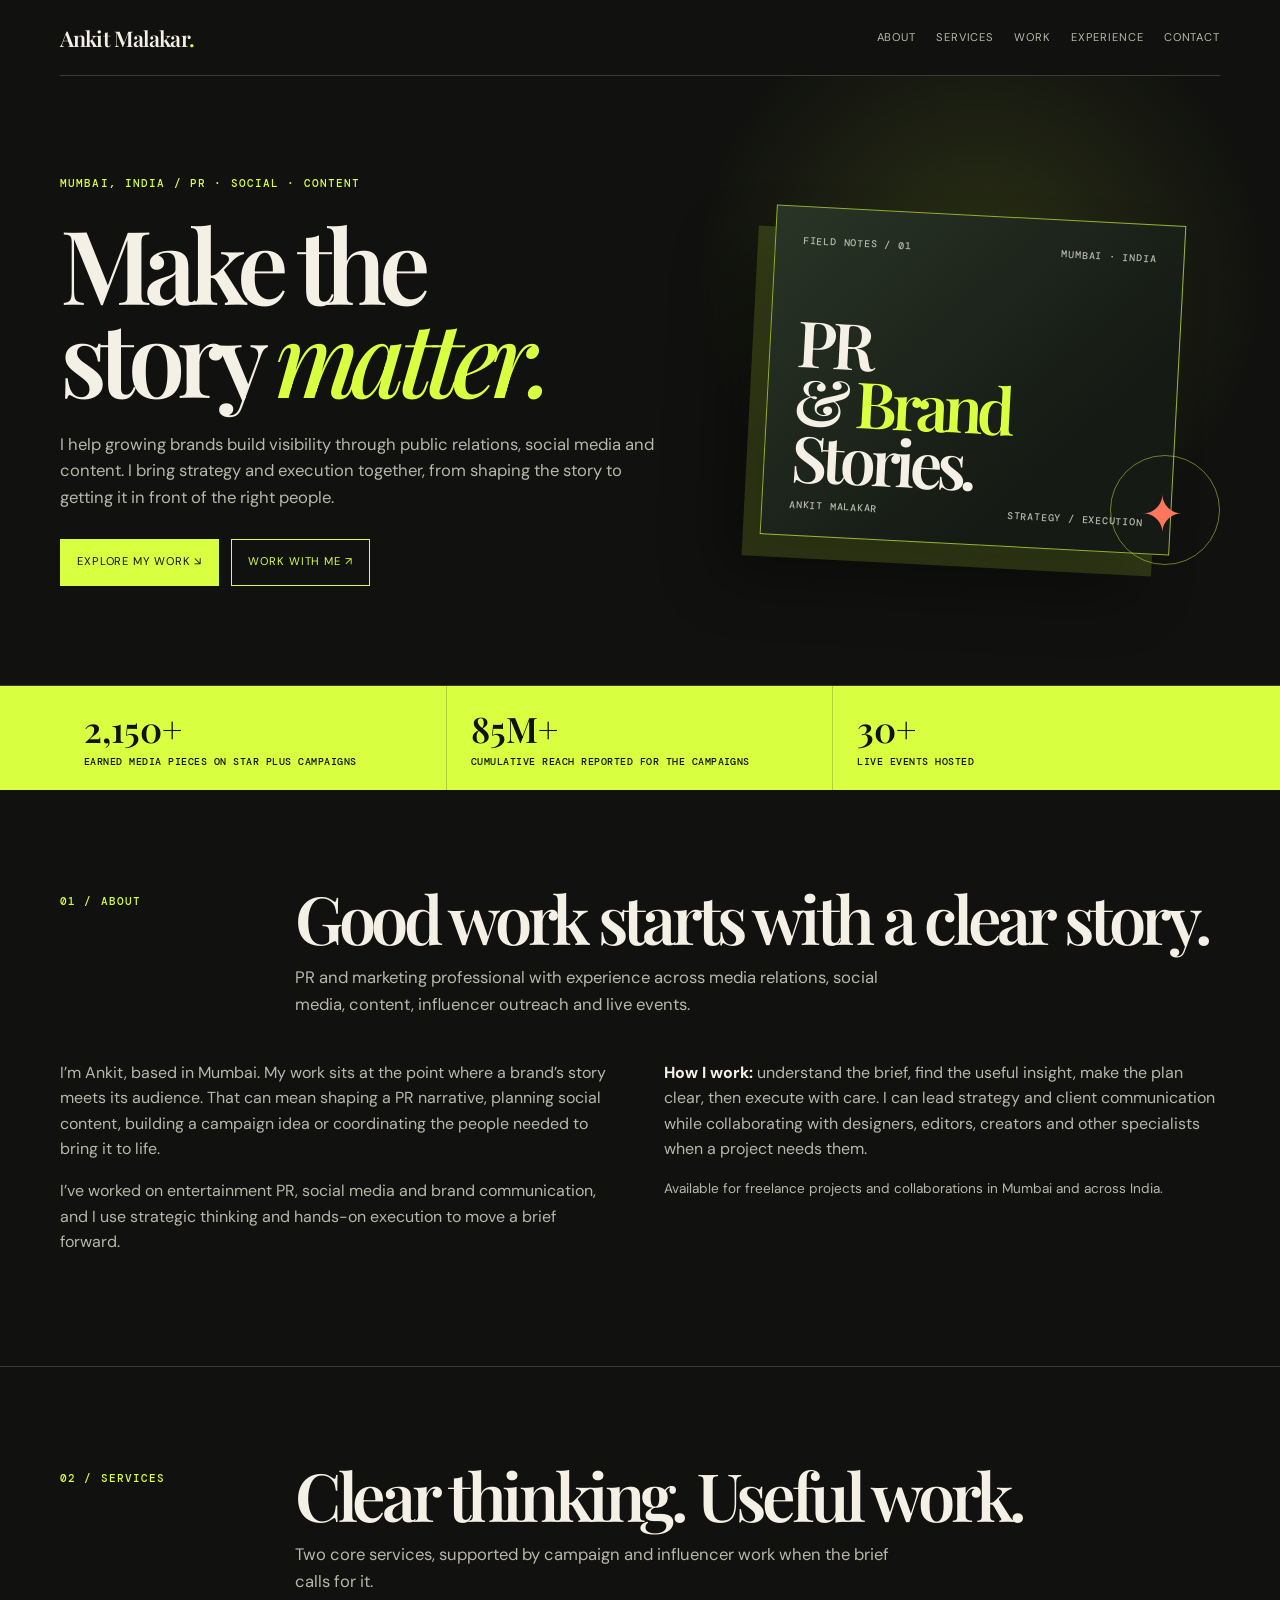
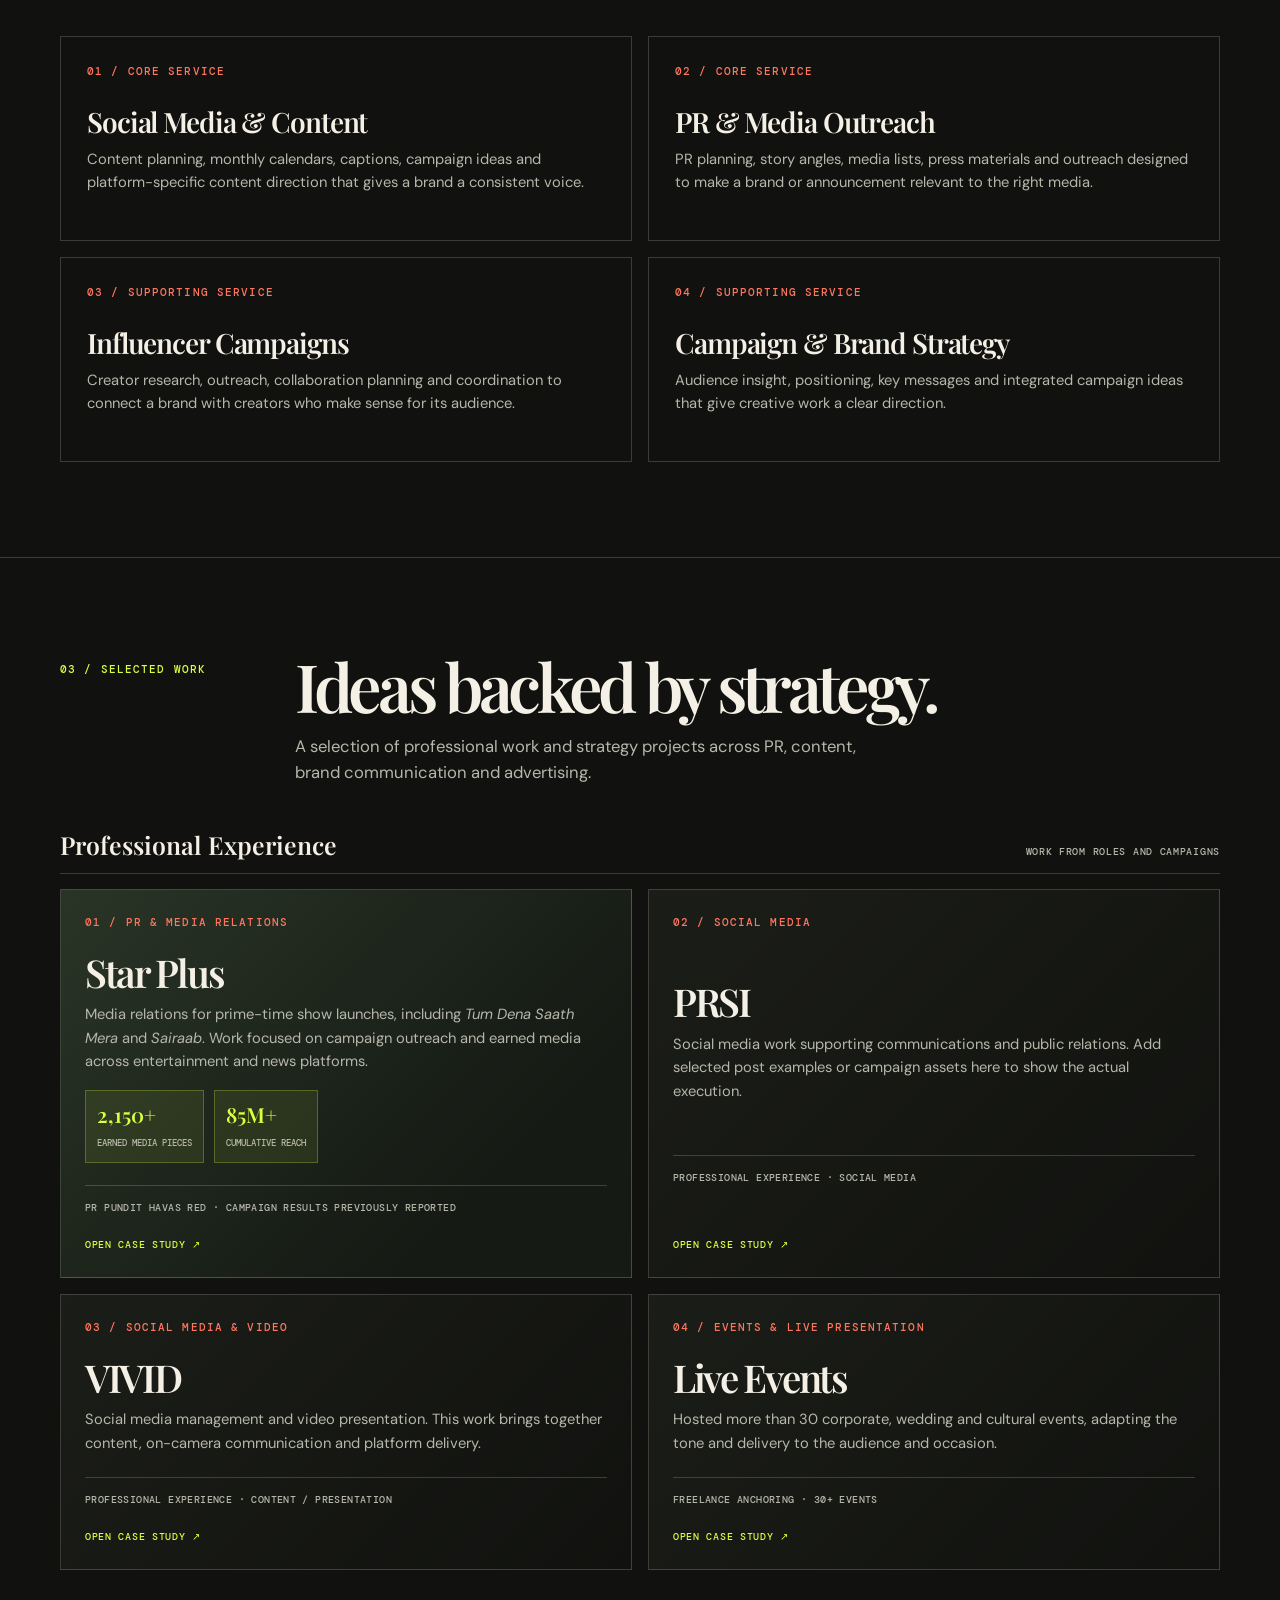
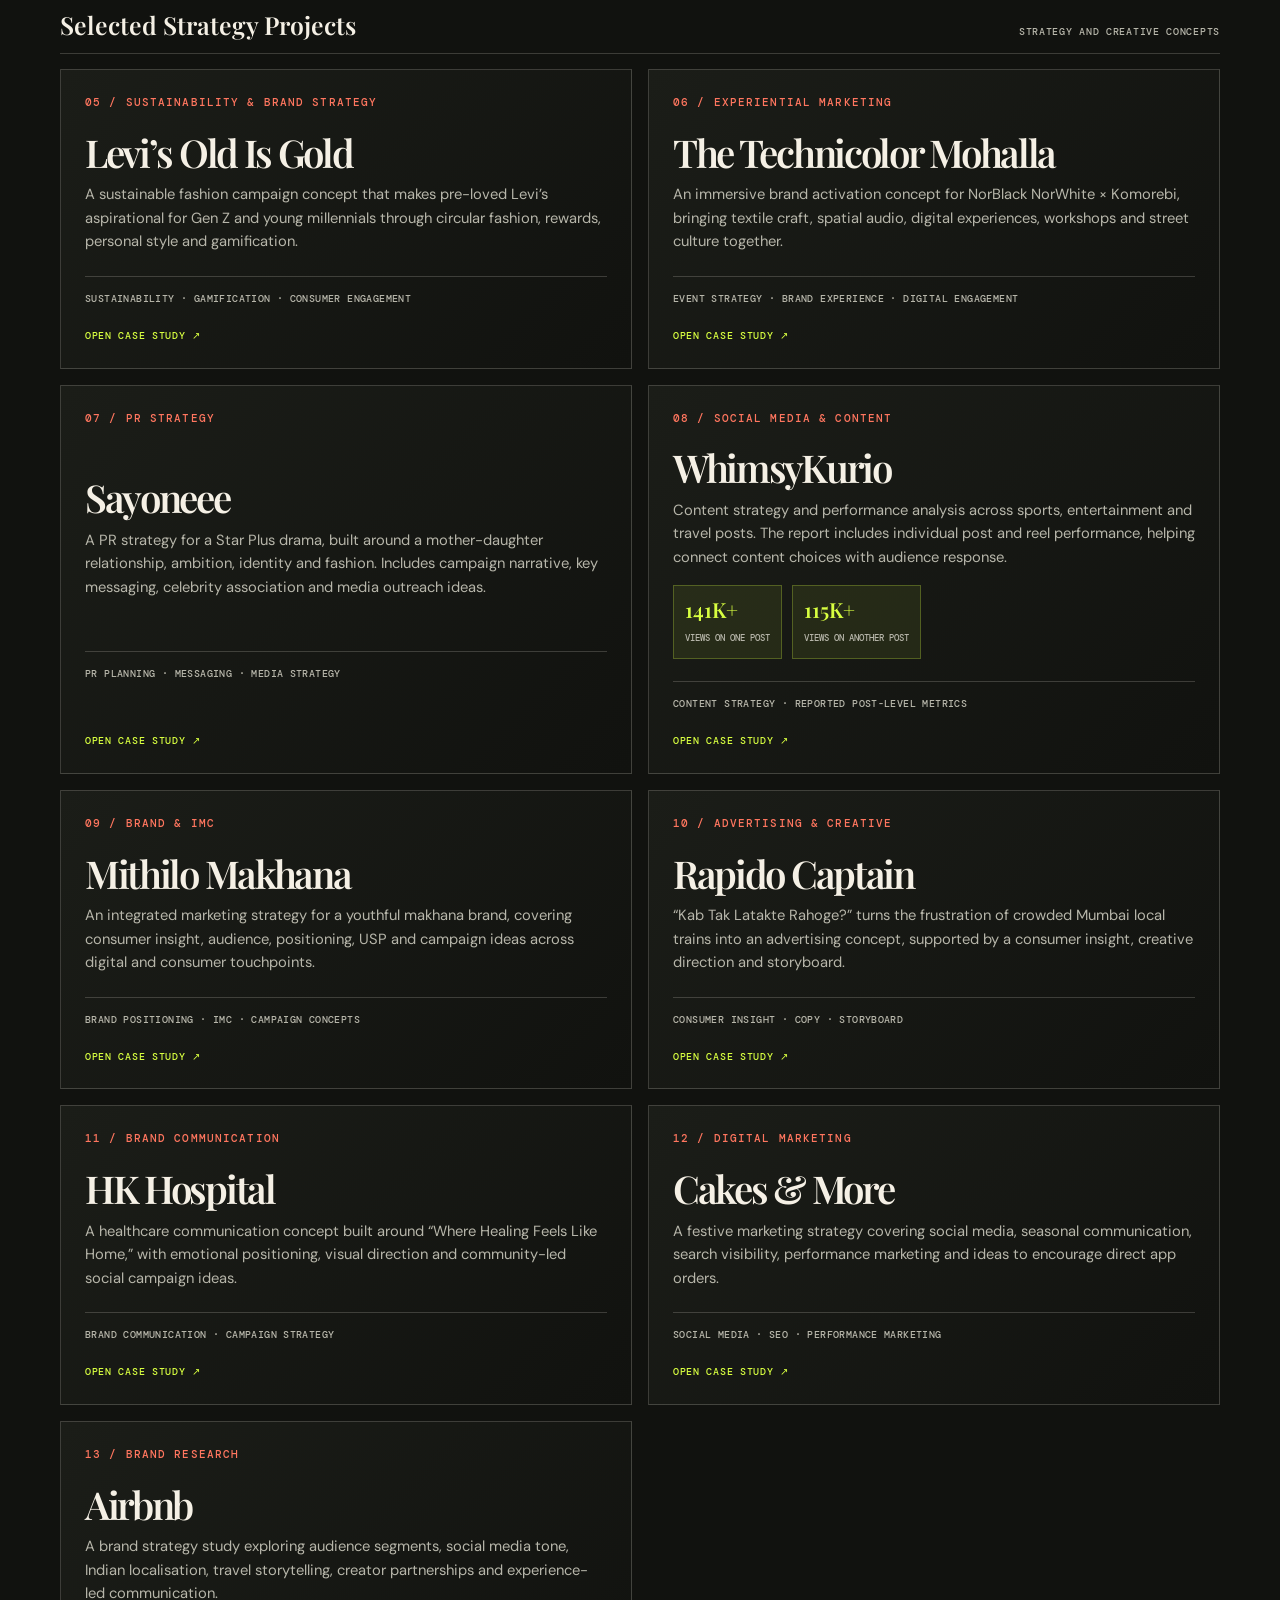
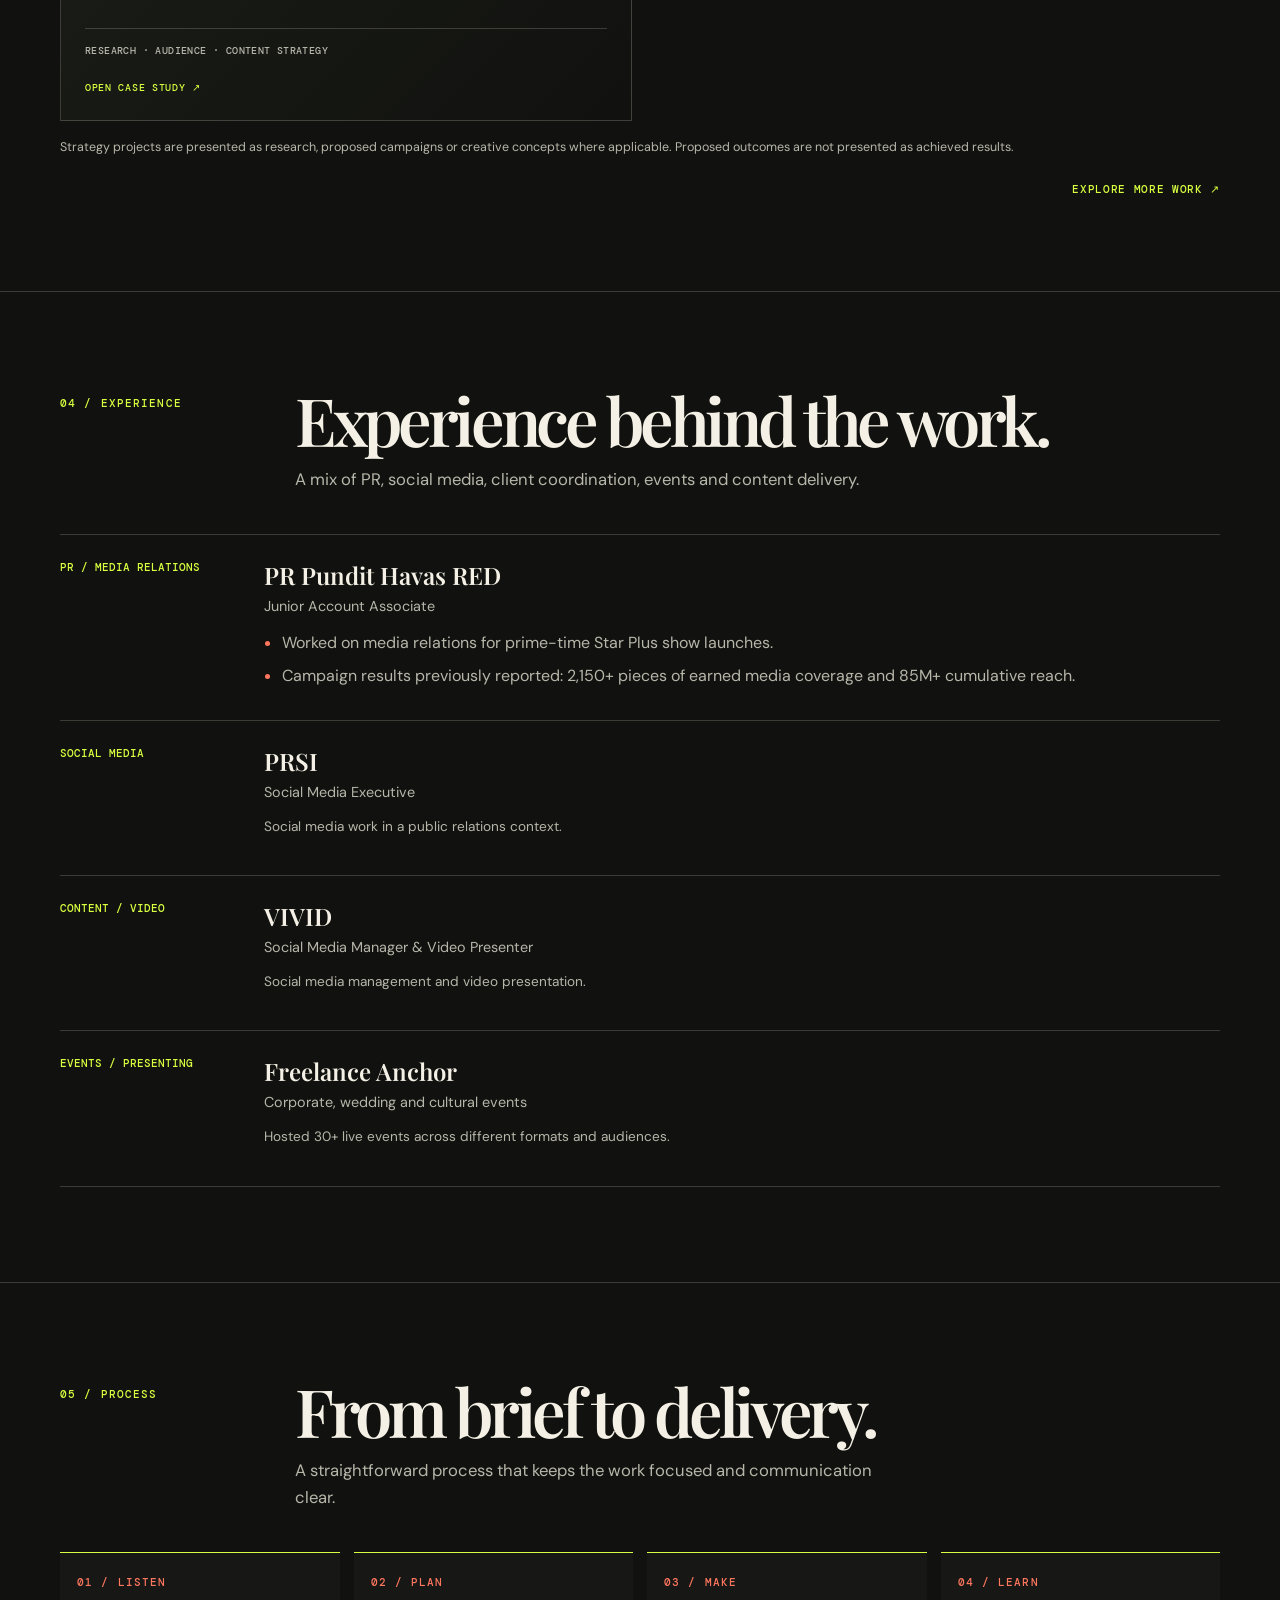
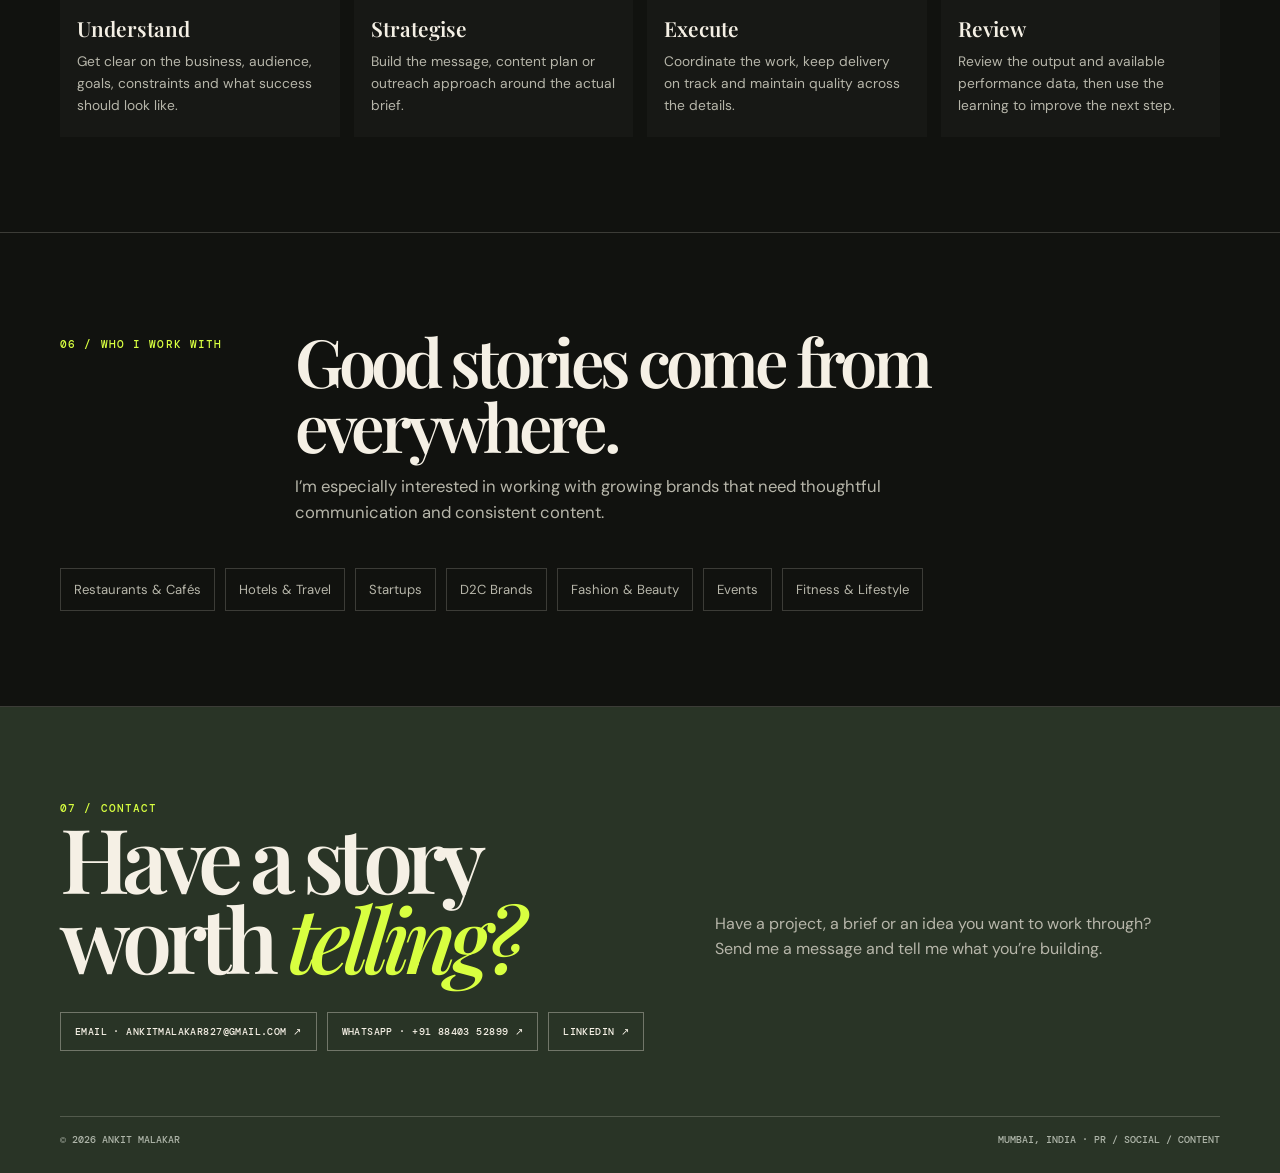
==== commit 5107eca1: "Update print statement from 'Hello' to 'Goodbye'" ====
--- a/index.html
+++ b/index.html
@@ -1,2341 +1,167 @@
-<!DOCTYPE html>
-
+<!doctype html>
 <html lang="en">
 <head>
+<meta charset="utf-8">
+<meta name="viewport" content="width=device-width, initial-scale=1">
+<meta name="theme-color" content="#11120f">
+<meta name="description" content="Ankit Malakar is a Mumbai-based PR and marketing professional working across public relations, media outreach, social media, content and campaign strategy.">
+<meta property="og:title" content="Ankit Malakar | PR & Marketing Consultant">
+<meta property="og:description" content="PR, social media, content and campaign strategy for brands with a story to tell.">
+<meta property="og:url" content="https://ankitmalakar827-web.github.io/">
+<title>Ankit Malakar | PR & Marketing Consultant</title>
+<link rel="preconnect" href="https://fonts.googleapis.com">
+<link rel="preconnect" href="https://fonts.gstatic.com" crossorigin>
+<link href="https://fonts.googleapis.com/css2?family=DM+Mono:wght@400;500&family=DM+Sans:wght@400;500;600;700&family=Playfair+Display:ital,wght@0,500;0,600;0,700;1,500;1,600&display=swap" rel="stylesheet">
+<style>
+:root{--ink:#11120f;--paper:#f5f0e5;--acid:#d8ff40;--coral:#ff765f;--moss:#293426;--line:rgba(245,240,229,.19);--muted:#b7b6aa;--max:1160px}
+*{box-sizing:border-box}html{scroll-behavior:smooth;scroll-padding-top:90px}body{margin:0;background:var(--ink);color:var(--paper);font:16px/1.6 "DM Sans",sans-serif}a{color:inherit;text-decoration:none}a:focus-visible{outline:2px solid var(--acid);outline-offset:4px}.shell{width:min(var(--max),calc(100% - 48px));margin:auto}.mono,.eyebrow,.label{font:500 .7rem/1.5 "DM Mono",monospace;letter-spacing:.1em;text-transform:uppercase}
+.topbar{min-height:76px;display:flex;align-items:center;justify-content:space-between;gap:24px;border-bottom:1px solid var(--line)}.brand{font:600 1.35rem "Playfair Display",serif;letter-spacing:-.04em;white-space:nowrap}.brand span,h1 em,.footer-line em{color:var(--acid)}nav{display:flex;flex-wrap:wrap;gap:20px;color:var(--muted);font-size:.7rem;letter-spacing:.08em;text-transform:uppercase}nav a:hover,.text-link:hover{color:var(--acid)}
+.hero{min-height:610px;display:grid;align-items:center;padding:75px 0;position:relative;overflow:hidden}.hero:before{content:"";position:absolute;width:600px;height:600px;right:0;top:-100px;background:radial-gradient(circle,rgba(216,255,64,.13),transparent 67%);pointer-events:none}.hero-grid{display:grid;grid-template-columns:1.1fr .9fr;align-items:center;gap:60px;position:relative}.eyebrow{color:var(--acid);margin-bottom:24px}h1,h2,h3,h4,p{margin-top:0}h1{max-width:8ch;margin-bottom:28px;font:600 clamp(3.7rem,8vw,7.4rem)/.91 "Playfair Display",serif;letter-spacing:-.075em}h1 em{font-weight:500}.hero-copy,.intro{max-width:55ch;color:var(--muted);font-size:1.04rem}.hero-copy{margin-bottom:28px}.actions{display:flex;flex-wrap:wrap;gap:12px}.button{display:inline-flex;align-items:center;justify-content:center;min-height:47px;padding:12px 16px;border:1px solid var(--acid);color:var(--acid);font-size:.7rem;letter-spacing:.08em;text-transform:uppercase;transition:.2s}.button.primary,.button:hover{background:var(--acid);color:var(--ink)}
+.hero-card-wrap{min-height:370px;position:relative;display:grid;place-items:center}.hero-card{width:min(100%,410px);min-height:330px;position:relative;padding:27px;border:1px solid rgba(216,255,64,.65);background:linear-gradient(135deg,#293426,#151a14 72%);box-shadow:-17px 22px 0 rgba(216,255,64,.15),-38px 42px 60px rgba(0,0,0,.35);transform:rotate(3deg)}.card-top,.card-bottom{display:flex;justify-content:space-between;gap:12px;color:var(--muted);font:500 .62rem "DM Mono",monospace;letter-spacing:.08em}.card-title{margin-top:65px;font:600 clamp(3rem,5vw,4.7rem)/.9 "Playfair Display",serif;letter-spacing:-.08em}.card-title span{color:var(--acid)}.card-bottom{position:absolute;left:27px;right:27px;bottom:24px}.orbit{position:absolute;width:110px;height:110px;right:0;bottom:0;border:1px solid rgba(216,255,64,.45);border-radius:50%}.orbit:after{content:"✦";position:absolute;left:30px;top:18px;color:var(--coral);font-size:3.2rem}
+.proof-strip{background:var(--acid);color:var(--ink)}.proof-inner{display:grid;grid-template-columns:repeat(3,1fr)}.proof{padding:22px 24px;border-right:1px solid rgba(17,18,15,.2)}.proof:last-child{border:0}.proof strong{display:block;font:600 clamp(1.4rem,3vw,2.2rem)/1.2 "Playfair Display",serif}.proof span{display:block;margin-top:5px;font:500 .62rem "DM Mono",monospace;letter-spacing:.05em;text-transform:uppercase}
+section{padding:95px 0;border-bottom:1px solid var(--line)}.section-head{display:grid;grid-template-columns:205px 1fr;gap:30px;margin-bottom:42px}.label{color:var(--acid);padding-top:8px}h2{margin-bottom:14px;font:600 clamp(2.5rem,5.2vw,4.6rem)/.98 "Playfair Display",serif;letter-spacing:-.065em}.intro{margin-bottom:0}.about-grid{display:grid;grid-template-columns:1fr 1fr;gap:48px}.about-grid p{max-width:60ch;color:var(--muted)}.about-grid strong{color:var(--paper)}.small-note{color:var(--muted);font-size:.85rem}
+.service-grid,.case-grid{display:grid;grid-template-columns:repeat(2,minmax(0,1fr));gap:16px}.service{padding:26px;border:1px solid var(--line);min-height:205px;transition:.2s}.service:hover{border-color:var(--acid);transform:translateY(-3px)}.service .mono,.case .mono{color:var(--coral)}.service h3{margin:27px 0 10px;font:600 1.75rem/1.1 "Playfair Display",serif;letter-spacing:-.04em}.service p,.case p{margin:0;color:var(--muted);font-size:.92rem}
+.work-group{margin-top:38px}.group-heading{display:flex;align-items:baseline;justify-content:space-between;gap:20px;padding-bottom:12px;margin-bottom:15px;border-bottom:1px solid var(--line)}.group-heading h3{margin:0;font:600 1.55rem "Playfair Display",serif}.group-heading span{color:var(--muted);font:500 .63rem "DM Mono",monospace;text-transform:uppercase;letter-spacing:.07em}.case{min-height:255px;padding:24px;display:flex;flex-direction:column;justify-content:space-between;gap:22px;border:1px solid var(--line);background:linear-gradient(135deg,#1b1d18,#11120f);transition:.2s}.case:hover{transform:translateY(-4px);border-color:var(--acid)}.case.featured{background:linear-gradient(135deg,#293426,#151a14 75%)}.case h4{margin:0 0 12px;font:600 clamp(1.8rem,3vw,2.4rem)/1 "Playfair Display",serif;letter-spacing:-.06em}.case-foot{padding-top:14px;border-top:1px solid var(--line);color:var(--muted);font:500 .62rem/1.6 "DM Mono",monospace;letter-spacing:.04em;text-transform:uppercase}.metrics{display:flex;flex-wrap:wrap;gap:10px;margin-top:16px}.metric{padding:9px 11px;background:rgba(216,255,64,.08);border:1px solid rgba(216,255,64,.25)}.metric strong{display:block;color:var(--acid);font:600 1.3rem "Playfair Display",serif}.metric span{color:var(--muted);font:500 .58rem "DM Mono",monospace;text-transform:uppercase}.disclaimer{margin:17px 0 0;color:var(--muted);font-size:.78rem}.more-work{margin-top:24px;display:flex;justify-content:flex-end}.text-link{color:var(--acid);font:500 .7rem "DM Mono",monospace;letter-spacing:.06em;text-transform:uppercase}
+.experience-list{border-top:1px solid var(--line)}.experience-item{display:grid;grid-template-columns:170px 1fr;gap:34px;padding:24px 0;border-bottom:1px solid var(--line)}.experience-date{color:var(--acid);font:500 .66rem/1.7 "DM Mono",monospace}.experience-item h3{margin:0;font:600 1.5rem "Playfair Display",serif}.role{margin:4px 0 12px;color:var(--muted);font-size:.9rem}.experience-item ul{margin:0;padding-left:18px;max-width:75ch}.experience-item li{margin:7px 0;color:var(--muted)}.experience-item li::marker{color:var(--coral)}
+.process-grid{display:grid;grid-template-columns:repeat(4,1fr);gap:14px}.process{padding:21px 17px;border-top:1px solid var(--acid);background:rgba(255,255,255,.025)}.process .mono{color:var(--coral)}.process h3{margin:23px 0 8px;font:600 1.3rem "Playfair Display",serif}.process p{margin:0;color:var(--muted);font-size:.86rem}.client-types{display:flex;flex-wrap:wrap;gap:10px}.client-types span{padding:10px 13px;border:1px solid var(--line);color:var(--muted);font-size:.82rem}
+footer{padding:85px 0 27px;background:var(--moss)}.footer-top{display:grid;grid-template-columns:1.1fr .9fr;gap:38px;align-items:end}.footer-line{max-width:10ch;margin:0;font:600 clamp(3rem,7vw,6.5rem)/.9 "Playfair Display",serif;letter-spacing:-.075em}.footer-line em{font-weight:500}.footer-copy{max-width:40ch;color:var(--muted)}.contact-links{display:flex;flex-wrap:wrap;gap:10px;margin:34px 0 65px}.contact-links a{border:1px solid rgba(245,240,229,.35);padding:12px 14px;font:500 .65rem "DM Mono",monospace;letter-spacing:.04em;text-transform:uppercase}.contact-links a:hover{background:var(--acid);color:var(--ink);border-color:var(--acid)}.footer-bottom{display:flex;justify-content:space-between;gap:20px;padding-top:16px;border-top:1px solid rgba(245,240,229,.2);color:#aeb5a9;font:500 .63rem "DM Mono",monospace}
 
-  <!-- Google tag (gtag.js) -->
+.case[role="button"]{cursor:pointer;text-align:left;color:inherit;font:inherit;width:100%;appearance:none;-webkit-appearance:none}
+.case[role="button"]:focus-visible{outline:2px solid var(--acid);outline-offset:4px}
+.case[role="button"]::after{content:"OPEN CASE STUDY ↗";color:var(--acid);font:500 .62rem/1.5 "DM Mono",monospace;letter-spacing:.07em}
+.project-modal{position:fixed;inset:0;z-index:1000;display:none;align-items:center;justify-content:center;padding:22px;background:rgba(0,0,0,.78);backdrop-filter:blur(8px)}
+.project-modal.is-open{display:flex}.project-dialog{position:relative;width:min(900px,100%);max-height:min(88vh,900px);overflow:auto;background:var(--ink);border:1px solid rgba(216,255,64,.5);box-shadow:0 24px 90px rgba(0,0,0,.45)}
+.project-dialog-inner{padding:clamp(24px,5vw,54px)}.project-close{position:sticky;top:14px;float:right;z-index:2;margin:12px 12px -54px 0;width:42px;height:42px;border:1px solid var(--line);background:var(--ink);color:var(--paper);font-size:1.35rem;cursor:pointer}.project-close:hover{background:var(--acid);color:var(--ink)}
+.project-kicker{color:var(--coral);font:500 .7rem/1.5 "DM Mono",monospace;letter-spacing:.1em;text-transform:uppercase;margin-bottom:18px}.project-dialog h2{max-width:14ch;margin-bottom:20px;font-size:clamp(2.7rem,7vw,5rem)}.project-lead{max-width:68ch;color:var(--muted);font-size:1.05rem;margin-bottom:32px}
+.project-detail-grid{display:grid;grid-template-columns:repeat(2,minmax(0,1fr));gap:12px;margin:25px 0 32px}.project-detail{padding:19px;border:1px solid var(--line);background:rgba(255,255,255,.025)}.project-detail h3{margin:0 0 9px;color:var(--acid);font:500 .68rem "DM Mono",monospace;letter-spacing:.08em;text-transform:uppercase}.project-detail p,.project-detail li{color:var(--muted);font-size:.91rem;margin-bottom:0}.project-detail ul{margin:0;padding-left:18px}.project-detail li+li{margin-top:7px}.project-dialog-note{color:var(--muted);font-size:.78rem;padding-top:18px;border-top:1px solid var(--line)}.project-dialog-actions{display:flex;flex-wrap:wrap;gap:10px;margin-top:24px}
+@media(max-width:620px){.project-modal{padding:8px}.project-dialog{max-height:94vh}.project-detail-grid{grid-template-columns:1fr}.project-close{margin:8px 8px -50px 0}}
 
-  <script async src="https://www.googletagmanager.com/gtag/js?id=G-0YE8R2LJZ4"></script>
+@media(max-width:850px){.hero-grid{grid-template-columns:1fr;gap:30px}.hero{padding:65px 0}.hero-card-wrap{min-height:340px}.hero-card{justify-self:start;max-width:430px}.section-head{grid-template-columns:1fr;gap:10px}.about-grid{gap:24px}.process-grid{grid-template-columns:repeat(2,1fr)}}
+@media(max-width:620px){.shell{width:min(var(--max),calc(100% - 32px))}.topbar{padding:16px 0;align-items:flex-start}.topbar nav{justify-content:flex-end;gap:8px 12px;max-width:225px;font-size:.6rem}.hero{min-height:0;padding:58px 0 45px}h1{font-size:clamp(3.4rem,16vw,5.2rem)}.hero-card-wrap{min-height:290px}.hero-card{min-height:270px;padding:21px}.card-title{margin-top:52px}.card-bottom{left:21px;right:21px;bottom:20px}.proof-inner{grid-template-columns:1fr}.proof{padding:16px 20px;border-right:0;border-bottom:1px solid rgba(17,18,15,.2)}.proof:last-child{border-bottom:0}section{padding:68px 0}.about-grid,.service-grid,.case-grid,.footer-top{grid-template-columns:1fr}.experience-item{grid-template-columns:1fr;gap:7px}.process-grid{grid-template-columns:1fr 1fr}.group-heading{align-items:flex-start;flex-direction:column;gap:5px}.footer-bottom{flex-direction:column}.contact-links{margin-bottom:48px}}
+@media(prefers-reduced-motion:reduce){html{scroll-behavior:auto}*,*::before,*::after{animation-duration:.01ms!important;animation-iteration-count:1!important;transition-duration:.01ms!important}}
+</style>
+</head>
+<body>
+<header class="shell topbar">
+  <a class="brand" href="#top">Ankit Malakar<span>.</span></a>
+  <nav aria-label="Main navigation"><a href="#about">About</a><a href="#services">Services</a><a href="#work">Work</a><a href="#experience">Experience</a><a href="#contact">Contact</a></nav>
+</header>
+<main id="top">
+  <section class="hero"><div class="shell hero-grid">
+    <div><div class="eyebrow">Mumbai, India / PR · Social · Content</div><h1>Make the story <em>matter.</em></h1>
+      <p class="hero-copy">I help growing brands build visibility through public relations, social media and content. I bring strategy and execution together, from shaping the story to getting it in front of the right people.</p>
+      <div class="actions"><a class="button primary" href="#work">Explore my work ↘</a><a class="button" href="#contact">Work with me ↗</a></div>
+    </div>
+    <div class="hero-card-wrap" aria-label="Ankit Malakar, PR and marketing"><div class="hero-card">
+      <div class="card-top"><span>FIELD NOTES / 01</span><span>MUMBAI · INDIA</span></div><div class="card-title">PR<br>&amp; <span>Brand</span><br>Stories.</div><div class="card-bottom"><span>ANKIT MALAKAR</span><span>STRATEGY / EXECUTION</span></div>
+    </div><div class="orbit" aria-hidden="true"></div></div>
+  </div></section>
+  <div class="proof-strip"><div class="shell proof-inner">
+    <div class="proof"><strong>2,150+</strong><span>Earned media pieces on Star Plus campaigns</span></div>
+    <div class="proof"><strong>85M+</strong><span>Cumulative reach reported for the campaigns</span></div>
+    <div class="proof"><strong>30+</strong><span>Live events hosted</span></div>
+  </div></div>
 
-  <script>
-    window.dataLayer = window.dataLayer || [];
-    function gtag(){dataLayer.push(arguments);}
-    gtag('js', new Date());
-    gtag('config', 'G-0YE8R2LJZ4');
-  </script>
+  <section id="about"><div class="shell">
+    <div class="section-head"><div class="label">01 / About</div><div><h2>Good work starts with a clear story.</h2><p class="intro">PR and marketing professional with experience across media relations, social media, content, influencer outreach and live events.</p></div></div>
+    <div class="about-grid"><div><p>I’m Ankit, based in Mumbai. My work sits at the point where a brand’s story meets its audience. That can mean shaping a PR narrative, planning social content, building a campaign idea or coordinating the people needed to bring it to life.</p><p>I’ve worked on entertainment PR, social media and brand communication, and I use strategic thinking and hands-on execution to move a brief forward.</p></div>
+    <div><p><strong>How I work:</strong> understand the brief, find the useful insight, make the plan clear, then execute with care. I can lead strategy and client communication while collaborating with designers, editors, creators and other specialists when a project needs them.</p><p class="small-note">Available for freelance projects and collaborations in Mumbai and across India.</p></div></div>
+  </div></section>
 
+  <section id="services"><div class="shell">
+    <div class="section-head"><div class="label">02 / Services</div><div><h2>Clear thinking. Useful work.</h2><p class="intro">Two core services, supported by campaign and influencer work when the brief calls for it.</p></div></div>
+    <div class="service-grid">
+      <article class="service"><div class="mono">01 / Core service</div><h3>Social Media &amp; Content</h3><p>Content planning, monthly calendars, captions, campaign ideas and platform-specific content direction that gives a brand a consistent voice.</p></article>
+      <article class="service"><div class="mono">02 / Core service</div><h3>PR &amp; Media Outreach</h3><p>PR planning, story angles, media lists, press materials and outreach designed to make a brand or announcement relevant to the right media.</p></article>
+      <article class="service"><div class="mono">03 / Supporting service</div><h3>Influencer Campaigns</h3><p>Creator research, outreach, collaboration planning and coordination to connect a brand with creators who make sense for its audience.</p></article>
+      <article class="service"><div class="mono">04 / Supporting service</div><h3>Campaign &amp; Brand Strategy</h3><p>Audience insight, positioning, key messages and integrated campaign ideas that give creative work a clear direction.</p></article>
+    </div>
+  </div></section>
 
-  <meta charset="UTF-8">
+  <section id="work"><div class="shell">
+    <div class="section-head"><div class="label">03 / Selected Work</div><div><h2>Ideas backed by strategy.</h2><p class="intro">A selection of professional work and strategy projects across PR, content, brand communication and advertising.</p></div></div>
+    <div class="work-group"><div class="group-heading"><h3>Professional Experience</h3><span>Work from roles and campaigns</span></div>
+      <div class="case-grid">
+        <article class="case featured" data-project="star-plus" role="button" tabindex="0" aria-haspopup="dialog" aria-label="Open star plus case study"><div class="mono">01 / PR &amp; Media Relations</div><div><h4>Star Plus</h4><p>Media relations for prime-time show launches, including <em>Tum Dena Saath Mera</em> and <em>Sairaab</em>. Work focused on campaign outreach and earned media across entertainment and news platforms.</p><div class="metrics"><div class="metric"><strong>2,150+</strong><span>Earned media pieces</span></div><div class="metric"><strong>85M+</strong><span>Cumulative reach</span></div></div></div><div class="case-foot">PR Pundit Havas RED · Campaign results previously reported</div></article>
+        <article class="case" data-project="prsi" role="button" tabindex="0" aria-haspopup="dialog" aria-label="Open prsi case study"><div class="mono">02 / Social Media</div><div><h4>PRSI</h4><p>Social media work supporting communications and public relations. Add selected post examples or campaign assets here to show the actual execution.</p></div><div class="case-foot">Professional experience · Social media</div></article>
+        <article class="case" data-project="vivid" role="button" tabindex="0" aria-haspopup="dialog" aria-label="Open vivid case study"><div class="mono">03 / Social Media &amp; Video</div><div><h4>VIVID</h4><p>Social media management and video presentation. This work brings together content, on-camera communication and platform delivery.</p></div><div class="case-foot">Professional experience · Content / presentation</div></article>
+        <article class="case" data-project="live-events" role="button" tabindex="0" aria-haspopup="dialog" aria-label="Open live events case study"><div class="mono">04 / Events &amp; Live Presentation</div><div><h4>Live Events</h4><p>Hosted more than 30 corporate, wedding and cultural events, adapting the tone and delivery to the audience and occasion.</p></div><div class="case-foot">Freelance anchoring · 30+ events</div></article>
+      </div>
+    </div>
+    <div class="work-group"><div class="group-heading"><h3>Selected Strategy Projects</h3><span>Strategy and creative concepts</span></div>
+      <div class="case-grid">
+        <article class="case" data-project="levis-old-is-gold" role="button" tabindex="0" aria-haspopup="dialog" aria-label="Open Levi's Old is Gold case study"><div class="mono">05 / Sustainability &amp; Brand Strategy</div><div><h4>Levi’s Old Is Gold</h4><p>A sustainable fashion campaign concept that makes pre-loved Levi’s aspirational for Gen Z and young millennials through circular fashion, rewards, personal style and gamification.</p></div><div class="case-foot">Sustainability · Gamification · Consumer engagement</div></article>
+        <article class="case" data-project="technicolor-mohalla" role="button" tabindex="0" aria-haspopup="dialog" aria-label="Open The Technicolor Mohalla case study"><div class="mono">06 / Experiential Marketing</div><div><h4>The Technicolor Mohalla</h4><p>An immersive brand activation concept for NorBlack NorWhite × Komorebi, bringing textile craft, spatial audio, digital experiences, workshops and street culture together.</p></div><div class="case-foot">Event strategy · Brand experience · Digital engagement</div></article>
+        <article class="case" data-project="sayoneee" role="button" tabindex="0" aria-haspopup="dialog" aria-label="Open sayoneee case study"><div class="mono">07 / PR Strategy</div><div><h4>Sayoneee</h4><p>A PR strategy for a Star Plus drama, built around a mother-daughter relationship, ambition, identity and fashion. Includes campaign narrative, key messaging, celebrity association and media outreach ideas.</p></div><div class="case-foot">PR planning · Messaging · Media strategy</div></article>
+        <article class="case" data-project="whimsykurio" role="button" tabindex="0" aria-haspopup="dialog" aria-label="Open whimsykurio case study"><div class="mono">08 / Social Media &amp; Content</div><div><h4>WhimsyKurio</h4><p>Content strategy and performance analysis across sports, entertainment and travel posts. The report includes individual post and reel performance, helping connect content choices with audience response.</p><div class="metrics"><div class="metric"><strong>141K+</strong><span>Views on one post</span></div><div class="metric"><strong>115K+</strong><span>Views on another post</span></div></div></div><div class="case-foot">Content strategy · Reported post-level metrics</div></article>
+        <article class="case" data-project="mithilo-makhana" role="button" tabindex="0" aria-haspopup="dialog" aria-label="Open mithilo makhana case study"><div class="mono">09 / Brand &amp; IMC</div><div><h4>Mithilo Makhana</h4><p>An integrated marketing strategy for a youthful makhana brand, covering consumer insight, audience, positioning, USP and campaign ideas across digital and consumer touchpoints.</p></div><div class="case-foot">Brand positioning · IMC · Campaign concepts</div></article>
+        <article class="case" data-project="rapido-captain" role="button" tabindex="0" aria-haspopup="dialog" aria-label="Open rapido captain case study"><div class="mono">10 / Advertising &amp; Creative</div><div><h4>Rapido Captain</h4><p>“Kab Tak Latakte Rahoge?” turns the frustration of crowded Mumbai local trains into an advertising concept, supported by a consumer insight, creative direction and storyboard.</p></div><div class="case-foot">Consumer insight · Copy · Storyboard</div></article>
+        <article class="case" data-project="hk-hospital" role="button" tabindex="0" aria-haspopup="dialog" aria-label="Open hk hospital case study"><div class="mono">11 / Brand Communication</div><div><h4>HK Hospital</h4><p>A healthcare communication concept built around “Where Healing Feels Like Home,” with emotional positioning, visual direction and community-led social campaign ideas.</p></div><div class="case-foot">Brand communication · Campaign strategy</div></article>
+        <article class="case" data-project="cakes-and-more" role="button" tabindex="0" aria-haspopup="dialog" aria-label="Open cakes and more case study"><div class="mono">12 / Digital Marketing</div><div><h4>Cakes &amp; More</h4><p>A festive marketing strategy covering social media, seasonal communication, search visibility, performance marketing and ideas to encourage direct app orders.</p></div><div class="case-foot">Social media · SEO · Performance marketing</div></article>
+        <article class="case" data-project="airbnb" role="button" tabindex="0" aria-haspopup="dialog" aria-label="Open airbnb case study"><div class="mono">13 / Brand Research</div><div><h4>Airbnb</h4><p>A brand strategy study exploring audience segments, social media tone, Indian localisation, travel storytelling, creator partnerships and experience-led communication.</p></div><div class="case-foot">Research · Audience · Content strategy</div></article>
+      </div>
+      <p class="disclaimer">Strategy projects are presented as research, proposed campaigns or creative concepts where applicable. Proposed outcomes are not presented as achieved results.</p>
+    </div>
+    <div class="more-work"><a class="text-link" href="https://drive.google.com/drive/folders/1Pm1RPRlH8gkhnq12C0WuKM2XN7uE4Ua9" target="_blank" rel="noopener noreferrer">Explore more work ↗</a></div>
+  </div></section>
 
-  <meta
-    name="viewport"
-    content="width=device-width, initial-scale=1.0"
-  >
+  <section id="experience"><div class="shell">
+    <div class="section-head"><div class="label">04 / Experience</div><div><h2>Experience behind the work.</h2><p class="intro">A mix of PR, social media, client coordination, events and content delivery.</p></div></div>
+    <div class="experience-list">
+      <article class="experience-item"><div class="experience-date">PR / MEDIA RELATIONS</div><div><h3>PR Pundit Havas RED</h3><div class="role">Junior Account Associate</div><ul><li>Worked on media relations for prime-time Star Plus show launches.</li><li>Campaign results previously reported: 2,150+ pieces of earned media coverage and 85M+ cumulative reach.</li></ul></div></article>
+      <article class="experience-item"><div class="experience-date">SOCIAL MEDIA</div><div><h3>PRSI</h3><div class="role">Social Media Executive</div><p class="small-note">Social media work in a public relations context.</p></div></article>
+      <article class="experience-item"><div class="experience-date">CONTENT / VIDEO</div><div><h3>VIVID</h3><div class="role">Social Media Manager &amp; Video Presenter</div><p class="small-note">Social media management and video presentation.</p></div></article>
+      <article class="experience-item"><div class="experience-date">EVENTS / PRESENTING</div><div><h3>Freelance Anchor</h3><div class="role">Corporate, wedding and cultural events</div><p class="small-note">Hosted 30+ live events across different formats and audiences.</p></div></article>
+    </div>
+  </div></section>
 
-  <meta
-    name="theme-color"
-    content="#11120f"
-  >
+  <section id="process"><div class="shell">
+    <div class="section-head"><div class="label">05 / Process</div><div><h2>From brief to delivery.</h2><p class="intro">A straightforward process that keeps the work focused and communication clear.</p></div></div>
+    <div class="process-grid">
+      <article class="process"><div class="mono">01 / Listen</div><h3>Understand</h3><p>Get clear on the business, audience, goals, constraints and what success should look like.</p></article>
+      <article class="process"><div class="mono">02 / Plan</div><h3>Strategise</h3><p>Build the message, content plan or outreach approach around the actual brief.</p></article>
+      <article class="process"><div class="mono">03 / Make</div><h3>Execute</h3><p>Coordinate the work, keep delivery on track and maintain quality across the details.</p></article>
+      <article class="process"><div class="mono">04 / Learn</div><h3>Review</h3><p>Review the output and available performance data, then use the learning to improve the next step.</p></article>
+    </div>
+  </div></section>
 
+  <section id="clients"><div class="shell">
+    <div class="section-head"><div class="label">06 / Who I work with</div><div><h2>Good stories come from everywhere.</h2><p class="intro">I’m especially interested in working with growing brands that need thoughtful communication and consistent content.</p></div></div>
+    <div class="client-types"><span>Restaurants &amp; Cafés</span><span>Hotels &amp; Travel</span><span>Startups</span><span>D2C Brands</span><span>Fashion &amp; Beauty</span><span>Events</span><span>Fitness &amp; Lifestyle</span></div>
+  </div></section>
+</main>
+<footer id="contact"><div class="shell">
+  <div class="footer-top"><div><div class="label">07 / Contact</div><h2 class="footer-line">Have a story worth <em>telling?</em></h2></div><p class="footer-copy">Have a project, a brief or an idea you want to work through? Send me a message and tell me what you’re building.</p></div>
+  <div class="contact-links"><a href="mailto:ankitmalakar827@gmail.com">Email · ankitmalakar827@gmail.com ↗</a><a href="https://wa.me/918840352899" target="_blank" rel="noopener noreferrer">WhatsApp · +91 88403 52899 ↗</a><a href="https://www.linkedin.com/in/ankit-malakar-7089a7202" target="_blank" rel="noopener noreferrer">LinkedIn ↗</a></div>
+  <div class="footer-bottom"><span>© 2026 ANKIT MALAKAR</span><span>MUMBAI, INDIA · PR / SOCIAL / CONTENT</span></div>
+</div></footer>
 
-  <title>
-    Ankit Malakar — PR, Communications & Brand Strategy | Mumbai
-  </title>
-
-
-  <meta
-    name="description"
-    content="Ankit Malakar is a Mumbai-based PR and communications professional with experience in media relations, multi-city event operations, and brand strategy. 2,150+ media placements, 85M+ cumulative reach."
-  >
-
-
-  <meta
-    name="robots"
-    content="index, follow"
-  >
-
-
-  <link
-    rel="canonical"
-    href="https://github.com/ankitmalakar827-web/Ankit-Portfolio"
-  >
-
-
-  <meta
-    property="og:type"
-    content="profile"
-  >
-
-  <meta
-    property="og:title"
-    content="Ankit Malakar — PR, Communications & Brand Strategy"
-  >
-
-  <meta
-    property="og:description"
-    content="PR and communications professional in Mumbai. Media relations, event operations, and brand strategy — with measurable outcomes."
-  >
-
-  <meta
-    property="og:url"
-    content="https://github.com/ankitmalakar827-web/Ankit-Portfolio"
-  >
-
-
-  <!-- =======================================================
-       FONTS
-  ======================================================== -->
-
-  <link
-    rel="preconnect"
-    href="https://fonts.googleapis.com"
-  >
-
-  <link
-    rel="preconnect"
-    href="https://fonts.gstatic.com"
-    crossorigin
-  >
-
-  <link
-    href="https://fonts.googleapis.com/css2?family=DM+Mono:wght@400;500&family=DM+Sans:opsz,wght@9..40,400;9..40,500;9..40,600;9..40,700&family=Playfair+Display:ital,wght@0,500;0,600;0,700;1,500;1,600&display=swap"
-    rel="stylesheet"
-  >
-
-
-  <!-- =======================================================
-       STRUCTURED DATA
-  ======================================================== -->
-
-  <script type="application/ld+json">
-  {
-    "@context":"https://schema.org",
-    "@type":"Person",
-    "name":"Ankit Malakar",
-    "jobTitle":"PR, Communications & Experiential Marketing Professional",
-    "url":"https://github.com/ankitmalakar827-web/Ankit-Portfolio",
-    "sameAs":[
-      "https://www.linkedin.com/in/ankit-malakar-7089a7202",
-      "https://drive.google.com/drive/folders/1Pm1RPRlH8gkhnq12C0WuKM2XN7uE4Ua9"
-    ],
-    "address":{
-      "@type":"PostalAddress",
-      "addressLocality":"Mumbai",
-      "addressRegion":"Maharashtra",
-      "addressCountry":"IN"
-    },
-    "knowsAbout":[
-      "Public Relations",
-      "Media Relations",
-      "Experiential Marketing",
-      "Event Operations",
-      "Client Servicing",
-      "Vendor Management",
-      "Integrated Marketing Communication",
-      "Brand Strategy",
-      "SEO",
-      "Generative Engine Optimization",
-      "Google Ads",
-      "Meta Ads"
-    ]
-  }
-  </script>
-
-
-  <style>
-
-
-    /* =========================================================
-       ROOT
-    ========================================================= */
-
-    :root{
-      --ink:#11120f;
-      --paper:#f5f0e5;
-      --acid:#d8ff40;
-      --coral:#ff6d52;
-      --moss:#293426;
-      --line:rgba(245,240,229,.22);
-      --muted:#b7b6aa;
-      --max:1180px;
-    }
-
-
-    /* =========================================================
-       RESET
-    ========================================================= */
-
-    *{
-      box-sizing:border-box;
-    }
-
-
-    html{
-      scroll-behavior:smooth;
-    }
-
-
-    body{
-      margin:0;
-      background:var(--ink);
-      color:var(--paper);
-      font-family:"DM Sans",sans-serif;
-      font-size:16px;
-      line-height:1.5;
-      overflow-x:hidden;
-    }
-
-
-    a{
-      color:inherit;
-      text-decoration:none;
-    }
-
-
-    button{
-      font-family:inherit;
-    }
-
-
-    .shell{
-      width:min(
-        var(--max),
-        calc(100% - 48px)
-      );
-
-      margin:auto;
-    }
-
-
-
-    /* =========================================================
-       NAVIGATION
-    ========================================================= */
-
-    .topbar{
-      height:76px;
-      display:flex;
-      justify-content:space-between;
-      align-items:center;
-      position:relative;
-      z-index:5;
-      border-bottom:1px solid var(--line);
-    }
-
-
-    .brand{
-      font-family:"Playfair Display",serif;
-      font-size:1.35rem;
-      letter-spacing:-.04em;
-    }
-
-
-    .brand i{
-      color:var(--acid);
-    }
-
-
-    nav{
-      display:flex;
-      gap:22px;
-      font-size:.72rem;
-      text-transform:uppercase;
-      letter-spacing:.08em;
-      color:var(--muted);
-    }
-
-
-    nav a{
-      transition:.2s ease;
-    }
-
-
-    nav a:hover{
-      color:var(--acid);
-    }
-
-
-
-    /* =========================================================
-       HERO
-    ========================================================= */
-
-    .hero{
-      min-height:680px;
-      position:relative;
-      isolation:isolate;
-      padding:88px 0 58px;
-      display:grid;
-      align-items:center;
-    }
-
-
-    .hero::before{
-      content:"";
-      position:absolute;
-      inset:0 0 auto 28%;
-      height:580px;
-
-      background:
-        radial-gradient(
-          ellipse,
-          rgba(216,255,64,.2),
-          transparent 65%
-        );
-
-      filter:blur(20px);
-      z-index:-2;
-    }
-
-
-    .hero-grid{
-      display:grid;
-      grid-template-columns:1.15fr .85fr;
-      gap:60px;
-      align-items:center;
-    }
-
-
-    .eyebrow,
-    .mono{
-      font:
-        500 .7rem
-        "DM Mono",monospace;
-
-      letter-spacing:.11em;
-      text-transform:uppercase;
-    }
-
-
-    .eyebrow{
-      color:var(--acid);
-      margin-bottom:23px;
-    }
-
-
-    .hero h1{
-      margin:0;
-
-      font:
-        600 clamp(3.7rem,8vw,7.7rem)/.88
-        "Playfair Display",serif;
-
-      letter-spacing:-.075em;
-      max-width:8ch;
-    }
-
-
-    .hero h1 em{
-      color:var(--acid);
-      font-weight:500;
-    }
-
-
-    .hero-copy{
-      color:var(--muted);
-      max-width:50ch;
-      margin:32px 0 28px;
-      font-size:1.04rem;
-    }
-
-
-    .hero-contact{
-      display:flex;
-      align-items:center;
-      flex-wrap:wrap;
-      gap:16px;
-    }
-
-
-    .cta{
-      display:inline-flex;
-      align-items:center;
-      gap:12px;
-
-      padding:13px 17px;
-
-      border:1px solid var(--acid);
-
-      font-size:.78rem;
-      text-transform:uppercase;
-      letter-spacing:.1em;
-
-      color:var(--acid);
-
-      transition:.25s ease;
-    }
-
-
-    .cta:hover{
-      background:var(--acid);
-      color:var(--ink);
-    }
-
-
-
-    /* =========================================================
-       HERO CARD
-    ========================================================= */
-
-    .orbital{
-      height:410px;
-      perspective:1000px;
-      position:relative;
-    }
-
-
-    .card-3d{
-      position:absolute;
-      inset:20px 4px 0 45px;
-
-      background:
-        linear-gradient(
-          135deg,
-          #293426,
-          #151a14 72%
-        );
-
-      border:1px solid rgba(216,255,64,.65);
-
-      padding:31px;
-
-      transform:
-        rotateY(-15deg)
-        rotateX(8deg)
-        rotateZ(4deg);
-
-      transform-style:preserve-3d;
-
-      box-shadow:
-        -28px 31px 0 rgba(216,255,64,.18),
-        -50px 55px 55px rgba(0,0,0,.45);
-
-      transition:transform .8s ease;
-    }
-
-
-    .card-3d:hover{
-      transform:
-        rotateY(-3deg)
-        rotateX(2deg)
-        rotateZ(1deg)
-        translateY(-10px);
-    }
-
-
-    .card-3d::after{
-      content:"";
-      position:absolute;
-      inset:14px;
-
-      border:1px solid rgba(245,240,229,.25);
-
-      transform:translateZ(22px);
-    }
-
-
-    .card-top,
-    .card-bottom{
-      position:relative;
-      z-index:1;
-
-      display:flex;
-      justify-content:space-between;
-
-      font:
-        500 .65rem
-        "DM Mono",monospace;
-
-      letter-spacing:.09em;
-    }
-
-
-    .card-center{
-      position:relative;
-      z-index:1;
-
-      margin-top:75px;
-
-      font:
-        600 clamp(3.2rem,6vw,5rem)/.85
-        "Playfair Display",serif;
-
-      letter-spacing:-.08em;
-    }
-
-
-    .card-center span{
-      color:var(--acid);
-    }
-
-
-    .card-bottom{
-      position:absolute;
-      bottom:31px;
-      left:31px;
-      right:31px;
-      color:var(--muted);
-    }
-
-
-    .orbit{
-      position:absolute;
-
-      border:1px solid rgba(216,255,64,.4);
-
-      border-radius:50%;
-
-      width:140px;
-      height:140px;
-
-      right:-16px;
-      bottom:0;
-
-      animation:
-        float
-        16s
-        ease-in-out
-        infinite;
-    }
-
-
-    .orbit::after{
-      content:"✦";
-
-      position:absolute;
-
-      left:38px;
-      top:33px;
-
-      color:var(--coral);
-
-      font-size:3rem;
-    }
-
-
-    @keyframes float{
-
-      50%{
-        transform:
-          translateY(-6px)
-          rotate(4deg);
-      }
-
-    }
-
-
-
-    /* =========================================================
-       MARQUEE
-    ========================================================= */
-
-    .marquee{
-      width:100%;
-      overflow:hidden;
-
-      background:var(--acid);
-      color:var(--ink);
-
-      border-block:1px solid var(--ink);
-    }
-
-
-    .marquee-track{
-      display:flex;
-      width:max-content;
-
-      will-change:transform;
-
-      animation:
-        marqueeMove
-        28s
-        linear
-        infinite;
-    }
-
-
-    .marquee:hover .marquee-track{
-      animation-play-state:paused;
-    }
-
-
-    .marquee span{
-      display:flex;
-      align-items:center;
-
-      flex-shrink:0;
-
-      font:
-        500 1.1rem
-        "DM Mono",monospace;
-
-      white-space:nowrap;
-
-      padding:18px 23px;
-    }
-
-
-    .marquee b{
-      margin-left:42px;
-      font-size:.85em;
-    }
-
-
-    @keyframes marqueeMove{
-
-      from{
-        transform:
-          translate3d(0,0,0);
-      }
-
-      to{
-        transform:
-          translate3d(-50%,0,0);
-      }
-
-    }
-
-
-
-    /* =========================================================
-       GENERAL SECTIONS
-    ========================================================= */
-
-    section{
-      padding:110px 0;
-      border-bottom:1px solid var(--line);
-    }
-
-
-    .section-head{
-      display:grid;
-      grid-template-columns:220px 1fr;
-      gap:30px;
-      margin-bottom:46px;
-    }
-
-
-    .section-head h2{
-      margin:0;
-
-      font:
-        600 clamp(2.3rem,5vw,4.7rem)/.95
-        "Playfair Display",serif;
-
-      letter-spacing:-.06em;
-    }
-
-
-    .label{
-      color:var(--acid);
-      padding-top:9px;
-    }
-
-
-    .intro{
-      max-width:48ch;
-      color:var(--muted);
-      font-size:1.03rem;
-    }
-
-
-
-    /* =========================================================
-       EXPERIENCE
-    ========================================================= */
-
-    .dispatch{
-      display:grid;
-      grid-template-columns:1fr 180px;
-      gap:45px;
-
-      padding:29px 0;
-
-      border-top:1px solid var(--line);
-    }
-
-
-    .dispatch > div:first-child{
-      grid-column:2;
-      grid-row:1;
-
-      text-align:right;
-    }
-
-
-    .dispatch > div:last-child{
-      grid-column:1;
-      grid-row:1;
-    }
-
-
-    .dispatch-date{
-      color:var(--acid);
-      text-align:right;
-      line-height:1.5;
-    }
-
-
-    .dispatch h3{
-      font:
-        600 1.55rem
-        "Playfair Display",serif;
-
-      letter-spacing:-.04em;
-      margin:0;
-    }
-
-
-    .role{
-      color:var(--muted);
-      font-size:.9rem;
-      margin:4px 0 16px;
-    }
-
-
-    .dispatch ul{
-      margin:0;
-      padding-left:17px;
-      max-width:75ch;
-    }
-
-
-    .dispatch li{
-      margin:9px 0;
-    }
-
-
-    .dispatch li::marker{
-      color:var(--coral);
-    }
-
-
-
-    /* =========================================================
-       SELECTED WORK
-    ========================================================= */
-
-    .case-grid{
-      display:grid;
-      grid-template-columns:1fr 1fr;
-      gap:17px;
-    }
-
-
-    .case{
-      min-height:270px;
-
-      border:1px solid var(--line);
-
-      padding:26px;
-
-      display:flex;
-      flex-direction:column;
-      justify-content:space-between;
-
-      background:
-        linear-gradient(
-          135deg,
-          #1b1d18,
-          #11120f
-        );
-
-      transition:.25s ease;
-    }
-
-
-    .case:hover{
-      transform:translateY(-7px);
-
-      border-color:var(--acid);
-
-      box-shadow:
-        9px 9px 0
-        var(--acid);
-
-      color:var(--ink);
-
-      background:var(--acid);
-    }
-
-
-    .case .mono{
-      color:var(--coral);
-    }
-
-
-    .case:hover .mono{
-      color:var(--ink);
-    }
-
-
-    .case h3{
-      font:
-        600 2.3rem/1
-        "Playfair Display",serif;
-
-      letter-spacing:-.07em;
-      margin:0;
-    }
-
-
-    .case p{
-      margin:0;
-      color:var(--muted);
-      max-width:39ch;
-    }
-
-
-    .case:hover p{
-      color:var(--ink);
-    }
-
-
-    .more-work{
-      margin-top:28px;
-      text-align:right;
-    }
-
-
-    .more-work a{
-      display:inline-flex;
-      align-items:center;
-      gap:8px;
-
-      padding:10px 15px;
-
-      border:1px solid var(--acid);
-
-      color:var(--acid);
-
-      font:
-        600 .72rem
-        "DM Mono",monospace;
-
-      text-transform:uppercase;
-      letter-spacing:.08em;
-
-      transition:.25s ease;
-    }
-
-
-    .more-work a:hover{
-      background:var(--acid);
-      color:var(--ink);
-      transform:translateY(-2px);
-    }
-
-
-
-    /* =========================================================
-       TOOLKIT
-    ========================================================= */
-
-    .toolkit-wrap{
-      width:100%;
-      overflow-x:auto;
-    }
-
-
-    .skills{
-      display:grid;
-
-      grid-template-columns:
-        repeat(
-          4,
-          minmax(0,1fr)
-        );
-
-      width:100%;
-
-      border-top:1px solid var(--line);
-      border-bottom:1px solid var(--line);
-    }
-
-
-    .skill{
-      min-height:230px;
-
-      padding:30px;
-
-      border-right:1px solid var(--line);
-    }
-
-
-    .skill:last-child{
-      border-right:none;
-    }
-
-
-    .skill h3{
-      font:
-        500 .73rem
-        "DM Mono",monospace;
-
-      color:var(--acid);
-
-      letter-spacing:.1em;
-
-      margin:0 0 20px;
-
-      padding-bottom:16px;
-
-      border-bottom:1px solid var(--line);
-    }
-
-
-    .skill p{
-      color:var(--muted);
-
-      margin:0;
-
-      font-size:.92rem;
-      line-height:1.7;
-    }
-
-
-
-    /* =========================================================
-       FAQ
-    ========================================================= */
-
-    .faq{
-      max-width:850px;
-    }
-
-
-    .faq details{
-      border-top:1px solid var(--line);
-      padding:20px 0;
-    }
-
-
-    .faq details:last-child{
-      border-bottom:1px solid var(--line);
-    }
-
-
-    summary{
-      cursor:pointer;
-
-      font-weight:600;
-      font-size:1.12rem;
-
-      list-style:none;
-
-      display:flex;
-      justify-content:space-between;
-
-      gap:20px;
-    }
-
-
-    summary::-webkit-details-marker{
-      display:none;
-    }
-
-
-    summary::after{
-      content:"+";
-
-      color:var(--acid);
-
-      font:
-        1.4rem
-        "DM Mono",monospace;
-    }
-
-
-    details[open] summary::after{
-      content:"−";
-    }
-
-
-    details p{
-      max-width:70ch;
-
-      color:var(--muted);
-
-      margin:
-        13px
-        38px
-        0
-        0;
-    }
-
-
-
-    /* =========================================================
-       FOOTER
-    ========================================================= */
-
-    footer{
-      padding:104px 0 35px;
-      background:var(--moss);
-    }
-
-
-    .footer-line{
-      font:
-        600 clamp(3rem,8vw,7rem)/.87
-        "Playfair Display",serif;
-
-      letter-spacing:-.075em;
-
-      max-width:11ch;
-    }
-
-
-    .footer-line em{
-      font-weight:500;
-      color:var(--acid);
-    }
-
-
-    .footer-links{
-      display:flex;
-      flex-wrap:wrap;
-
-      gap:13px;
-
-      margin:38px 0 80px;
-
-      align-items:flex-start;
-    }
-
-
-    .footer-links > a,
-    .email-dropdown > button{
-
-      border:
-        1px solid
-        rgba(245,240,229,.35);
-
-      padding:12px 14px;
-
-      font:
-        .72rem
-        "DM Mono",monospace;
-
-      text-transform:uppercase;
-      letter-spacing:.07em;
-
-      color:var(--paper);
-
-      background:transparent;
-    }
-
-
-    .footer-links > a{
-      display:inline-flex;
-      align-items:center;
-    }
-
-
-    .footer-links > a:hover,
-    .email-dropdown > button:hover{
-      background:var(--acid);
-      color:var(--ink);
-      border-color:var(--acid);
-    }
-
-
-
-    /* =========================================================
-       EMAIL DROPDOWN
-    ========================================================= */
-
-    .email-dropdown{
-      position:relative;
-      display:inline-block;
-    }
-
-
-    .email-dropdown > button{
-      cursor:pointer;
-      transition:.2s ease;
-    }
-
-
-    .email-dropdown.open > button{
-      background:var(--acid);
-      color:var(--ink);
-      border-color:var(--acid);
-    }
-
-
-    .email-menu{
-      position:absolute;
-
-      left:0;
-      bottom:calc(100% + 10px);
-
-      z-index:50;
-
-      display:none;
-
-      min-width:280px;
-
-      padding:14px 16px;
-
-      background:var(--ink);
-
-      border:1px solid var(--acid);
-
-      box-shadow:
-        7px 7px 0
-        rgba(216,255,64,.18);
-    }
-
-
-    .email-dropdown.open .email-menu{
-      display:block;
-    }
-
-
-    .email-menu a{
-      display:block;
-
-      color:var(--paper);
-
-      font:
-        500 .78rem
-        "DM Mono",monospace;
-
-      white-space:nowrap;
-
-      transition:.2s ease;
-    }
-
-
-    .email-menu a:hover{
-      color:var(--acid);
-    }
-
-
-
-    /* =========================================================
-       LEGAL
-    ========================================================= */
-
-    .legal{
-      border-top:1px solid rgba(245,240,229,.2);
-
-      padding-top:18px;
-
-      display:flex;
-      justify-content:space-between;
-
-      color:#aeb5a9;
-
-      font:
-        .68rem
-        "DM Mono",monospace;
-    }
-
-
-
-    /* =========================================================
-       TABLET
-    ========================================================= */
-
-    @media(max-width:900px){
-
-      .hero-grid{
-        grid-template-columns:1fr;
-      }
-
-
-      .orbital{
-        max-width:600px;
-        width:100%;
-        margin:auto;
-      }
-
-
-      .skills{
-        grid-template-columns:
-          repeat(
-            2,
-            minmax(0,1fr)
-          );
-      }
-
-
-      .skill:nth-child(2){
-        border-right:none;
-      }
-
-
-      .skill:nth-child(-n+2){
-        border-bottom:1px solid var(--line);
-      }
-
-
-      .skill:nth-child(3){
-        border-right:1px solid var(--line);
-      }
-
-
-      .skill:nth-child(4){
-        border-right:none;
-      }
-
-    }
-
-
-
-    /* =========================================================
-       MOBILE
-    ========================================================= */
-
-    @media(max-width:760px){
-
-      .shell{
-        width:
-          min(
-            calc(100% - 32px),
-            var(--max)
-          );
-      }
-
-
-      .topbar{
-        height:auto;
-
-        padding:17px 0;
-
-        align-items:flex-start;
-      }
-
-
-      nav{
-        gap:10px;
-
-        flex-wrap:wrap;
-
-        justify-content:flex-end;
-
-        max-width:210px;
-      }
-
-
-      .hero{
-        padding:70px 0 50px;
-
-        min-height:auto;
-      }
-
-
-      .hero-grid{
-        grid-template-columns:1fr;
-        gap:26px;
-      }
-
-
-      .hero h1{
-        font-size:
-          clamp(
-            3.5rem,
-            16vw,
-            5.5rem
-          );
-      }
-
-
-      .orbital{
-        height:300px;
-      }
-
-
-      .card-3d{
-        inset:
-          15px
-          25px
-          0
-          25px;
-      }
-
-
-      .section-head{
-        grid-template-columns:1fr;
-
-        gap:12px;
-
-        margin-bottom:34px;
-      }
-
-
-      section{
-        padding:75px 0;
-      }
-
-
-      .dispatch{
-        grid-template-columns:1fr;
-
-        gap:14px;
-      }
-
-
-      .dispatch > div:first-child{
-        grid-column:1;
-        grid-row:1;
-
-        text-align:left;
-      }
-
-
-      .dispatch > div:last-child{
-        grid-column:1;
-        grid-row:2;
-      }
-
-
-      .dispatch-date{
-        text-align:left;
-      }
-
-
-      .case-grid{
-        grid-template-columns:1fr;
-      }
-
-
-      .toolkit-wrap{
-        overflow:visible;
-      }
-
-
-      .skills{
-        grid-template-columns:1fr;
-      }
-
-
-      .skill,
-      .skill:first-child{
-        padding:26px 0;
-
-        border-right:0;
-
-        border-bottom:
-          1px solid
-          var(--line);
-
-        min-height:0;
-      }
-
-
-      .skill:last-child{
-        border-bottom:0;
-      }
-
-
-      .footer-line{
-        font-size:3.5rem;
-      }
-
-
-      .legal{
-        gap:12px;
-        flex-direction:column;
-      }
-
-
-      .email-menu{
-        left:auto;
-        right:0;
-
-        min-width:
-          min(
-            280px,
-            calc(100vw - 32px)
-          );
-      }
-
-    }
-
-  </style>
-
-</head>
-
-
-<body>
-
-
-  <!-- =======================================================
-       HEADER
-  ======================================================== -->
-
-  <header class="shell topbar">
-
-    <a
-      class="brand"
-      href="#top"
-    >
-      Ankit Malakar<i>.</i>
-    </a>
-
-
-    <nav aria-label="Primary navigation">
-
-      <a href="#experience">
-        Experience
-      </a>
-
-      <a href="#work">
-        Case files
-      </a>
-
-      <a href="#faq">
-        FAQ
-      </a>
-
-      <a href="#contact">
-        Contact
-      </a>
-
-    </nav>
-
-  </header>
-
-
-
-  <main id="top">
-
-
-    <!-- =====================================================
-         HERO
-    ====================================================== -->
-
-    <section class="hero">
-
-      <div class="shell hero-grid">
-
-
-        <div>
-
-          <div class="eyebrow">
-            Mumbai, India / PR · Communications · Events
-          </div>
-
-
-          <h1>
-            Make the story <em>matter.</em>
-          </h1>
-
-
-          <p class="hero-copy">
-            A communications, client servicing, and experiential marketing
-            professional with national earned-media results, multi-city event
-            operations, and positioning that gives brands a clear point of view.
-          </p>
-
-
-          <div class="hero-contact">
-
-            <!--
-              Clicking this button now takes the visitor
-              directly to the Contact section.
-            -->
-
-            <a
-              class="cta"
-              href="#contact"
-            >
-              Start a conversation
-              <span>↘</span>
-            </a>
-
-          </div>
-
-        </div>
-
-
-
-        <!-- =================================================
-             HERO CARD
-        ================================================== -->
-
-        <div
-          class="orbital"
-          aria-label="Ankit Malakar brand card"
-        >
-
-          <div class="card-3d">
-
-
-            <div class="card-top">
-
-              <span>
-                FIELD NOTES / 01
-              </span>
-
-              <span>
-                2026
-              </span>
-
-            </div>
-
-
-            <div class="card-center">
-
-              PR<br>
-
-              &amp;
-              <span>
-                Brand
-              </span>
-
-            </div>
-
-
-            <div class="card-bottom">
-
-              <span>
-                ANKIT MALAKAR
-              </span>
-
-              <span>
-                MUMBAI
-              </span>
-
-            </div>
-
-
-          </div>
-
-
-          <div
-            class="orbit"
-            aria-hidden="true"
-          ></div>
-
-
-        </div>
-
-      </div>
-
-    </section>
-
-
-
-    <!-- =====================================================
-         MARQUEE
-    ====================================================== -->
-
-    <div
-      class="marquee"
-      aria-label="Career highlights"
-    >
-
-      <div class="marquee-track">
-
-
-        <!-- FIRST SET -->
-
-        <span>
-          2,150+ earned placements
-          <b>✦</b>
-        </span>
-
-
-        <span>
-          85M+ cumulative reach
-          <b>✦</b>
-        </span>
-
-
-        <span>
-          6 cities, one operational standard
-          <b>✦</b>
-        </span>
-
-
-        <span>
-          ₹50–80L event budgets
-          <b>✦</b>
-        </span>
-
-
-        <span>
-          2,400+ coverage pieces tracked
-          <b>✦</b>
-        </span>
-
-
-
-        <!-- EXACT DUPLICATE SET -->
-
-        <span>
-          2,150+ earned placements
-          <b>✦</b>
-        </span>
-
-
-        <span>
-          85M+ cumulative reach
-          <b>✦</b>
-        </span>
-
-
-        <span>
-          6 cities, one operational standard
-          <b>✦</b>
-        </span>
-
-
-        <span>
-          ₹50–80L event budgets
-          <b>✦</b>
-        </span>
-
-
-        <span>
-          2,400+ coverage pieces tracked
-          <b>✦</b>
-        </span>
-
-
-      </div>
-
-    </div>
-
-
-
-    <!-- =====================================================
-         EXPERIENCE
-    ====================================================== -->
-
-    <section id="experience">
-
-      <div class="shell">
-
-
-        <div class="section-head">
-
-
-          <div class="label mono">
-            01 / Experience
-          </div>
-
-
-          <div>
-
-            <h2>
-              Filed from the front line.
-            </h2>
-
-
-            <p class="intro">
-              A mix of fast-moving PR, client servicing, exacting operations,
-              and considered brand work.
-            </p>
-
-          </div>
-
-
-        </div>
-
-
-
-        <!-- PR PUNDIT -->
-
-        <article class="dispatch">
-
-
-          <div class="dispatch-date mono">
-
-            MAY 2026 — SEP 2026<br>
-
-            MUMBAI, INDIA
-
-          </div>
-
-
-          <div>
-
-            <h3>
-              PR Pundit Havas RED
-            </h3>
-
-
-            <div class="role">
-              Junior Account Associate
-            </div>
-
-
-            <ul>
-
-              <li>
-                Executed outreach for a Star Plus prime-time launch:
-                2,150+ earned pieces across TV, print, digital, and social,
-                reaching 85M+ people.
-              </li>
-
-
-              <li>
-                Directed coverage tracking and share-of-voice analysis for
-                a second launch, contributing 2,400+ tracked placements.
-              </li>
-
-
-              <li>
-                Coordinated experiential marketing, media seeding, and
-                on-ground press relations for 50+ journalists per event.
-              </li>
-
-
-              <li>
-                Wrote press releases, media pitches, and promotional copy
-                aligned with integrated marketing communication standards.
-              </li>
-
-            </ul>
-
-          </div>
-
-        </article>
-
-
-
-        <!-- ECONOMIC TIMES -->
-
-        <article class="dispatch">
-
-
-          <div class="dispatch-date mono">
-
-            SEP 2024 — DEC 2024<br>
-
-            NOIDA, FILM CITY
-
-          </div>
-
-
-          <div>
-
-            <h3>
-              The Economic Times
-            </h3>
-
-
-            <div class="role">
-              Event Operations &amp; Coordination
-            </div>
-
-
-            <ul>
-
-              <li>
-                Managed end-to-end operations across Delhi, Mumbai, Bangalore,
-                Goa, Hyderabad, and Chennai for Google, Samsung, and MarTech.
-              </li>
-
-
-              <li>
-                Delivered executive roundtables through 200+ person forums
-                with ₹50–80 lakh budgets per event and rigorous P&amp;L tracking.
-              </li>
-
-
-              <li>
-                Led vendor negotiation, venue and 5-star hotel sourcing,
-                event logistics, and timelines across cities.
-              </li>
-
-
-              <li>
-                Translated client requirements into high-impact brand
-                experiences with cross-functional teams.
-              </li>
-
-            </ul>
-
-          </div>
-
-        </article>
-
-
-
-        <!-- PRSI -->
-
-        <article class="dispatch">
-
-
-          <div class="dispatch-date mono">
-
-            JAN 2024 — APR 2024<br>
-
-            HYBRID
-
-          </div>
-
-
-          <div>
-
-            <h3>
-              Public Relations Society of India
-            </h3>
-
-
-            <div class="role">
-              PR Intern
-            </div>
-
-
-            <ul>
-
-              <li>
-                Built a digital content pipeline through interviews with
-                legal experts and industry leaders.
-              </li>
-
-
-              <li>
-                Wrote short-form social scripts around trending current
-                affairs to strengthen organic reach.
-              </li>
-
-            </ul>
-
-          </div>
-
-        </article>
-
-
-      </div>
-
-    </section>
-
-
-
-    <!-- =====================================================
-         SELECTED WORK
-    ====================================================== -->
-
-    <section id="work">
-
-      <div class="shell">
-
-
-        <div class="section-head">
-
-
-          <div class="label mono">
-            02 / Selected work
-          </div>
-
-
-          <h2>
-            Strategy, with a human pulse.
-          </h2>
-
-
-        </div>
-
-
-
-        <div class="case-grid">
-
-
-          <!-- MITHILO -->
-
-          <article class="case">
-
-
-            <div class="mono">
-              Brand strategy / 01
-            </div>
-
-
-            <h3>
-              Mithilo<br>
-              Makhana
-            </h3>
-
-
-            <p>
-              Positioning and go-to-market strategy for a snack brand:
-              market segmentation, competitor landscape, and core messaging.
-            </p>
-
-
-          </article>
-
-
-
-          <!-- HK HOSPITAL -->
-
-          <article class="case">
-
-
-            <div class="mono">
-              Brand campaign / 02
-            </div>
-
-
-            <h3>
-              HK<br>
-              Hospital
-            </h3>
-
-
-            <p>
-              Healthcare brand repositioning around patient comfort,
-              including a tagline, content pillars, and social engagement plan.
-            </p>
-
-
-          </article>
-
-
-        </div>
-
-
-
-        <div class="more-work">
-
-
-          <a
-            href="https://drive.google.com/drive/folders/1Pm1RPRlH8gkhnq12C0WuKM2XN7uE4Ua9"
-            target="_blank"
-            rel="noopener"
-          >
-            More works ↗
-          </a>
-
-
-        </div>
-
-
-      </div>
-
-    </section>
-
-
-
-    <!-- =====================================================
-         TOOLKIT
-    ====================================================== -->
-
-    <section id="toolkit">
-
-
-      <div class="shell">
-
-
-        <div class="section-head">
-
-
-          <div class="label mono">
-            03 / Toolkit
-          </div>
-
-
-          <div>
-
-            <h2>
-              Craft meets systems.
-            </h2>
-
-
-            <p class="intro">
-              A focused mix of communication, account management,
-              event execution, and digital marketing capabilities.
-            </p>
-
-          </div>
-
-
-        </div>
-
-
-      </div>
-
-
-
-      <div class="toolkit-wrap">
-
-
-        <div class="skills">
-
-
-          <!-- PR -->
-
-          <div class="skill">
-
-
-            <h3>
-              PR &amp; COMMUNICATIONS
-            </h3>
-
-
-            <p>
-              Public relations · Media relations · Brand communication ·
-              Corporate communications · IMC · Press releases · Media pitches
-            </p>
-
-
-          </div>
-
-
-
-          <!-- CLIENT -->
-
-          <div class="skill">
-
-
-            <h3>
-              CLIENT &amp; CAMPAIGN
-            </h3>
-
-
-            <p>
-              Client servicing · Stakeholder management · Client briefs ·
-              Account coordination · Campaign planning · Influencer coordination
-            </p>
-
-
-          </div>
-
-
-
-          <!-- EVENTS -->
-
-          <div class="skill">
-
-
-            <h3>
-              EVENTS &amp; OPERATIONS
-            </h3>
-
-
-            <p>
-              Experiential marketing · Event operations · Vendor management ·
-              Budgeting · P&amp;L management · Event logistics · Crisis management
-            </p>
-
-
-          </div>
-
-
-
-          <!-- DIGITAL -->
-
-          <div class="skill">
-
-
-            <h3>
-              DIGITAL &amp; TOOLS
-            </h3>
-
-
-            <p>
-              Content strategy · Social media · SEO · GEO · Google Ads ·
-              Meta Ads · Canva · PowerPoint · ChatGPT · Gemini · Claude
-            </p>
-
-
-          </div>
-
-
-        </div>
-
-      </div>
-
-    </section>
-
-
-
-    <!-- =====================================================
-         FAQ
-    ====================================================== -->
-
-    <section id="faq">
-
-
-      <div class="shell">
-
-
-        <div class="section-head">
-
-
-          <div class="label mono">
-            04 / FAQ
-          </div>
-
-
-          <h2>
-            The useful details.
-          </h2>
-
-
-        </div>
-
-
-
-        <div class="faq">
-
-
-          <details>
-
-
-            <summary>
-              Who is Ankit Malakar?
-            </summary>
-
-
-            <p>
-              A Mumbai-based PR and communications professional with
-              experience in media relations, multi-city corporate event
-              operations, and brand strategy.
-            </p>
-
-
-          </details>
-
-
-
-          <details>
-
-
-            <summary>
-              What kind of PR work has he delivered?
-            </summary>
-
-
-            <p>
-              Media relations and campaign execution at PR Pundit Havas RED,
-              including 2,150+ earned pieces and 85M+ cumulative reach on
-              one campaign.
-            </p>
-
-
-          </details>
-
-
-
-          <details>
-
-
-            <summary>
-              What event management experience does he have?
-            </summary>
-
-
-            <p>
-              End-to-end event operations across six cities for clients
-              including Google, Samsung, and MarTech, with budgets of
-              ₹50–80 lakh per event.
-            </p>
-
-
-          </details>
-
-
-
-          <details>
-
-
-            <summary>
-              Is he open to new roles?
-            </summary>
-
-
-            <p>
-              Yes — across brand PR, integrated marketing, digital marketing,
-              and event management in Mumbai, Pune, and Hyderabad.
-            </p>
-
-
-          </details>
-
-
-        </div>
-
-
-      </div>
-
-    </section>
-
-
-  </main>
-
-
-
-  <!-- =======================================================
-       FOOTER / CONTACT
-  ======================================================== -->
-
-  <footer id="contact">
-
-
-    <div class="shell">
-
-
-      <div class="label mono">
-        05 / Contact
-      </div>
-
-
-      <div class="footer-line">
-        Let’s make a <em>good story</em> travel.
-      </div>
-
-
-
-      <div class="footer-links">
-
-
-        <!-- =================================================
-             EMAIL DROPDOWN
-        ================================================== -->
-
-        <div class="email-dropdown">
-
-
-          <button
-            type="button"
-            class="email-toggle"
-            aria-expanded="false"
-            aria-haspopup="true"
-          >
-            Email me ↗
-          </button>
-
-
-          <div
-            class="email-menu"
-            role="menu"
-          >
-
-
-            <a
-              href="mailto:ankitmalakar827@gmail.com"
-              role="menuitem"
-            >
-              ankitmalakar827@gmail.com
-            </a>
-
-
-          </div>
-
-
-        </div>
-
-
-
-        <!-- =================================================
-             WHATSAPP
-        ================================================== -->
-
-        <a
-          href="https://wa.me/918840352899"
-          target="_blank"
-          rel="noopener"
-        >
-          WhatsApp — 8840352899 ↗
-        </a>
-
-
-
-        <!-- =================================================
-             LINKEDIN
-        ================================================== -->
-
-        <a
-          href="https://www.linkedin.com/in/ankit-malakar-7089a7202"
-          target="_blank"
-          rel="noopener"
-        >
-          LinkedIn ↗
-        </a>
-
-
-      </div>
-
-
-
-      <div class="legal">
-
-
-        <span>
-          © 2026 ANKIT MALAKAR
-        </span>
-
-
-        <span>
-          MUMBAI, INDIA
-        </span>
-
-
-      </div>
-
-
-    </div>
-
-
-  </footer>
-
-
-
-  <!-- =======================================================
-       EMAIL DROPDOWN JAVASCRIPT
-  ======================================================== -->
-
-  <script>
-
-
-    const emailDropdown =
-      document.querySelector(".email-dropdown");
-
-
-    const emailToggle =
-      document.querySelector(".email-toggle");
-
-
-
-    emailToggle.addEventListener(
-      "click",
-      function(event){
-
-        event.stopPropagation();
-
-
-        const isOpen =
-          emailDropdown.classList.toggle("open");
-
-
-        emailToggle.setAttribute(
-          "aria-expanded",
-          isOpen ? "true" : "false"
-        );
-
-      }
-    );
-
-
-
-    document.addEventListener(
-      "click",
-      function(){
-
-        emailDropdown.classList.remove("open");
-
-
-        emailToggle.setAttribute(
-          "aria-expanded",
-          "false"
-        );
-
-      }
-    );
-
-
-
-    emailDropdown.addEventListener(
-      "click",
-      function(event){
-
-        event.stopPropagation();
-
-      }
-    );
-
-
-  </script>
-
+<div class="project-modal" id="projectModal" aria-hidden="true"><section class="project-dialog" role="dialog" aria-modal="true" aria-labelledby="projectModalTitle" aria-describedby="projectModalLead"><button class="project-close" type="button" aria-label="Close case study">×</button><div class="project-dialog-inner" id="projectModalContent"></div></section></div>
+<script>
+(() => {
+ const details={
+ 'star-plus':['Campaign objective','Build visibility for the launches through relevant entertainment and news media.','Approach','Media relations and campaign outreach for Tum Dena Saath Mera and Sairaab.','Deliverables',['Media relations support','Campaign outreach for two show launches','Earned media coverage'],'Results','2,150+ earned media pieces and 85M+ cumulative reach, as previously reported.','Add approved coverage screenshots, media lists and campaign reports to show the complete case.'],
+ 'prsi':['Project objective','Support communication through social media content.','Approach','Social media work in a public relations context. The original campaign brief and content plan are not included in this website file.','Deliverables',['Social media execution','Selected posts and campaign assets to add'],'Results','No verified performance figures are currently listed.','Add actual posts, your responsibilities, platforms and verified results.'],
+ 'vivid':['Project objective','Support social media communication and video-led content.','Approach','Social media management combined with video presentation and on-camera delivery.','Deliverables',['Social media management','Video presentation','On-camera communication'],'Results','No verified performance figures are currently listed.','Add representative posts or videos, your responsibilities, platforms and verified results.'],
+ 'live-events':['Project objective','Keep audiences engaged through clear, audience-aware hosting.','Approach','Adapt tone, energy and delivery to corporate, wedding and cultural events.','Deliverables',['Live event hosting','Audience engagement','Stage communication across event formats'],'Results','30+ live events hosted, as reported in the portfolio.','Add event photographs, videos, event names and client-approved testimonials.'],
+ 'levis-old-is-gold':['Campaign objective','Make “old” feel aspirational for Gen Z and young millennials, encourage conscious consumption and circular fashion, and reinforce Levi’s as a durable, long-lasting brand.','Audience insight','The deck identifies a tension: young consumers are interested in sustainable fashion, but new clothes can feel more socially acceptable and trendy. The campaign reframes vintage and rewearing as stylish, responsible choices.','Campaign components',['“Buy Less. Wear More. Levi’s Forever.” campaign platform','Clothing-deposit rewards: points redeemable for online and in-store discounts','Eco-impact dashboard showing points and symbolic trees planted','Customisable avatars, themed competitions and leaderboards','AR styling layer, social content, influencer partnerships and in-store touchpoints'],'Measurement & expected impact','The proposed behaviour objective is to encourage deposits of at least 3 clothing items per month, reward redemption at least twice per quarter, and monthly eco-impact tracking. The deck sets a target of a 25% increase in recycling within 3 months. This is a proposed target, not a measured result.','Full presentation: upload “levis-old-is-gold.pdf” beside index.html in your GitHub repository to make the View Full Presentation link work.'],
+ 'technicolor-mohalla':['Campaign idea','“The Technicolor Mohalla: From Screen to Street” is an experiential campaign concept connecting NorBlack NorWhite’s textile craft with music, street culture, creators and participatory brand experiences.','Experience design','The proposed activation uses a heritage warehouse in Mumbai, with immersive zones, a live Bandhani dye-bar, a spatial-audio soundscape called “The Loom Beat,” and an NFC-enabled “Mango Charm” that unlocks digital lookbook soundtracks and behind-the-scenes artisan content.','Activation components',['Creator and cultural programming featuring Komal Pandey, Jemimah Rodrigues and Reble','“My Metro, My NBNW” creator content and “Behind the Thread” ASMR','Workshops: “Street-Draping” with Isha Borah and “The Living Gallery” with Chaitanya Limaye','AR Bandhani filter, community-created content and a digital archive film','Pre-loved white cotton items brought by attendees for a proposed neon dye experience','Event flow, licensing, crowd-control, budget allocation and post-event retargeting plan'],'Revenue & projected impact','The deck proposes tiered standard/VIP access, sponsorship opportunities and a 30% projected increase in the digital community through the UGC mechanic. These are projections in the concept deck, not achieved campaign results.','Full presentation: upload “technicolor-mohalla.pdf” beside index.html in your GitHub repository to make the View Full Presentation link work.'],
+ 'sayoneee':['Project objective','Develop a clear story angle and media approach for a Star Plus drama.','Approach','The concept explores mother-daughter relationships, ambition, identity and fashion.','Deliverables',['Campaign narrative and key messages','Celebrity association ideas','Media outreach direction'],'Results','A strategy project; execution or achieved campaign outcomes are not claimed.','Add the original deck, audience insight, message house, media list and proposed timeline.'],
+ 'whimsykurio':['Project objective','Review how topics and formats perform to inform content choices.','Approach','Content strategy and post/reel performance analysis across sports, entertainment and travel.','Deliverables',['Content strategy','Post and reel performance review','Cross-category comparison'],'Results','The portfolio lists 141K+ views on one post and 115K+ on another. Verify these against the original report.','Add the report, screenshots, platform analytics and date range.'],
+ 'mithilo-makhana':['Project objective','Clarify the brand audience, positioning and reason to choose it.','Approach','An integrated marketing strategy covering consumer insight, target audience, positioning and USP.','Deliverables',['Consumer and audience insight','Brand positioning and USP','Integrated campaign ideas'],'Results','Proposed strategy; business results are not claimed.','Add the original presentation, audience research, campaign creatives, channel plan and proposed KPIs.'],
+ 'rapido-captain':['Project objective','Turn a familiar commuter frustration into a memorable advertising idea.','Approach','“Kab Tak Latakte Rahoge?” connects crowded Mumbai local trains with a campaign line and visual storytelling.','Deliverables',['Consumer insight','Campaign line and copy direction','Creative direction and storyboard'],'Results','A creative concept, not a claim of a campaign executed for Rapido.','Add storyboard frames, scripts, roughs and mock-ups from the original assignment.'],
+ 'hk-hospital':['Project objective','Explore a more human way to communicate a healthcare brand promise.','Approach','“Where Healing Feels Like Home” with emotional positioning, visual direction and community-led social ideas.','Deliverables',['Brand positioning concept','Visual communication direction','Social campaign ideas'],'Results','Communication concept; clinical or business outcomes are not claimed.','Add the original strategy deck, sample posts, visual references and content calendar.'],
+ 'cakes-and-more':['Project objective','Connect festive demand with a clear digital communication and ordering journey.','Approach','A festive marketing strategy covering social media, SEO, performance marketing and direct app orders.','Deliverables',['Festive social media ideas','SEO recommendations','Performance marketing and direct-order ideas'],'Results','Strategy project; achieved sales or campaign performance are not claimed.','Add the original brief, campaign calendar, sample creatives, keyword research and proposed KPIs.'],
+ 'airbnb':['Project objective','Explore how travel storytelling and local relevance can shape communication for an Indian audience.','Approach','Brand strategy study across audience segments, social tone, Indian localisation and experience-led storytelling.','Deliverables',['Audience segment exploration','Social media and localisation observations','Creator and travel storytelling ideas'],'Results','Brand strategy study, not an executed Airbnb campaign.','Add the original research, references, content examples and recommendations.']
+ };
+ const modal=document.getElementById('projectModal'), content=document.getElementById('projectModalContent'), closeBtn=modal.querySelector('.project-close');let trigger=null;
+ const esc=s=>String(s).replace(/[&<>"']/g,c=>({'&':'&amp;','<':'&lt;','>':'&gt;','"':'&quot;',"'":'&#39;'}[c]));
+ function open(card){const d=details[card.dataset.project];if(!d)return;trigger=card;const title=card.querySelector('h4')?.textContent||'Project';const kicker=card.querySelector('.mono')?.textContent||'Case study';const summary=card.querySelector('p')?.textContent||'';const metrics=card.querySelector('.metrics')?.outerHTML||'';const foot=card.querySelector('.case-foot')?.textContent||'';const pdfFiles={'levis-old-is-gold':'levis-old-is-gold.pdf','technicolor-mohalla':'technicolor-mohalla.pdf'};const pdfHref=pdfFiles[card.dataset.project];const projectActions=pdfHref?`<a class="button primary" href="${pdfHref}" target="_blank" rel="noopener noreferrer">View full presentation ↗</a>`:`<a class="button primary" href="https://drive.google.com/drive/folders/1Pm1RPRlH8gkhnq12C0WuKM2XN7uE4Ua9" target="_blank" rel="noopener noreferrer">Explore project files ↗</a>`;content.innerHTML=`<div class="project-kicker">${esc(kicker)}</div><h2 id="projectModalTitle">${esc(title)}</h2><p class="project-lead" id="projectModalLead">${esc(summary)}</p>${metrics}<div class="project-detail-grid"><div class="project-detail"><h3>${esc(d[0])}</h3><p>${esc(d[1])}</p></div><div class="project-detail"><h3>${esc(d[2])}</h3><p>${esc(d[3])}</p></div><div class="project-detail"><h3>${esc(d[4])}</h3><ul>${d[5].map(x=>`<li>${esc(x)}</li>`).join('')}</ul></div><div class="project-detail"><h3>${esc(d[6])}</h3><p>${esc(d[7])}</p></div></div><p class="project-dialog-note">${esc(d[8])}${foot?' · '+esc(foot):''}</p><div class="project-dialog-actions">${projectActions}<a class="button" href="https://drive.google.com/drive/folders/1Pm1RPRlH8gkhnq12C0WuKM2XN7uE4Ua9" target="_blank" rel="noopener noreferrer">More work ↗</a><button class="button" type="button" data-close-project>Back to portfolio</button></div>`;modal.classList.add('is-open');modal.setAttribute('aria-hidden','false');document.body.style.overflow='hidden';closeBtn.focus();}
+ function close(){modal.classList.remove('is-open');modal.setAttribute('aria-hidden','true');document.body.style.overflow='';if(trigger)trigger.focus();}
+ document.querySelectorAll('.case[data-project]').forEach(card=>{card.addEventListener('click',()=>open(card));card.addEventListener('keydown',e=>{if(e.key==='Enter'||e.key===' '){e.preventDefault();open(card);}})});
+ closeBtn.addEventListener('click',close);modal.addEventListener('click',e=>{if(e.target===modal||e.target.closest('[data-close-project]'))close();});document.addEventListener('keydown',e=>{if(e.key==='Escape'&&modal.classList.contains('is-open'))close();});
+})();
+</script>
 
 </body>
 </html>
